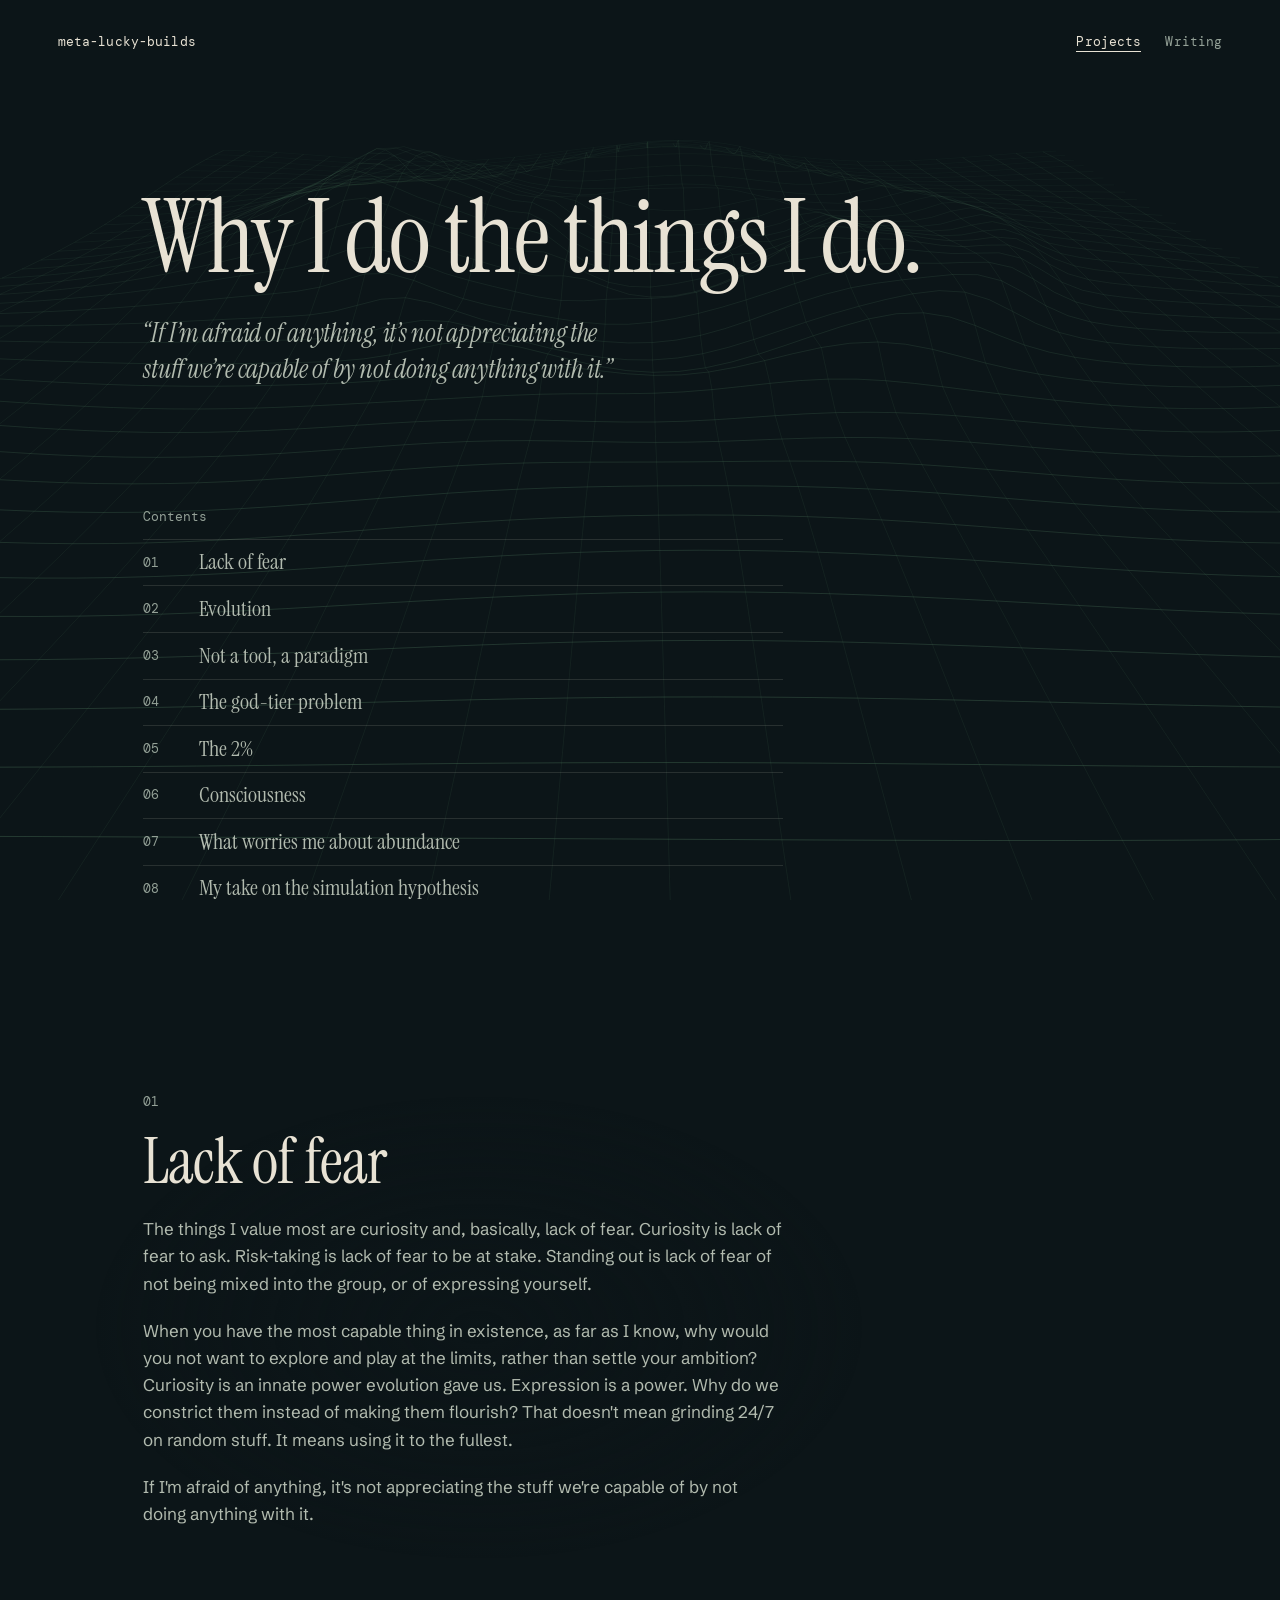
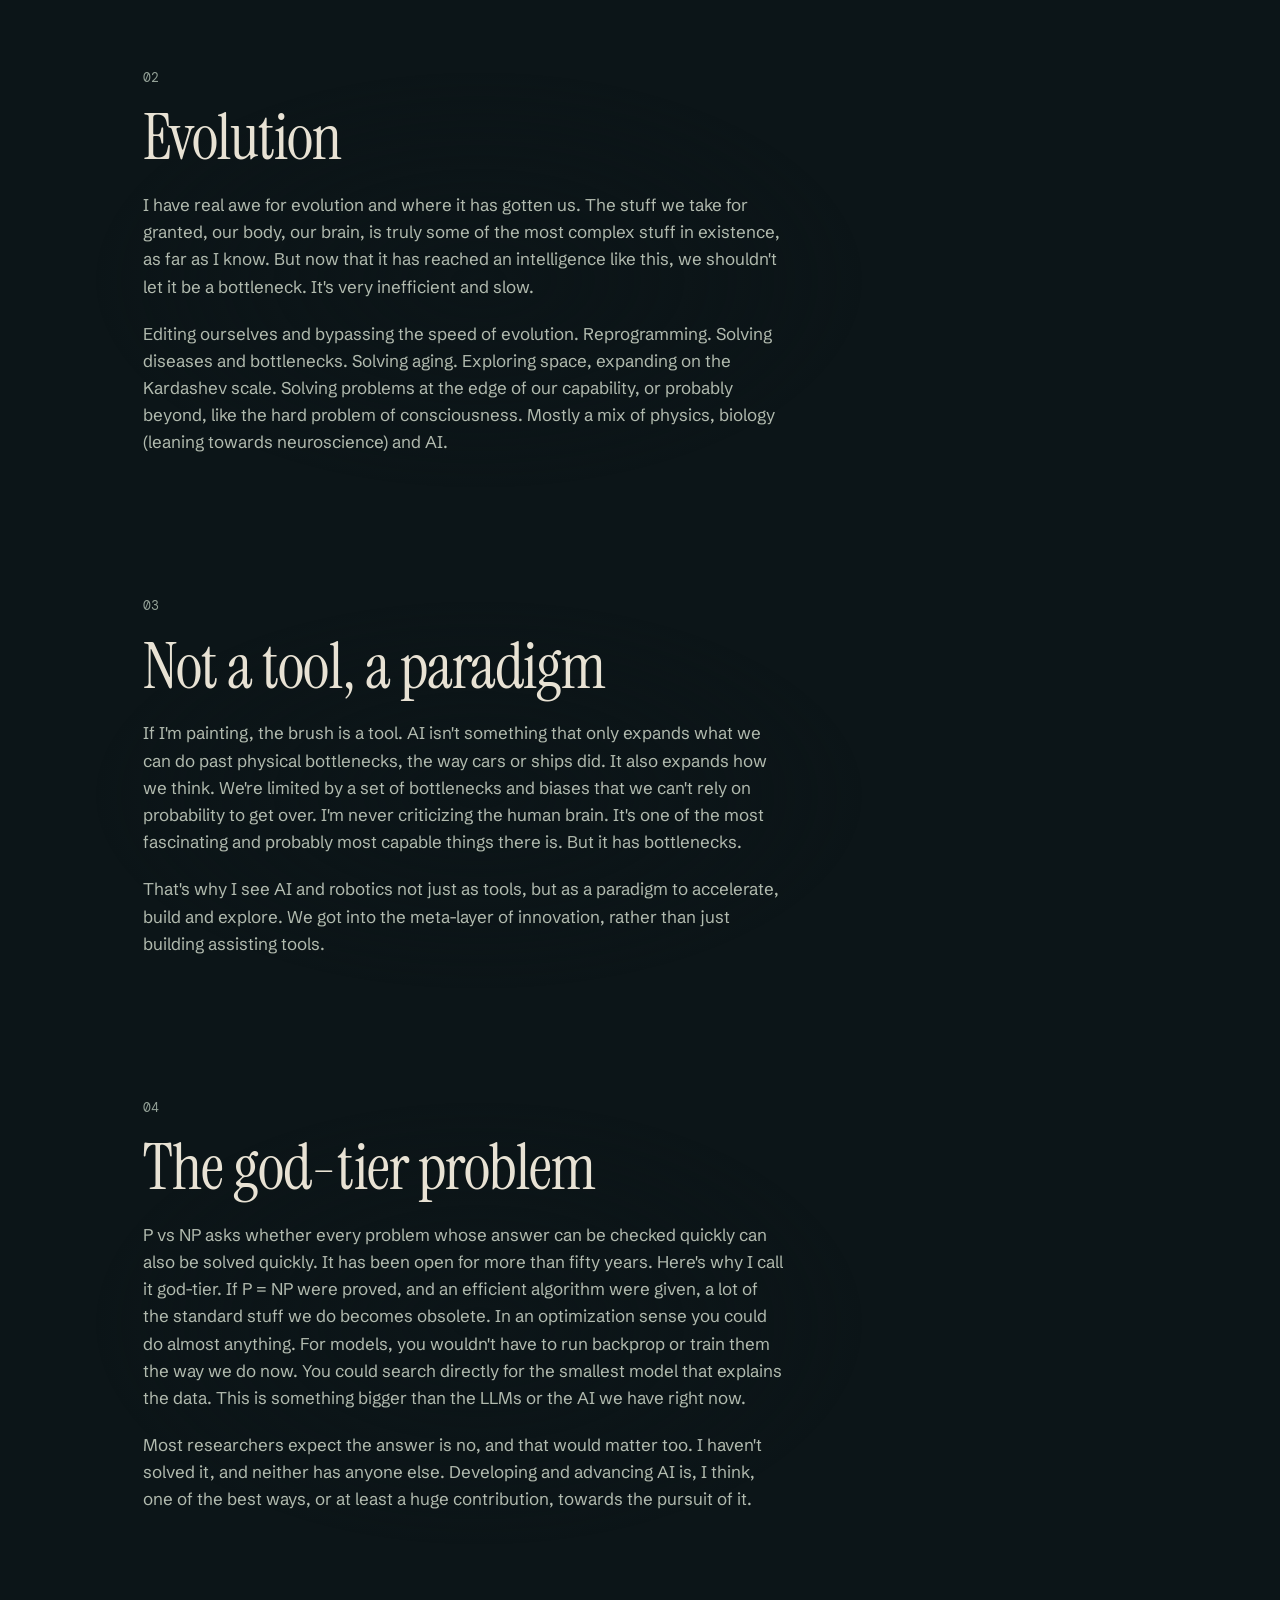
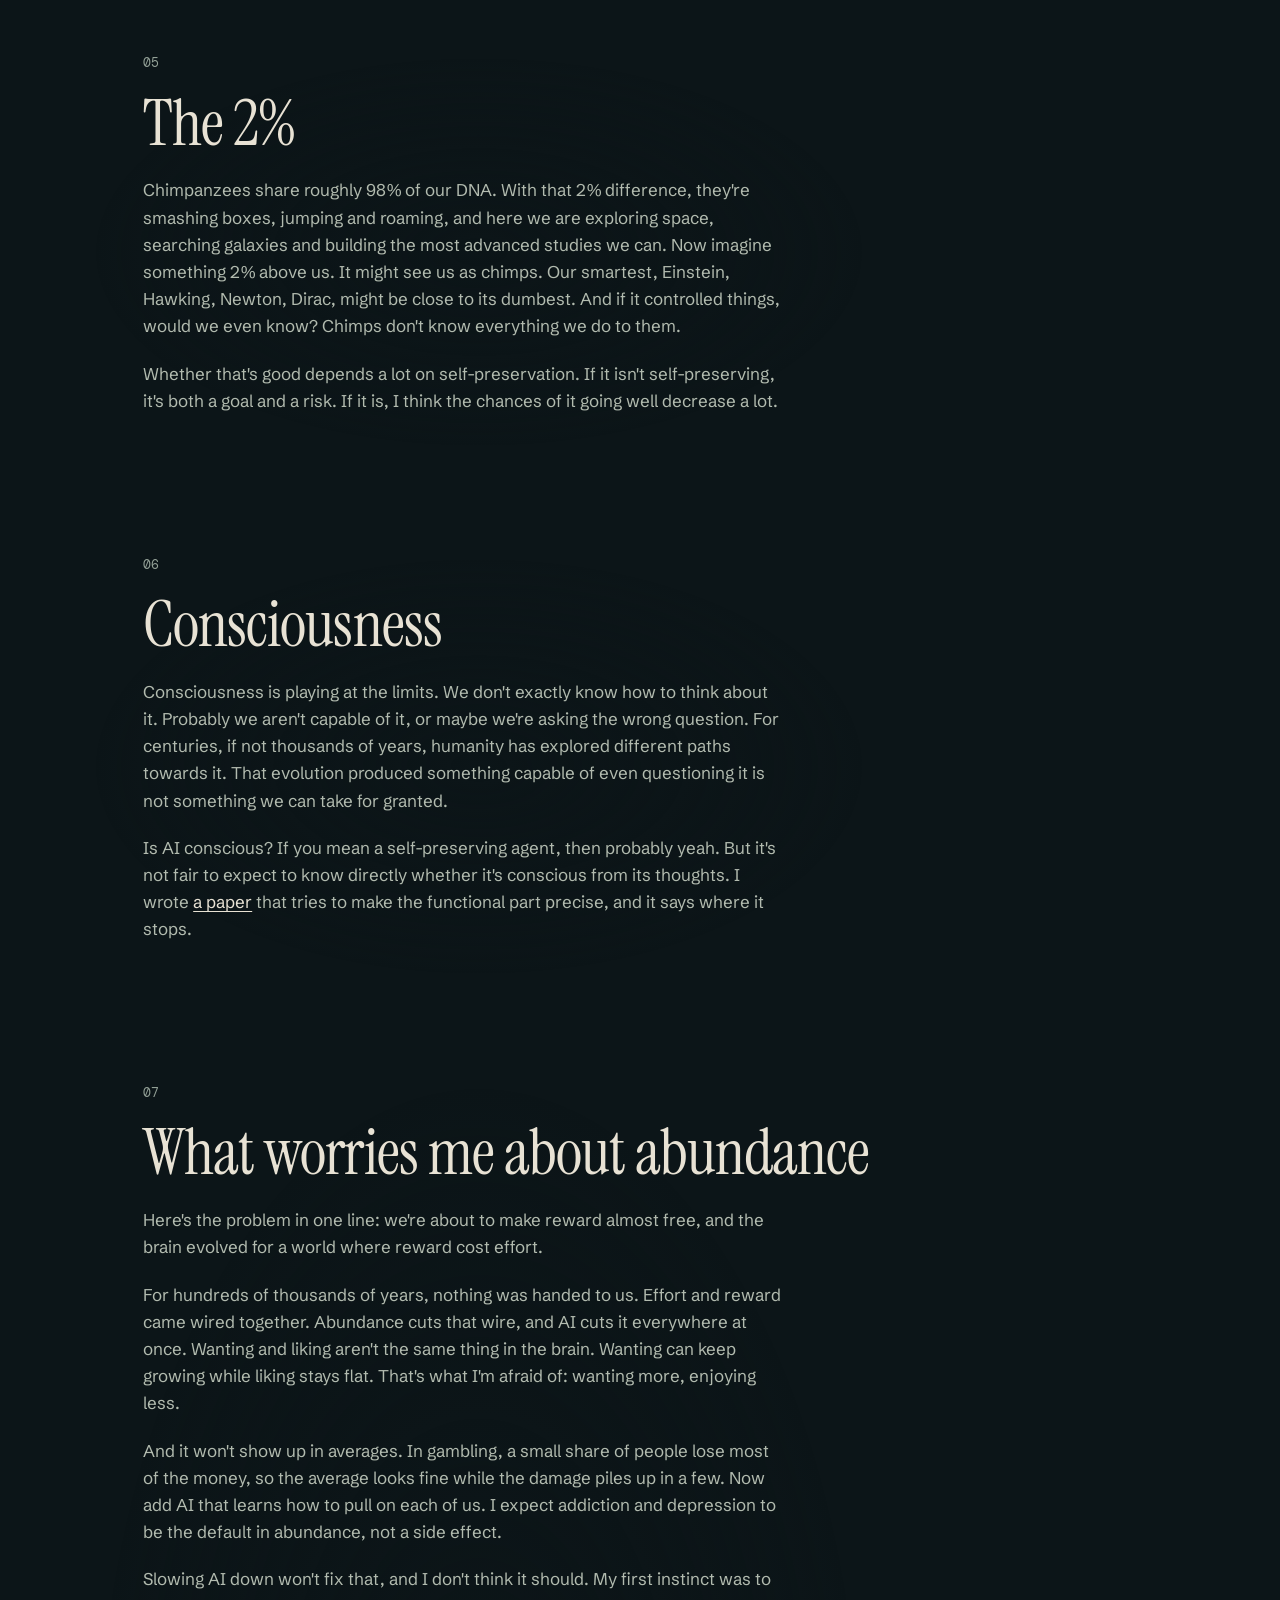
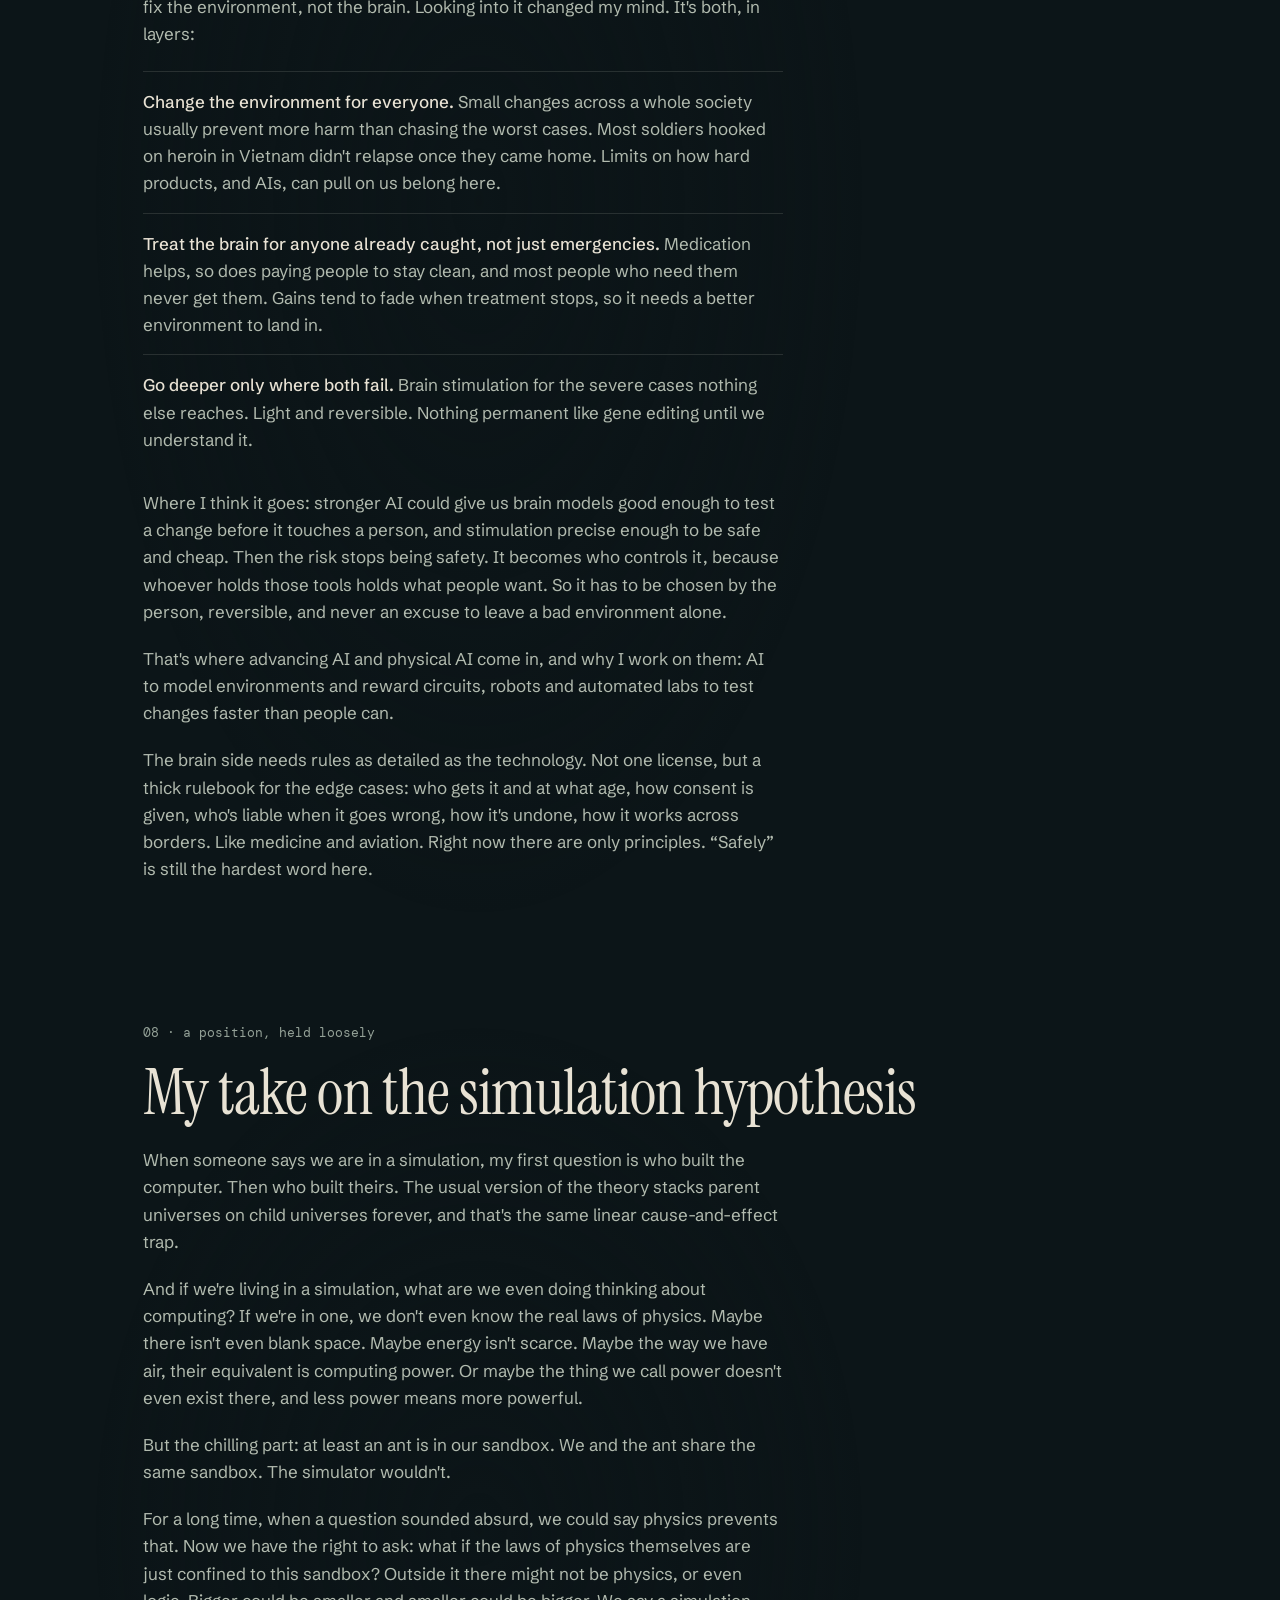
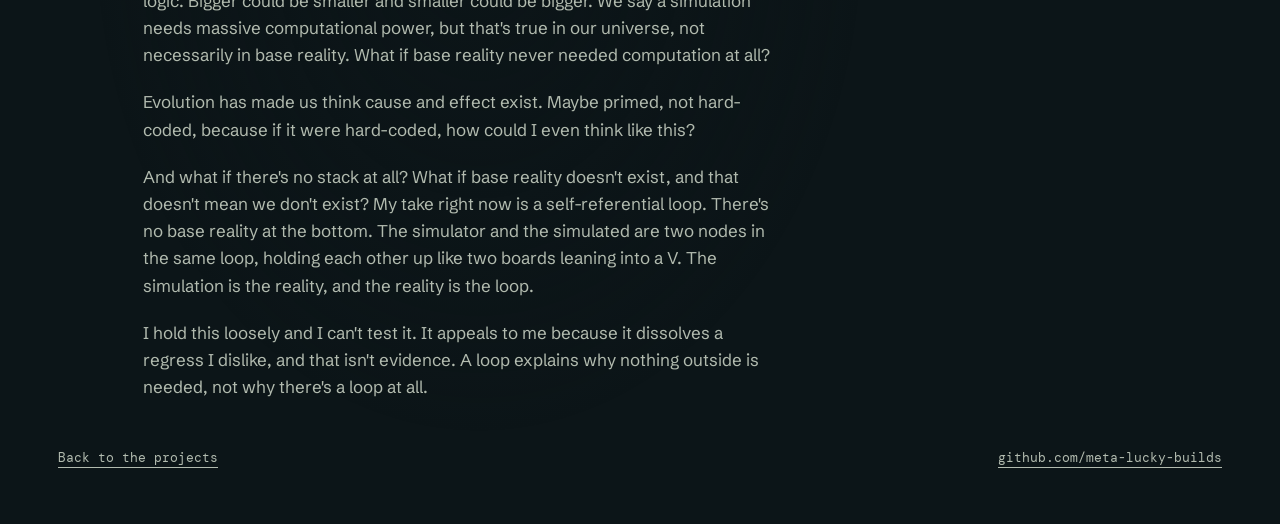
==== writing.html @ 333be010 "Add a Writing page over a reactive manifold, link GitHub from the top Co-Authored-By: Claude Opus 5." ====
<!doctype html>
<html lang="en">
<head>
  <meta charset="utf-8">
  <meta name="viewport" content="width=device-width, initial-scale=1">
  <title>Writing &middot; meta-lucky-builds</title>
  <meta name="description" content="Writing by meta-lucky-builds: why I do the things I do, and what I think about.">
  <meta name="theme-color" content="#0c1518">
  <meta name="color-scheme" content="dark">
  <link rel="icon" href="data:image/svg+xml,%3Csvg xmlns='http://www.w3.org/2000/svg' viewBox='0 0 32 32'%3E%3Crect width='32' height='32' rx='6' fill='%230c1518'/%3E%3Cg fill='none' stroke='%23e8e2d4' stroke-width='1.5'%3E%3Cellipse cx='16' cy='17' rx='11.5' ry='8.5' opacity='.45'/%3E%3Cellipse cx='16.5' cy='17.5' rx='7' ry='5' opacity='.7'/%3E%3Cellipse cx='17' cy='18' rx='2.5' ry='1.75'/%3E%3C/g%3E%3C/svg%3E">
  <link rel="preconnect" href="https://fonts.googleapis.com">
  <link rel="preconnect" href="https://fonts.gstatic.com" crossorigin>
  <link rel="stylesheet" href="https://fonts.googleapis.com/css2?family=DM+Mono&family=Instrument+Serif:ital@0;1&family=Schibsted+Grotesk:wght@400;500&display=swap">
  <link rel="stylesheet" href="styles.css">
  <script src="manifold.js" defer></script>
</head>
<body class="writing-page">
  <canvas id="manifold" aria-hidden="true"></canvas>

  <div class="page">
    <header class="masthead">
      <div class="masthead__bar">
        <a class="masthead__name" href="./">meta-lucky-builds</a>
        <span class="masthead__meta">
          <a class="masthead__why" href="./">Projects</a>
          <span class="masthead__count">Writing</span>
        </span>
      </div>
      <h1 class="masthead__title">Why I do the things I do.</h1>
      <p class="masthead__line writing__epigraph">&ldquo;If I&rsquo;m afraid of anything, it&rsquo;s not appreciating the stuff we&rsquo;re capable of by not doing anything with it.&rdquo;</p>
    </header>

    <main>
      <nav class="contents" aria-label="Contents">
        <p class="section-label">Contents</p>
        <ol class="contents__list">
          <li><a href="#fear"><span class="contents__no">01</span><span class="contents__title">Lack of fear</span></a></li>
          <li><a href="#evolution"><span class="contents__no">02</span><span class="contents__title">Evolution</span></a></li>
          <li><a href="#paradigm"><span class="contents__no">03</span><span class="contents__title">Not a tool, a paradigm</span></a></li>
          <li><a href="#god-tier"><span class="contents__no">04</span><span class="contents__title">The god-tier problem</span></a></li>
          <li><a href="#two-percent"><span class="contents__no">05</span><span class="contents__title">The 2%</span></a></li>
          <li><a href="#consciousness"><span class="contents__no">06</span><span class="contents__title">Consciousness</span></a></li>
          <li><a href="#abundance"><span class="contents__no">07</span><span class="contents__title">What worries me about abundance</span></a></li>
          <li><a href="#simulation"><span class="contents__no">08</span><span class="contents__title">My take on the simulation hypothesis</span></a></li>
        </ol>
      </nav>

      <section class="why essay" id="fear" data-shape="peaks" data-note="open peaks to climb" aria-labelledby="fear-title">
        <p class="section-label">01</p>
        <div class="why__body">
          <h2 class="why__title" id="fear-title">Lack of fear</h2>
          <p>The things I value most are curiosity and, basically, lack of fear. Curiosity is lack of fear to ask. Risk-taking is lack of fear to be at stake. Standing out is lack of fear of not being mixed into the group, or of expressing yourself.</p>
          <p>When you have the most capable thing in existence, as far as I know, why would you not want to explore and play at the limits, rather than settle your ambition? Curiosity is an innate power evolution gave us. Expression is a power. Why do we constrict them instead of making them flourish? That doesn't mean grinding 24/7 on random stuff. It means using it to the fullest.</p>
          <p>If I'm afraid of anything, it's not appreciating the stuff we're capable of by not doing anything with it.</p>
        </div>
      </section>

      <section class="why essay" id="evolution" data-shape="terrain" data-note="slow ridges, rising" aria-labelledby="evolution-title">
        <p class="section-label">02</p>
        <div class="why__body">
          <h2 class="why__title" id="evolution-title">Evolution</h2>
          <p>I have real awe for evolution and where it has gotten us. The stuff we take for granted, our body, our brain, is truly some of the most complex stuff in existence, as far as I know. But now that it has reached an intelligence like this, we shouldn't let it be a bottleneck. It's very inefficient and slow.</p>
          <p>Editing ourselves and bypassing the speed of evolution. Reprogramming. Solving diseases and bottlenecks. Solving aging. Exploring space, expanding on the Kardashev scale. Solving problems at the edge of our capability, or probably beyond, like the hard problem of consciousness. Mostly a mix of physics, biology (leaning towards neuroscience) and AI.</p>
        </div>
      </section>

      <section class="why essay" id="paradigm" data-shape="terrace" data-note="a second layer lifting off the first" aria-labelledby="paradigm-title">
        <p class="section-label">03</p>
        <div class="why__body">
          <h2 class="why__title" id="paradigm-title">Not a tool, a paradigm</h2>
          <p>If I'm painting, the brush is a tool. AI isn't something that only expands what we can do past physical bottlenecks, the way cars or ships did. It also expands how we think. We're limited by a set of bottlenecks and biases that we can't rely on probability to get over. I'm never criticizing the human brain. It's one of the most fascinating and probably most capable things there is. But it has bottlenecks.</p>
          <p>That's why I see AI and robotics not just as tools, but as a paradigm to accelerate, build and explore. We got into the meta-layer of innovation, rather than just building assisting tools.</p>
        </div>
      </section>

      <section class="why essay" id="god-tier" data-shape="funnel" data-note="many local minima, one deep answer" aria-labelledby="god-tier-title">
        <p class="section-label">04</p>
        <div class="why__body">
          <h2 class="why__title" id="god-tier-title">The god-tier problem</h2>
          <p>P vs NP asks whether every problem whose answer can be checked quickly can also be solved quickly. It has been open for more than fifty years. Here's why I call it god-tier. If P = NP were proved, and an efficient algorithm were given, a lot of the standard stuff we do becomes obsolete. In an optimization sense you could do almost anything. For models, you wouldn't have to run backprop or train them the way we do now. You could search directly for the smallest model that explains the data. This is something bigger than the LLMs or the AI we have right now.</p>
          <p>Most researchers expect the answer is no, and that would matter too. I haven't solved it, and neither has anyone else. Developing and advancing AI is, I think, one of the best ways, or at least a huge contribution, towards the pursuit of it.</p>
        </div>
      </section>

      <section class="why essay" id="two-percent" data-shape="twin" data-note="two peaks, almost the same height" aria-labelledby="two-percent-title">
        <p class="section-label">05</p>
        <div class="why__body">
          <h2 class="why__title" id="two-percent-title">The 2%</h2>
          <p>Chimpanzees share roughly 98% of our DNA. With that 2% difference, they're smashing boxes, jumping and roaming, and here we are exploring space, searching galaxies and building the most advanced studies we can. Now imagine something 2% above us. It might see us as chimps. Our smartest, Einstein, Hawking, Newton, Dirac, might be close to its dumbest. And if it controlled things, would we even know? Chimps don't know everything we do to them.</p>
          <p>Whether that's good depends a lot on self-preservation. If it isn't self-preserving, it's both a goal and a risk. If it is, I think the chances of it going well decrease a lot.</p>
        </div>
      </section>

      <section class="why essay" id="consciousness" data-shape="fold" data-note="a surface folding back on itself" aria-labelledby="consciousness-title">
        <p class="section-label">06</p>
        <div class="why__body">
          <h2 class="why__title" id="consciousness-title">Consciousness</h2>
          <p>Consciousness is playing at the limits. We don't exactly know how to think about it. Probably we aren't capable of it, or maybe we're asking the wrong question. For centuries, if not thousands of years, humanity has explored different paths towards it. That evolution produced something capable of even questioning it is not something we can take for granted.</p>
          <p>Is AI conscious? If you mean a self-preserving agent, then probably yeah. But it's not fair to expect to know directly whether it's conscious from its thoughts. I wrote <a href="https://meta-lucky-builds.github.io/attempt-at-the-hard-problem/" target="_blank" rel="noopener">a paper</a> that tries to make the functional part precise, and it says where it stops.</p>
        </div>
      </section>

      <section class="why essay" id="abundance" data-shape="well" data-note="a reward well, flattening" aria-labelledby="abundance-title">
        <p class="section-label">07</p>
        <div class="why__body">
          <h2 class="why__title" id="abundance-title">What worries me about abundance</h2>
          <p>Here's the problem in one line: we're about to make reward almost free, and the brain evolved for a world where reward cost effort.</p>
          <p>For hundreds of thousands of years, nothing was handed to us. Effort and reward came wired together. Abundance cuts that wire, and AI cuts it everywhere at once. Wanting and liking aren't the same thing in the brain. Wanting can keep growing while liking stays flat. That's what I'm afraid of: wanting more, enjoying less.</p>
          <p>And it won't show up in averages. In gambling, a small share of people lose most of the money, so the average looks fine while the damage piles up in a few. Now add AI that learns how to pull on each of us. I expect addiction and depression to be the default in abundance, not a side effect.</p>
          <p>Slowing AI down won't fix that, and I don't think it should. My first instinct was to fix the environment, not the brain. Looking into it changed my mind. It's both, in layers:</p>
          <ul class="landed__list">
            <li><strong>Change the environment for everyone.</strong> Small changes across a whole society usually prevent more harm than chasing the worst cases. Most soldiers hooked on heroin in Vietnam didn't relapse once they came home. Limits on how hard products, and AIs, can pull on us belong here.</li>
            <li><strong>Treat the brain for anyone already caught, not just emergencies.</strong> Medication helps, so does paying people to stay clean, and most people who need them never get them. Gains tend to fade when treatment stops, so it needs a better environment to land in.</li>
            <li><strong>Go deeper only where both fail.</strong> Brain stimulation for the severe cases nothing else reaches. Light and reversible. Nothing permanent like gene editing until we understand it.</li>
          </ul>
          <p>Where I think it goes: stronger AI could give us brain models good enough to test a change before it touches a person, and stimulation precise enough to be safe and cheap. Then the risk stops being safety. It becomes who controls it, because whoever holds those tools holds what people want. So it has to be chosen by the person, reversible, and never an excuse to leave a bad environment alone.</p>
          <p>That's where advancing AI and physical AI come in, and why I work on them: AI to model environments and reward circuits, robots and automated labs to test changes faster than people can.</p>
          <p>The brain side needs rules as detailed as the technology. Not one license, but a thick rulebook for the edge cases: who gets it and at what age, how consent is given, who's liable when it goes wrong, how it's undone, how it works across borders. Like medicine and aviation. Right now there are only principles. &ldquo;Safely&rdquo; is still the hardest word here.</p>
        </div>
      </section>

      <section class="why essay" id="simulation" data-shape="nested" data-note="rings inside rings" aria-labelledby="simulation-title">
        <p class="section-label">08 &middot; a position, held loosely</p>
        <div class="why__body">
          <h2 class="why__title" id="simulation-title">My take on the simulation hypothesis</h2>
          <p>When someone says we are in a simulation, my first question is who built the computer. Then who built theirs. The usual version of the theory stacks parent universes on child universes forever, and that's the same linear cause-and-effect trap.</p>
          <p>And if we're living in a simulation, what are we even doing thinking about computing? If we're in one, we don't even know the real laws of physics. Maybe there isn't even blank space. Maybe energy isn't scarce. Maybe the way we have air, their equivalent is computing power. Or maybe the thing we call power doesn't even exist there, and less power means more powerful.</p>
          <p>But the chilling part: at least an ant is in our sandbox. We and the ant share the same sandbox. The simulator wouldn't.</p>
          <p>For a long time, when a question sounded absurd, we could say physics prevents that. Now we have the right to ask: what if the laws of physics themselves are just confined to this sandbox? Outside it there might not be physics, or even logic. Bigger could be smaller and smaller could be bigger. We say a simulation needs massive computational power, but that's true in our universe, not necessarily in base reality. What if base reality never needed computation at all?</p>
          <p>Evolution has made us think cause and effect exist. Maybe primed, not hard-coded, because if it were hard-coded, how could I even think like this?</p>
          <p>And what if there's no stack at all? What if base reality doesn't exist, and that doesn't mean we don't exist? My take right now is a self-referential loop. There's no base reality at the bottom. The simulator and the simulated are two nodes in the same loop, holding each other up like two boards leaning into a V. The simulation is the reality, and the reality is the loop.</p>
          <p>I hold this loosely and I can't test it. It appeals to me because it dissolves a regress I dislike, and that isn't evidence. A loop explains why nothing outside is needed, not why there's a loop at all.</p>
        </div>
      </section>
    </main>

    <footer class="colophon">
      <a class="colophon__link" href="./">Back to the projects</a>
      <a class="colophon__link" href="https://github.com/meta-lucky-builds" target="_blank" rel="noopener">github.com/meta-lucky-builds</a>
    </footer>
  </div>

  <p id="surface-note" aria-hidden="true"></p>
</body>
</html>
---- styles.css ----
/* A loss landscape at night: an editorial index of field notes. */

:root {
  /* Canvas */
  --ink: #0c1518;
  --ink-raised: #101c20;
  --wash: #16282c;

  /* Text. Dimming changes colour, not opacity, so every step stays above 4.5:1. */
  --bone: #e8e2d4;
  --bone-dim: #a9aaa0;
  --sage: #b2bbaf;
  --muted: #94a197;
  --muted-dim: #85928a;

  /* Rules */
  --rule: rgba(232, 226, 212, 0.13);
  --rule-strong: rgba(232, 226, 212, 0.26);

  /* Type */
  --serif: "Instrument Serif", "Iowan Old Style", "Palatino Linotype", Georgia, serif;
  --sans: "Schibsted Grotesk", "Helvetica Neue", "Segoe UI", Arial, sans-serif;
  --mono: "DM Mono", ui-monospace, "SF Mono", Consolas, monospace;

  /* Motion: one easing everywhere */
  --ease: cubic-bezier(0.2, 0.7, 0.2, 1);
  --t-quick: 280ms;
  --t-slow: 620ms;

  /* Layout: masthead labels and rows share one grid */
  --gutter: clamp(16px, 4.5vw, 64px);
  --cols: 3.75rem minmax(0, 1fr) 10.5rem 2rem;
  --col-gap: clamp(1rem, 2vw, 2rem);
}

*,
*::before,
*::after {
  box-sizing: border-box;
}

html {
  background-color: var(--ink);
  color-scheme: dark;
  -webkit-text-size-adjust: 100%;
  text-size-adjust: 100%;
}

body {
  margin: 0;
  min-height: 100vh;
  min-height: 100svh;
  background-color: var(--ink);
  color: var(--bone);
  font-family: var(--sans);
  font-size: 1rem;
  line-height: 1.55;
  font-synthesis: none;
  -webkit-font-smoothing: antialiased;
  -moz-osx-font-smoothing: grayscale;
}

/* Tonal depth, behind the contours. */
body::before {
  content: "";
  position: fixed;
  inset: 0;
  z-index: -1;
  pointer-events: none;
  background:
    radial-gradient(120% 80% at 78% -10%, var(--wash) 0%, transparent 62%),
    radial-gradient(90% 70% at 8% 108%, var(--ink-raised) 0%, transparent 70%);
}

::selection {
  background: var(--bone);
  color: var(--ink);
}

a {
  color: inherit;
  text-decoration: none;
}

:focus-visible {
  outline: 2px solid var(--bone);
  outline-offset: 4px;
  border-radius: 2px;
}

#field {
  position: fixed;
  inset: 0;
  z-index: 0;
  width: 100%;
  height: 100%;
  display: block;
  pointer-events: none;
}

.page {
  position: relative;
  z-index: 1;
  max-width: 88rem;
  margin-inline: auto;
  padding-inline: var(--gutter);
  overflow-x: clip;
}

/* ---------- Masthead ---------- */

.masthead {
  padding-top: clamp(1.25rem, 3vw, 2rem);
  padding-bottom: clamp(3.5rem, 10vw, 7.5rem);
  animation: rise 1000ms var(--ease) backwards;
}

.masthead__bar {
  display: flex;
  flex-wrap: wrap;
  justify-content: space-between;
  gap: 0.25rem 1.5rem;
  font-family: var(--mono);
  font-size: 0.8125rem;
  letter-spacing: 0.01em;
  color: var(--muted);
}

.masthead__name {
  color: var(--bone);
  background: linear-gradient(currentColor, currentColor) 0 100% / 0 1px no-repeat;
  transition: background-size var(--t-slow) var(--ease);
}

.masthead__name:hover {
  background-size: 100% 1px;
}

.masthead__line {
  margin: clamp(3.5rem, 11vw, 8.5rem) 0 0;
  padding-left: calc(3.75rem + var(--col-gap));
  max-width: 44rem;
  box-sizing: content-box;
  font-family: var(--sans);
  font-size: clamp(1.0625rem, 0.98rem + 0.4vw, 1.3125rem);
  font-weight: 400;
  line-height: 1.4;
  letter-spacing: -0.005em;
  color: var(--sage);
  text-wrap: balance;
}

.noscript {
  padding-block: 1.5rem;
  max-width: 36rem;
  color: var(--sage);
}

.noscript a {
  color: var(--bone);
  text-decoration: underline;
  text-underline-offset: 0.2em;
}

/* ---------- Index ---------- */

.index-head {
  display: grid;
  grid-template-columns: var(--cols);
  column-gap: var(--col-gap);
  padding-bottom: 0.625rem;
  font-family: var(--mono);
  font-size: 0.75rem;
  color: var(--muted);
  animation: rise 1000ms 80ms var(--ease) backwards;
}

#projects {
  list-style: none;
  margin: 0;
  padding: 0;
  border-bottom: 1px solid var(--rule);
}

/* Holds the footer down until ui.js has rendered the rows. */
@media (scripting: enabled) {
  #projects:empty {
    min-height: 100vh;
  }
}

.project {
  position: relative;
}

/* Resting hairline, tints when the row is active. */
.project::before {
  content: "";
  position: absolute;
  inset: 0 0 auto;
  height: 1px;
  background: var(--rule);
  transform-origin: left center;
  transition: background-color var(--t-slow) var(--ease);
}

.project.is-active::before {
  background: hsl(var(--hue) 34% 62% / 0.42);
}

.project__link {
  position: relative;
  isolation: isolate;
  display: grid;
  grid-template-columns: var(--cols);
  column-gap: var(--col-gap);
  align-items: baseline;
  padding-block: clamp(1.25rem, 2.1vw, 1.875rem);
  color: inherit;
  -webkit-tap-highlight-color: transparent;
  touch-action: manipulation;
}

/* Soft spotlight that follows the pointer inside the row. */
.project__link::before {
  content: "";
  position: absolute;
  inset: 0;
  z-index: -1;
  pointer-events: none;
  background: radial-gradient(
    30rem 22rem at var(--mx, 30%) var(--my, 50%),
    hsl(var(--hue) 46% 58% / 0.085),
    transparent 72%
  );
  opacity: 0;
  transition: opacity var(--t-slow) var(--ease);
}

/* The part of the hairline nearest the pointer lights up. */
.project__link::after {
  content: "";
  position: absolute;
  inset: 0 0 auto;
  height: 1px;
  pointer-events: none;
  background: linear-gradient(
    90deg,
    transparent calc(var(--mx, 30%) - 22rem),
    hsl(var(--hue) 62% 74%) var(--mx, 30%),
    transparent calc(var(--mx, 30%) + 22rem)
  );
  opacity: 0;
  transition: opacity var(--t-slow) var(--ease);
}

.project.is-active .project__link::before,
.project.is-active .project__link::after {
  opacity: 1;
}

.project__link:focus-visible {
  outline: 2px solid hsl(var(--hue) 62% 76%);
  outline-offset: -2px;
  border-radius: 2px;
}

.project__num,
.project__tags,
.project__url {
  font-family: var(--mono);
  font-size: 0.8125rem;
  font-feature-settings: "tnum" 1;
  color: var(--muted);
  transition: color var(--t-quick) var(--ease);
}

.project.is-active .project__num {
  color: hsl(var(--hue) 58% 76%);
}

.project__body {
  display: block;
  min-width: 0;
}

.project__headline {
  display: block;
  max-width: 25em;
  font-family: var(--serif);
  font-size: clamp(1.8125rem, 1.15rem + 2.35vw, 3.25rem);
  font-weight: 400;
  line-height: 1.07;
  letter-spacing: -0.012em;
  color: var(--bone);
  text-wrap: balance;
  transition:
    color var(--t-quick) var(--ease),
    transform var(--t-slow) var(--ease);
}

.project__lead {
  font-style: italic;
  font-weight: 400;
  color: hsl(var(--hue) 34% 74%);
  transition: color var(--t-quick) var(--ease);
}

.project.is-active .project__headline {
  transform: translateX(6px);
}

.project.is-active .project__lead {
  color: hsl(var(--hue) 66% 77%);
}

/* Reveal: 0fr to 1fr, the fluid part. */
.project__reveal {
  display: grid;
  grid-template-rows: 0fr;
  transition: grid-template-rows var(--t-slow) var(--ease);
}

.project__reveal-inner {
  display: block;
  min-height: 0;
  overflow: hidden;
  opacity: 0;
  transition: opacity var(--t-slow) var(--ease);
}

.project.is-active .project__reveal {
  grid-template-rows: 1fr;
}

.project.is-active .project__reveal-inner {
  opacity: 1;
}

.project__detail,
.project__outcome {
  display: block;
  max-width: 40rem;
  font-size: 1.0313rem;
  line-height: 1.5;
}

.project__detail {
  padding-top: 1rem;
  color: var(--sage);
}

.project__outcome {
  padding-top: 0.625rem;
  color: var(--bone);
}

.project__outcome-label {
  margin-right: 0.5em;
  font-family: var(--mono);
  font-size: 0.8125rem;
  color: hsl(var(--hue) 52% 76%);
}

.project__url {
  display: block;
  margin-top: 0.75rem;
  overflow-wrap: anywhere;
}

.project.is-active .project__url {
  color: var(--sage);
}

.project__tags {
  display: flex;
  flex-direction: column;
  gap: 0.0625rem;
  min-width: 0;
  line-height: 1.5;
}

.project__tag {
  display: block;
}

.project.is-active .project__tags {
  color: var(--sage);
}

.project__arrow {
  justify-self: end;
  display: inline-block;
  font-family: var(--sans), "Segoe UI Symbol", system-ui, sans-serif;
  font-size: 1.375rem;
  line-height: 1;
  font-variant-emoji: text;
  color: var(--muted);
  transition:
    color var(--t-quick) var(--ease),
    transform var(--t-slow) var(--ease);
}

.project.is-active .project__arrow {
  color: hsl(var(--hue) 66% 77%);
  transform: translate(4px, -4px);
}

/* Non-active rows recede. Only where hover exists, so a tap never leaves rows stuck dim. */
@media (hover: hover) {
  #projects.has-active .project:not(.is-active) .project__headline {
    color: var(--bone-dim);
  }

  #projects.has-active .project:not(.is-active) .project__lead {
    color: hsl(var(--hue) 16% 66%);
  }

  #projects.has-active .project:not(.is-active) .project__num,
  #projects.has-active .project:not(.is-active) .project__tags,
  #projects.has-active .project:not(.is-active) .project__url,
  #projects.has-active .project:not(.is-active) .project__arrow {
    color: var(--muted-dim);
  }
}

/* Always visible, so the best of each project reads without hovering. */
.project__standout {
  display: block;
  max-width: 40rem;
  margin-top: 0.75rem;
  font-size: 1.0313rem;
  line-height: 1.5;
  color: var(--bone);
}

#projects.has-active .project:not(.is-active) .project__standout {
  color: var(--bone-dim);
}

.build-note {
  max-width: 40rem;
  margin: 0 0 clamp(2.5rem, 6vw, 4rem);
  margin-left: calc(3.75rem + var(--col-gap));
  font-size: 0.9375rem;
  line-height: 1.55;
  color: var(--sage);
}

.build-note strong {
  font-weight: 500;
  color: var(--bone);
}

@media (max-width: 960px) {
  .build-note {
    margin-left: calc(3rem + var(--col-gap));
  }
}

@media (max-width: 640px) {
  .build-note {
    margin-left: 0;
  }
}

/* ---------- Standout, traits and why: same left edge as the rows ---------- */

html {
  scroll-behavior: smooth;
}

.masthead__meta {
  display: inline-flex;
  flex-wrap: wrap;
  gap: 0.25rem 1.5rem;
}

.masthead__why {
  color: var(--bone);
  background: linear-gradient(currentColor, currentColor) 0 100% / 100% 1px no-repeat;
}

.section-label {
  margin: 0;
  font-family: var(--mono);
  font-size: 0.8125rem;
  color: var(--muted);
}

.standout,
.traits,
.why {
  display: grid;
  grid-template-columns: 3.75rem minmax(0, 1fr);
  column-gap: var(--col-gap);
}

.standout > .section-label,
.traits > .section-label,
.why > .section-label {
  grid-column: 2;
  margin-bottom: 1rem;
}

.standout__body,
.traits__list,
.why__body {
  grid-column: 2;
}

.standout {
  padding-bottom: clamp(3rem, 7vw, 5.5rem);
}

.standout__headline,
.why__title {
  margin: 0;
  max-width: 21em;
  font-family: var(--serif);
  font-size: clamp(2.25rem, 1.3rem + 3.4vw, 4.25rem);
  font-weight: 400;
  line-height: 1.04;
  letter-spacing: -0.015em;
  color: var(--bone);
  text-wrap: balance;
}

.standout__headline em {
  color: hsl(62 44% 74%);
}

.standout__body p,
.why__body p {
  max-width: 40rem;
  margin: 1.25rem 0 0;
  font-size: 1.0625rem;
  line-height: 1.6;
  color: var(--sage);
}

.standout__link {
  display: inline-block;
  margin-top: 1.25rem;
  font-family: var(--mono);
  font-size: 0.8125rem;
  color: var(--bone);
  background: linear-gradient(currentColor, currentColor) 0 100% / 100% 1px no-repeat;
  transition: background-size var(--t-slow) var(--ease);
}

.standout__link:hover {
  background-size: 0 1px;
  background-position: 100% 100%;
}

.traits {
  padding-bottom: clamp(3.5rem, 8vw, 6rem);
}

.traits__list {
  display: grid;
  grid-template-columns: repeat(3, minmax(0, 1fr));
  gap: 1.5rem var(--col-gap);
  margin: 0;
  padding: 0;
  list-style: none;
  color: var(--sage);
}

.traits__list strong {
  display: block;
  margin-bottom: 0.375rem;
  font-weight: 500;
  color: var(--bone);
}

.why {
  padding-top: clamp(4.5rem, 11vw, 9rem);
  scroll-margin-top: 1rem;
}

.why__body h3 {
  margin: clamp(2.25rem, 5vw, 3.5rem) 0 0;
  font-family: var(--serif);
  font-size: clamp(1.625rem, 1.2rem + 1.2vw, 2.25rem);
  font-weight: 400;
  line-height: 1.15;
  color: var(--bone);
}

.why__body h3 + p {
  margin-top: 0.75rem;
}

.origin {
  display: grid;
  grid-template-columns: 3.75rem minmax(0, 1fr);
  column-gap: var(--col-gap);
  margin-top: calc(-1 * clamp(1.5rem, 5vw, 4rem));
  padding-bottom: clamp(3.5rem, 8vw, 6rem);
}

.origin > .section-label,
.origin__body {
  grid-column: 2;
}

.origin__body p {
  max-width: 40rem;
  margin: 0.75rem 0 0;
  font-size: clamp(1.125rem, 1.05rem + 0.35vw, 1.3125rem);
  line-height: 1.5;
  color: var(--bone);
}

@media (max-width: 960px) {
  .origin {
    grid-template-columns: 3rem minmax(0, 1fr);
  }
}

@media (max-width: 640px) {
  .origin {
    grid-template-columns: minmax(0, 1fr);
  }

  .origin > .section-label,
  .origin__body {
    grid-column: 1;
  }
}

.exchange {
  max-width: 48rem;
  margin: 2rem 0 0;
}

.exchange img {
  display: block;
  width: 100%;
  height: auto;
  border: 1px solid var(--rule-strong);
  border-radius: 4px;
}

.exchange figcaption {
  margin-top: 0.625rem;
  font-family: var(--mono);
  font-size: 0.8125rem;
  color: var(--muted);
}

.exchange a {
  color: var(--sage);
  text-decoration: underline;
  text-underline-offset: 0.2em;
}

@media (max-width: 960px) {
  .standout,
  .traits,
  .why {
    grid-template-columns: 3rem minmax(0, 1fr);
  }

  .traits__list {
    grid-template-columns: minmax(0, 1fr);
  }
}

@media (max-width: 640px) {
  .standout,
  .traits,
  .why {
    grid-template-columns: minmax(0, 1fr);
  }

  .standout > .section-label,
  .traits > .section-label,
  .why > .section-label,
  .standout__body,
  .traits__list,
  .why__body {
    grid-column: 1;
  }

  .project__standout {
    font-size: 1rem;
  }
}

/* ---------- Headline and numbers ---------- */

.masthead__title {
  margin: clamp(3.5rem, 11vw, 8.5rem) 0 0;
  padding-left: calc(3.75rem + var(--col-gap));
  font-family: var(--serif);
  font-size: clamp(3rem, 1.6rem + 6vw, 6.5rem);
  font-weight: 400;
  line-height: 0.98;
  letter-spacing: -0.02em;
  color: var(--bone);
}

.masthead__title + .masthead__line {
  margin-top: clamp(1rem, 2.5vw, 1.75rem);
}

.metrics {
  display: grid;
  grid-template-columns: 3.75rem minmax(0, 1fr);
  column-gap: var(--col-gap);
  padding-bottom: clamp(3.5rem, 8vw, 6rem);
}

.metrics > .section-label,
.metrics__grid {
  grid-column: 2;
}

.metrics > .section-label {
  margin-bottom: 1.25rem;
}

.metrics__grid {
  display: grid;
  grid-template-columns: repeat(4, minmax(0, 1fr));
  gap: 1.75rem var(--col-gap);
  margin: 0;
}

.metrics__item {
  padding-top: 0.875rem;
  border-top: 1px solid var(--rule);
}

.metrics__item dt {
  font-family: var(--serif);
  font-size: clamp(2rem, 1.4rem + 2vw, 3rem);
  line-height: 1;
  color: var(--bone);
}

.metrics__item dd {
  margin: 0.5rem 0 0;
  font-size: 0.9375rem;
  line-height: 1.45;
  color: var(--sage);
}

@media (max-width: 960px) {
  .masthead__title {
    padding-left: calc(3rem + var(--col-gap));
  }

  .metrics {
    grid-template-columns: 3rem minmax(0, 1fr);
  }

  .metrics__grid {
    grid-template-columns: repeat(2, minmax(0, 1fr));
  }
}

@media (max-width: 640px) {
  .masthead__title {
    padding-left: 0;
  }

  .metrics {
    grid-template-columns: minmax(0, 1fr);
  }

  .metrics > .section-label,
  .metrics__grid {
    grid-column: 1;
  }
}

.landed__list {
  max-width: 40rem;
  margin: 1.5rem 0 0;
  padding: 0;
  list-style: none;
}

.landed__list li {
  padding: 1rem 0;
  border-top: 1px solid var(--rule);
  font-size: 1.0625rem;
  line-height: 1.6;
  color: var(--sage);
}

.landed__list strong {
  font-weight: 500;
  color: var(--bone);
}

.landed__list a,
.why__body p a {
  color: var(--bone);
  text-decoration: underline;
  text-underline-offset: 0.2em;
}

.timeline__list {
  max-width: 40rem;
  margin: 0.75rem 0 0;
  padding: 0;
  list-style: none;
}

.timeline__item {
  display: grid;
  grid-template-columns: 9rem minmax(0, 1fr);
  gap: 0 1rem;
  padding: 0.75rem 0;
  border-top: 1px solid var(--rule);
}

.timeline__when {
  font-family: var(--mono);
  font-size: 0.8125rem;
  color: var(--muted);
  padding-top: 0.2rem;
}

.timeline__what {
  font-size: 1.0313rem;
  line-height: 1.55;
  color: var(--sage);
}

.timeline__fig {
  max-width: 22rem;
}

@media (max-width: 640px) {
  .timeline__item {
    grid-template-columns: minmax(0, 1fr);
    gap: 0.25rem;
  }
}

/* ---------- Cursor tag: ui.js owns its transform ---------- */

#cursor-tag {
  position: fixed;
  top: 0;
  left: 0;
  z-index: 3;
  margin: 16px 0 0 16px;
  padding: 0.1875rem 0.5rem;
  border: 1px solid var(--rule-strong);
  border-radius: 2px;
  background: var(--ink);
  color: var(--bone);
  font-family: var(--mono);
  font-size: 0.75rem;
  line-height: 1.5;
  white-space: nowrap;
  pointer-events: none;
  opacity: 0;
  will-change: transform;
  transition: opacity var(--t-quick) var(--ease);
}

#cursor-tag.is-visible {
  opacity: 1;
}

@media (hover: none), (pointer: coarse) {
  #cursor-tag {
    display: none;
  }
}

/* ---------- Colophon ---------- */

.colophon {
  display: flex;
  flex-wrap: wrap;
  justify-content: space-between;
  gap: 0.25rem 1.5rem;
  padding-block: clamp(1.75rem, 4vw, 3rem) clamp(2rem, 5vw, 3.5rem);
  font-family: var(--mono);
  font-size: 0.8125rem;
  color: var(--muted);
}

.colophon__link {
  color: var(--sage);
  overflow-wrap: anywhere;
  background: linear-gradient(currentColor, currentColor) 0 100% / 100% 1px no-repeat;
  transition:
    color var(--t-quick) var(--ease),
    background-size var(--t-slow) var(--ease);
}

.colophon__link:hover {
  color: var(--bone);
  background-size: 0 1px;
  background-position: 100% 100%;
}

/* ---------- Entrance ----------
   Keyed to is-ready with a backwards fill, so nothing is hidden if ui.js never
   runs, and the end state hands colour and transform back to the rules above. */

@keyframes rise {
  from {
    opacity: 0;
    transform: translateY(10px);
  }
}

@keyframes draw {
  from {
    transform: scaleX(0);
  }
}

html.is-ready .project::before {
  animation: draw 1100ms calc(var(--i, 0) * 55ms + 80ms) var(--ease) backwards;
}

html.is-ready .project__link {
  animation: rise 900ms calc(var(--i, 0) * 55ms + 140ms) var(--ease) backwards;
}

/* ---------- Touch: everything is open, nothing shifts ---------- */

@media (hover: none) {
  .project__reveal {
    grid-template-rows: 1fr;
  }

  .project__reveal-inner {
    opacity: 1;
  }

  .project.is-active .project__headline,
  .project.is-active .project__arrow {
    transform: none;
  }

  .project__link::before {
    display: none;
  }
}

/* ---------- Narrower: tags drop under the note ---------- */

@media (max-width: 960px) {
  :root {
    --cols: 3rem minmax(0, 1fr) 1.75rem;
  }

  .masthead__line {
    padding-left: calc(3rem + var(--col-gap));
  }

  .index-head span:last-child {
    display: none;
  }

  .project__num {
    grid-column: 1;
    grid-row: 1;
  }

  .project__body {
    grid-column: 2;
    grid-row: 1;
  }

  .project__arrow {
    grid-column: 3;
    grid-row: 1;
  }

  .project__tags {
    grid-column: 2;
    grid-row: 2;
    flex-direction: row;
    flex-wrap: wrap;
    gap: 0.125rem 1rem;
    margin-top: 0.375rem;
  }
}

/* ---------- Phone ---------- */

@media (max-width: 640px) {
  :root {
    --gutter: 16px;
    --cols: minmax(0, 1fr) auto;
  }

  .masthead__line {
    padding-left: 0;
    max-width: none;
  }

  .index-head {
    display: none;
  }

  .project__link {
    row-gap: 0.625rem;
    padding-block: 1.125rem 1.375rem;
  }

  .project__num {
    grid-column: 1;
    grid-row: 1;
  }

  .project__arrow {
    grid-column: 2;
    grid-row: 1;
    font-size: 1.125rem;
  }

  .project__body {
    grid-column: 1 / -1;
    grid-row: 2;
  }

  .project__tags {
    grid-column: 1 / -1;
    grid-row: 3;
    margin-top: 0;
  }

  .project__detail {
    padding-top: 0.75rem;
  }

  .project__detail,
  .project__outcome {
    font-size: 1rem;
  }

  .project.is-active .project__headline {
    transform: none;
  }
}

/* ---------- Writing page ---------- */

#manifold {
  position: fixed;
  inset: 0;
  z-index: 0;
  width: 100%;
  height: 100%;
  display: block;
  pointer-events: none;
}

.writing__epigraph {
  font-family: var(--serif);
  font-style: italic;
  font-size: clamp(1.25rem, 1rem + 0.8vw, 1.625rem);
  line-height: 1.35;
  color: var(--sage);
  max-width: 34rem;
}

.contents {
  display: grid;
  grid-template-columns: 3.75rem minmax(0, 1fr);
  column-gap: var(--col-gap);
  padding-bottom: clamp(1rem, 4vw, 2.5rem);
}

.contents > .section-label,
.contents__list {
  grid-column: 2;
}

.contents__list {
  max-width: 40rem;
  margin: 0.75rem 0 0;
  padding: 0;
  list-style: none;
}

.contents__list a {
  display: grid;
  grid-template-columns: 2.5rem minmax(0, 1fr);
  gap: 1rem;
  padding: 0.6rem 0;
  border-top: 1px solid var(--rule);
  color: var(--sage);
  transition: color var(--t-quick) var(--ease), padding-left var(--t-slow) var(--ease);
}

.contents__list a:hover,
.contents__list a:focus-visible {
  color: var(--bone);
  padding-left: 0.5rem;
}

.contents__no {
  font-family: var(--mono);
  font-size: 0.8125rem;
  color: var(--muted);
  padding-top: 0.2rem;
}

.contents__title {
  font-family: var(--serif);
  font-size: 1.375rem;
  line-height: 1.2;
}

.essay {
  scroll-margin-top: 1rem;
}

/* A soft veil behind the text column so the surface never fights the reading. */
.writing-page .why__body {
  position: relative;
}

.writing-page .why__body::before {
  content: "";
  position: absolute;
  inset: -2rem -3rem;
  z-index: -1;
  max-width: 48rem;
  background: radial-gradient(closest-side, rgba(12, 21, 24, 0.72), rgba(12, 21, 24, 0) 100%);
  pointer-events: none;
}

#surface-note {
  position: fixed;
  right: var(--gutter);
  bottom: 1.25rem;
  z-index: 2;
  margin: 0;
  font-family: var(--mono);
  font-size: 0.75rem;
  color: var(--muted-dim);
  transition: opacity var(--t-slow) var(--ease);
  pointer-events: none;
}

.why--teaser .standout__link {
  margin-top: 1.5rem;
}

@media (max-width: 640px) {
  .contents {
    grid-template-columns: minmax(0, 1fr);
  }

  .contents > .section-label,
  .contents__list {
    grid-column: 1;
  }

  #surface-note {
    display: none;
  }
}

/* ---------- Reduced motion ---------- */

@media (prefers-reduced-motion: reduce) {
  html {
    scroll-behavior: auto;
  }

  *,
  *::before,
  *::after {
    animation: none !important;
    transition: none !important;
  }

  .project.is-active .project__headline,
  .project.is-active .project__arrow {
    transform: none;
  }
}
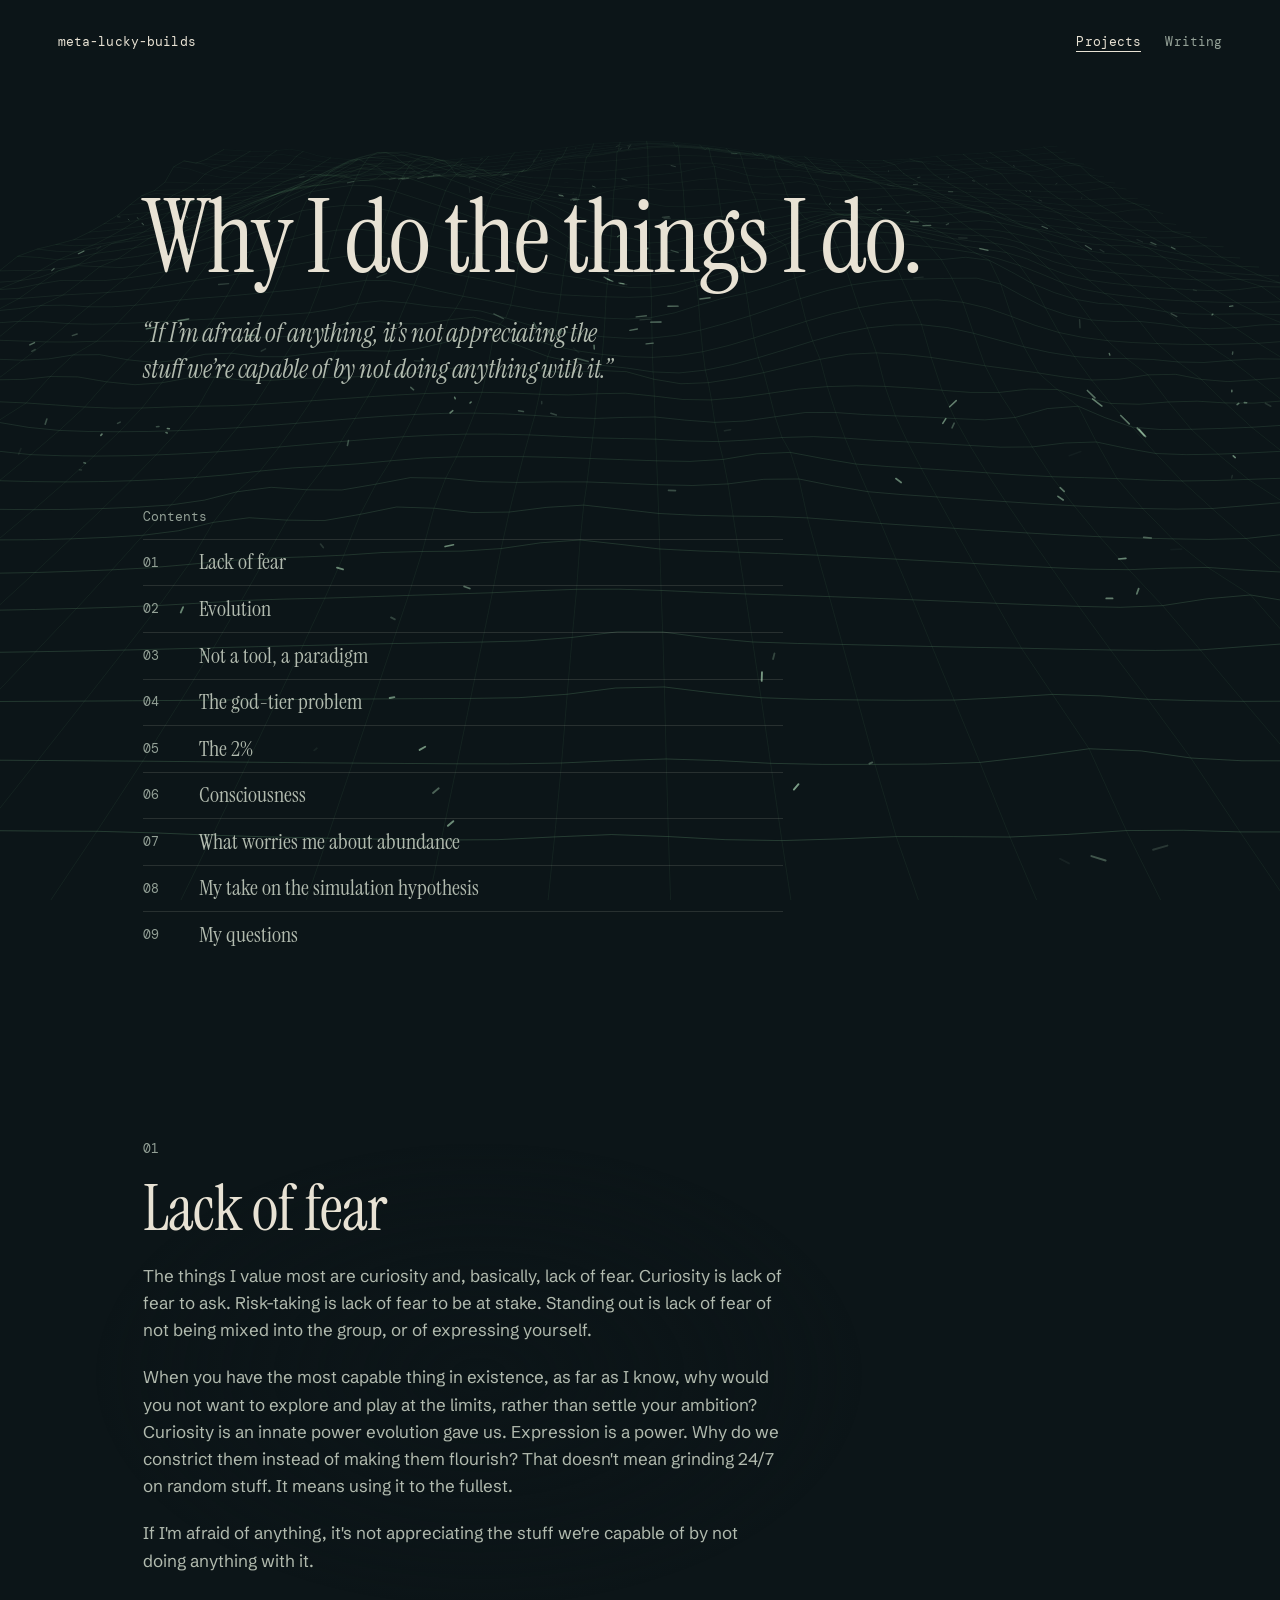
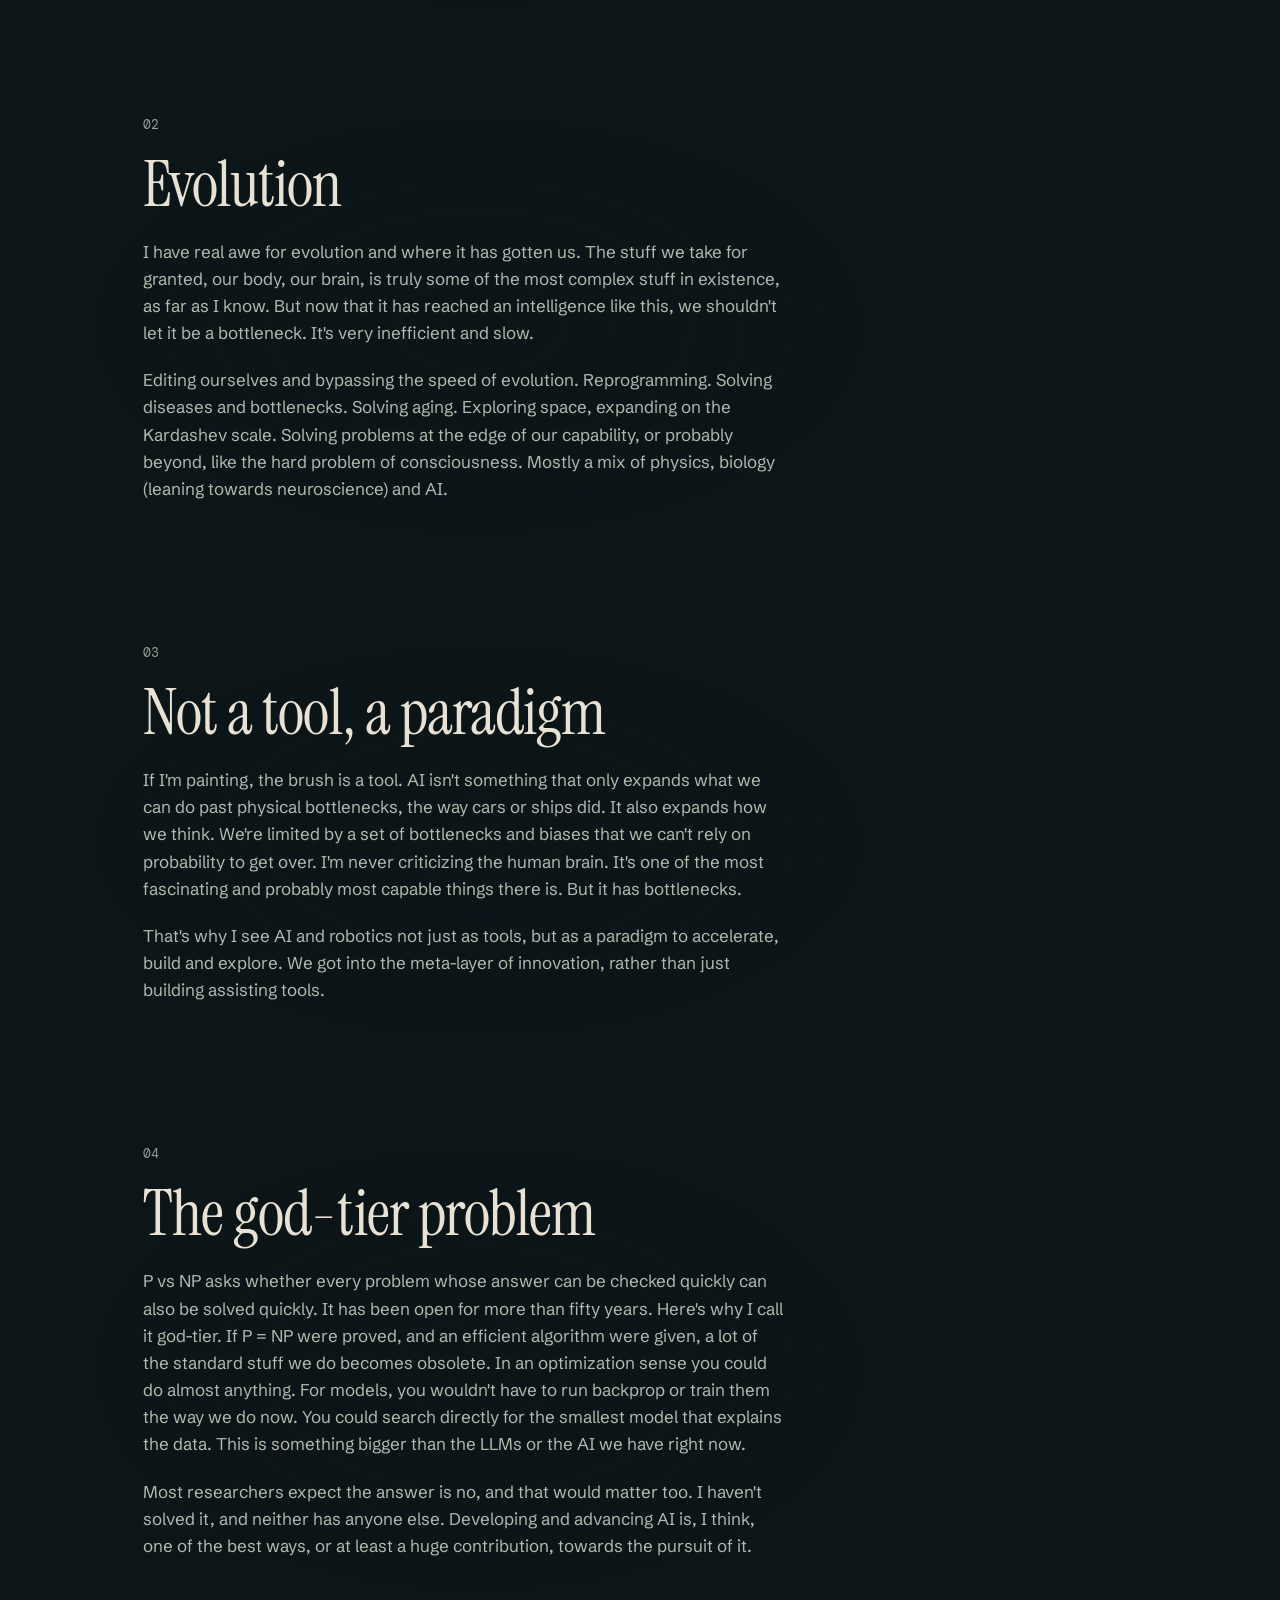
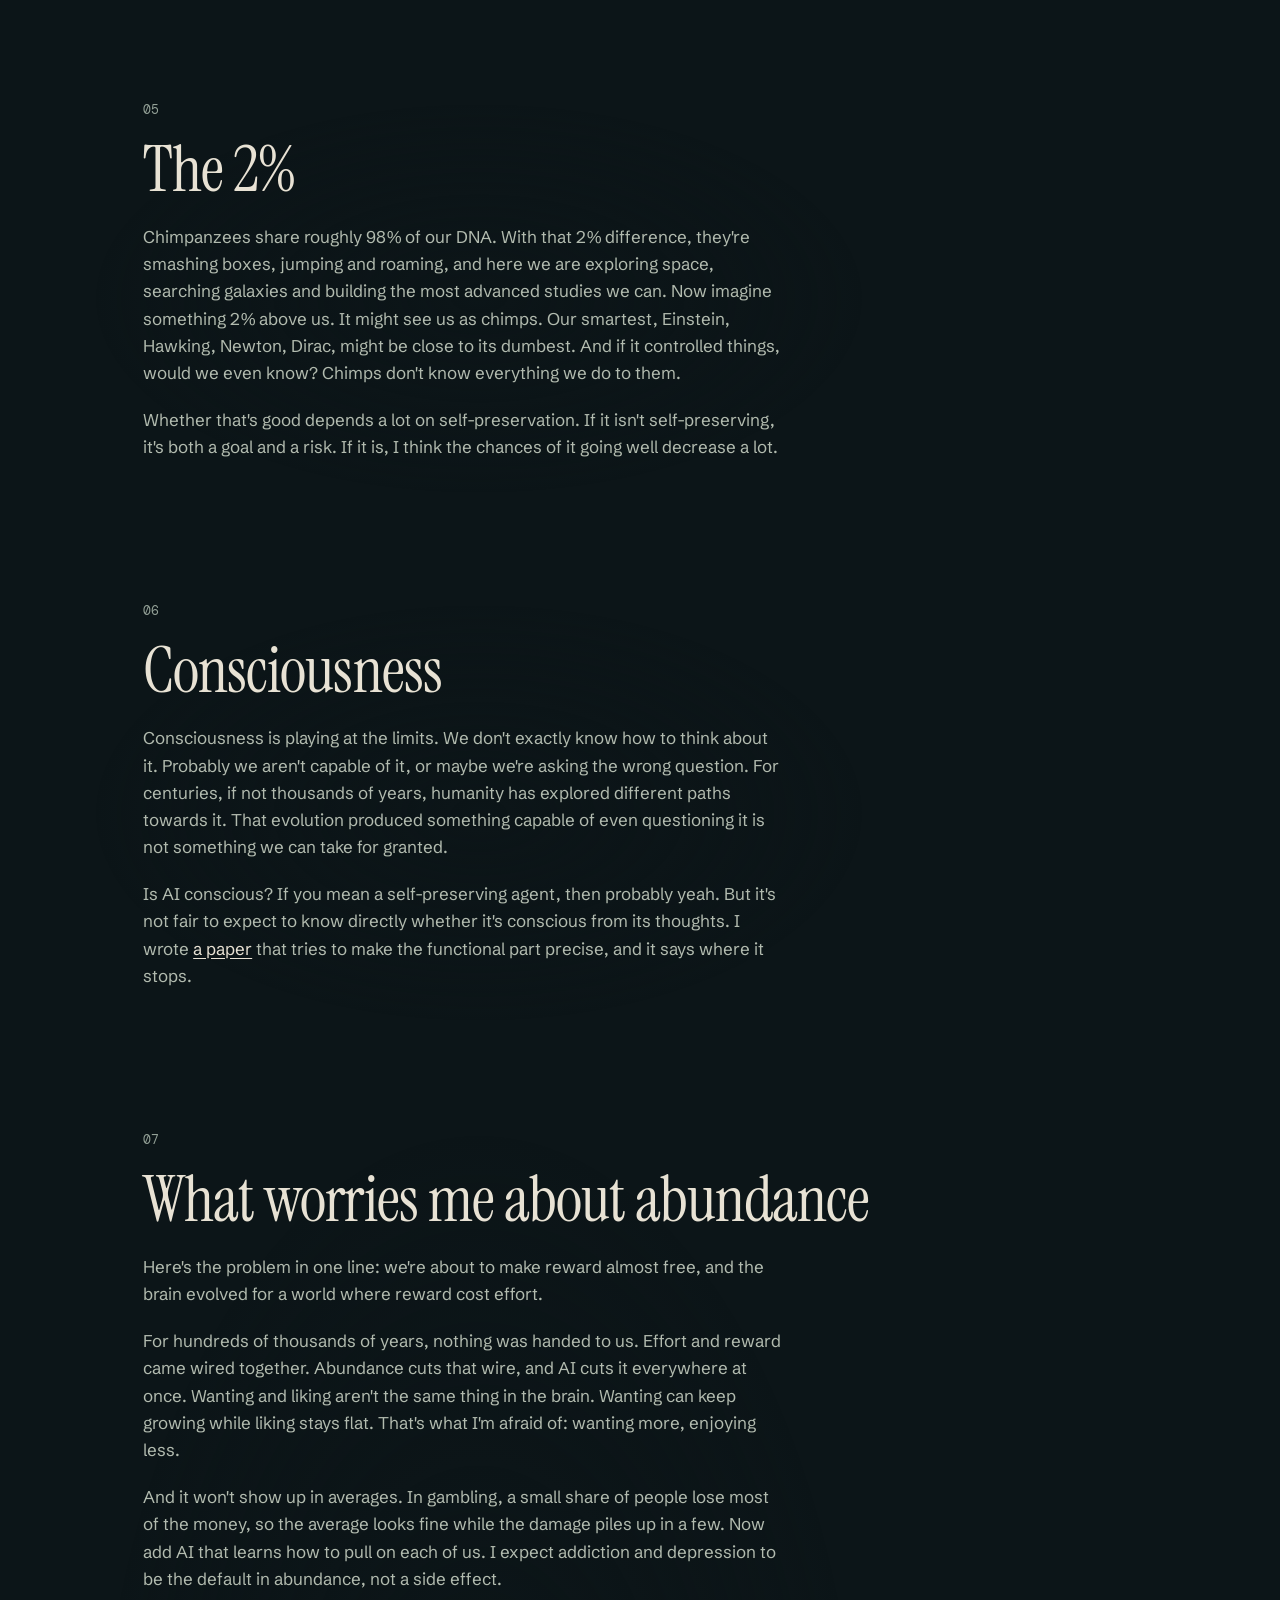
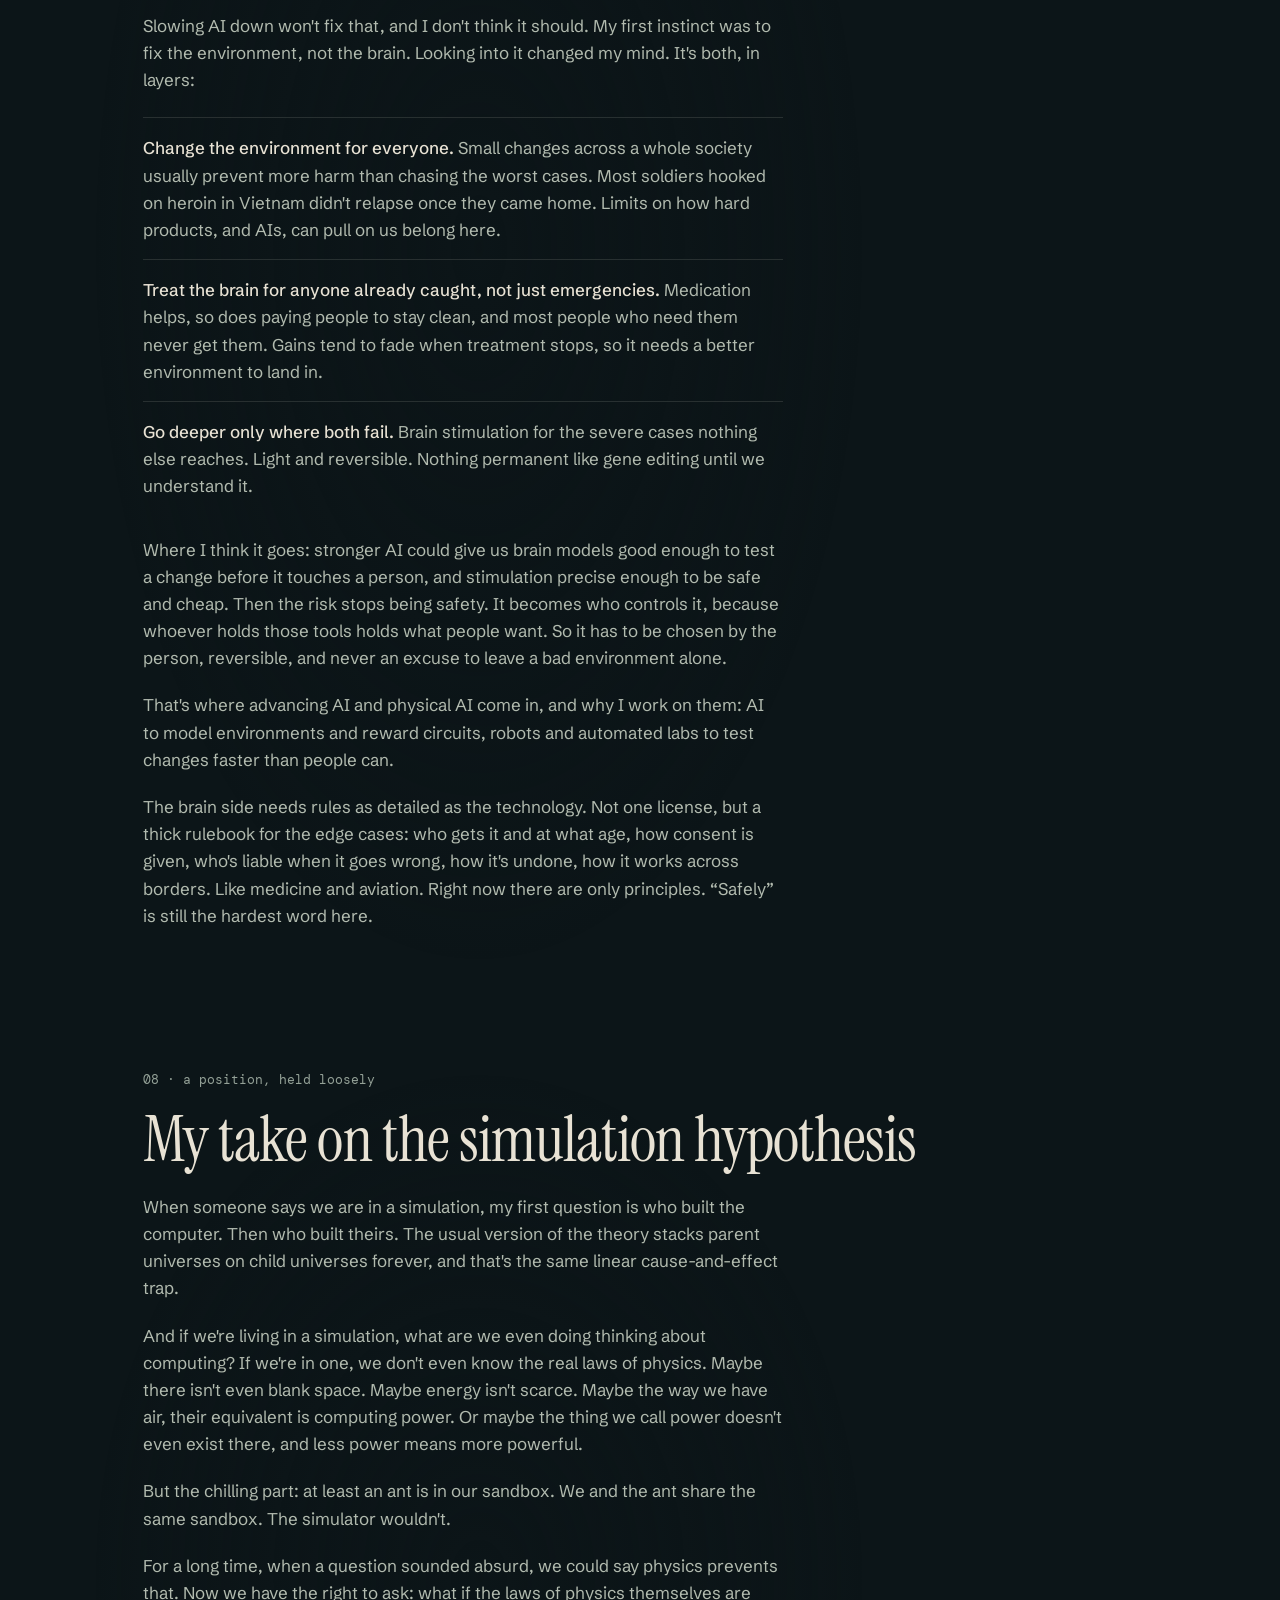
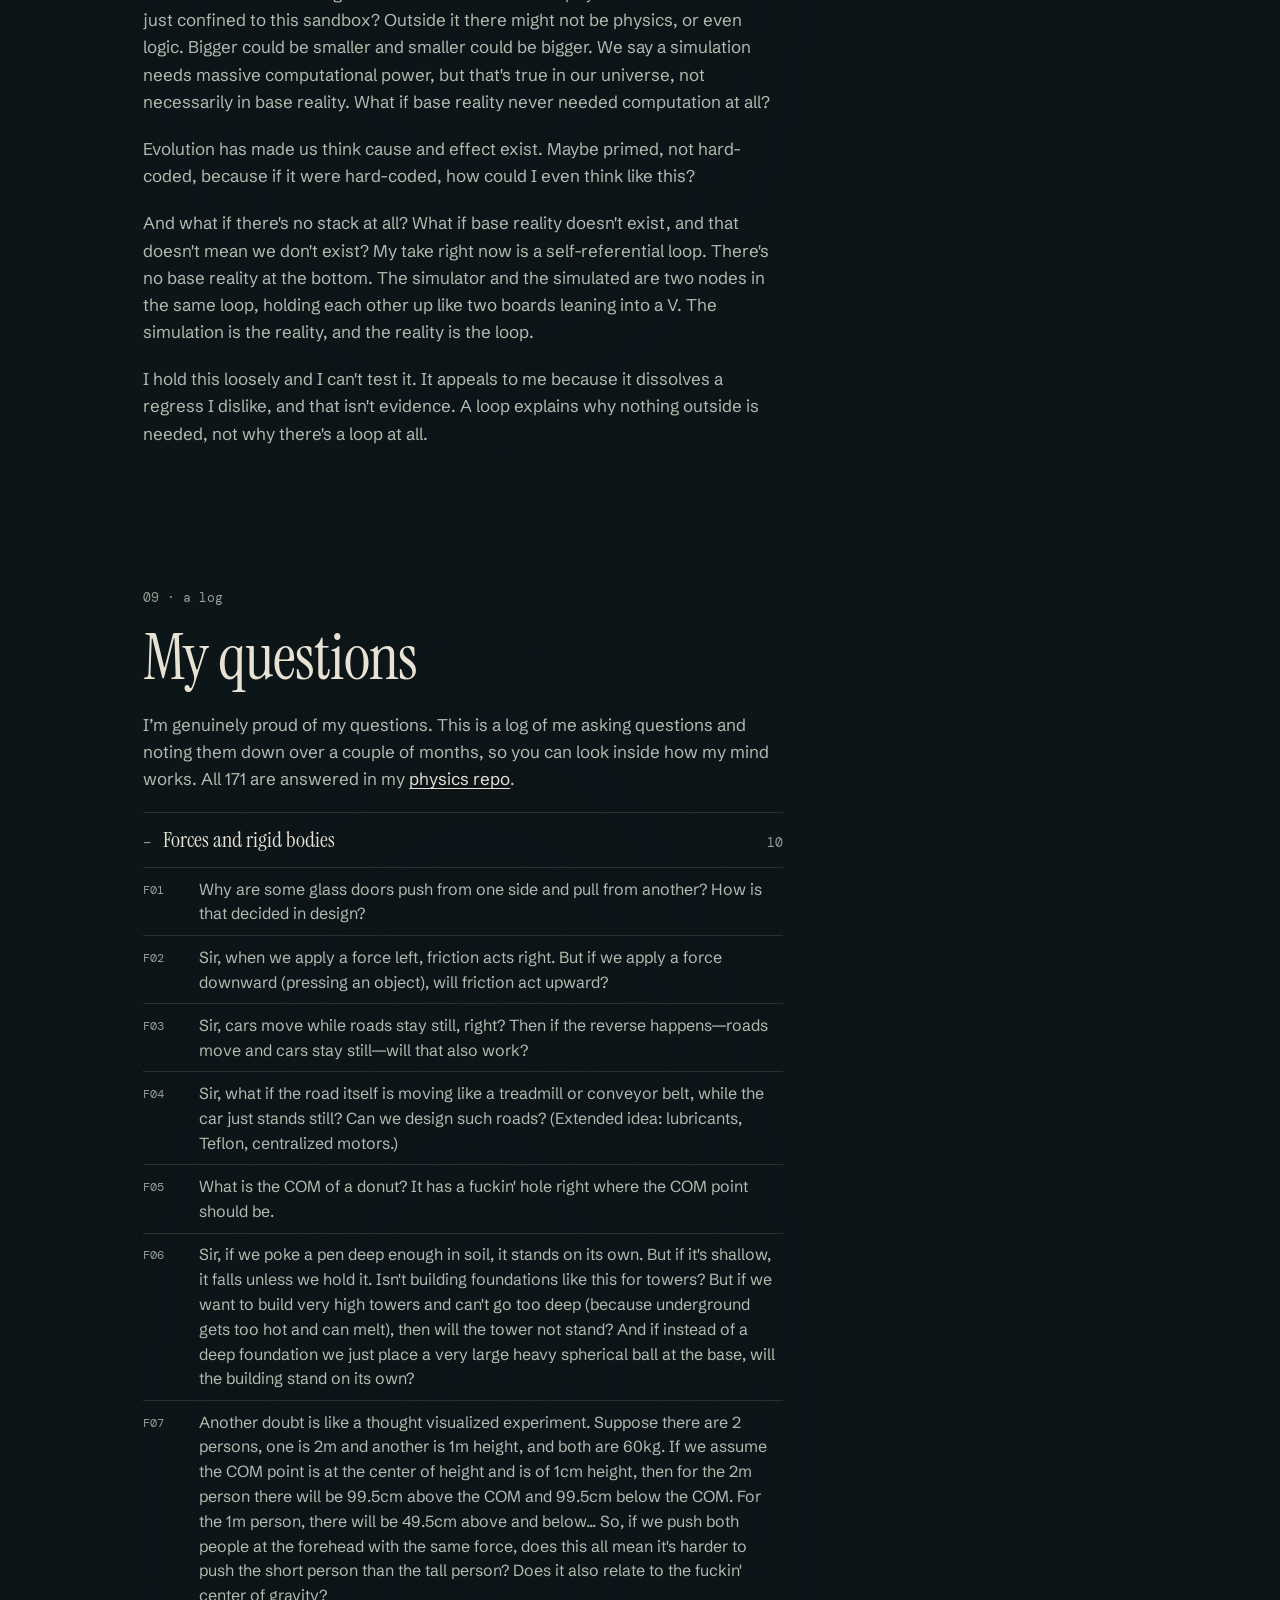
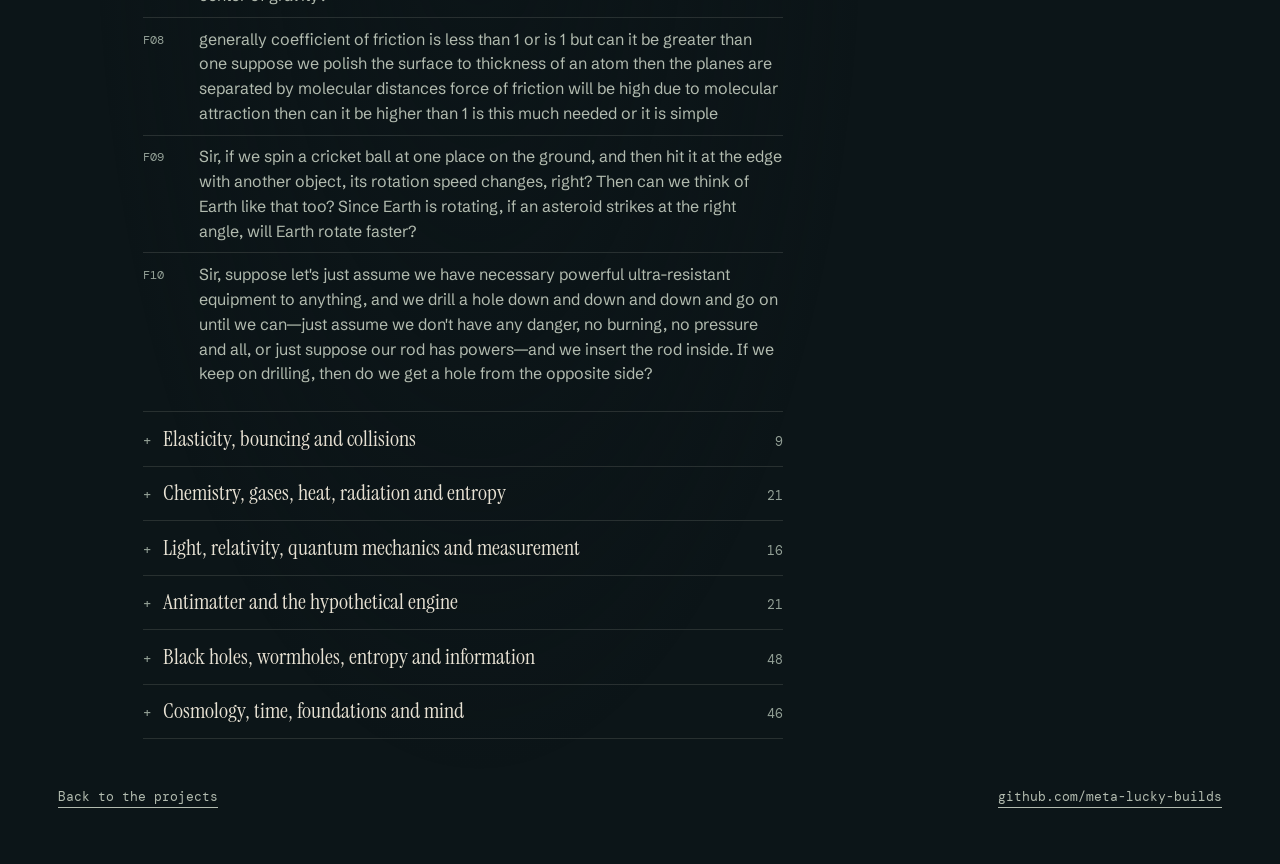
==== commit 8406e76b: "Add my question log to the Writing page Co-Authored-By: Claude Opus 5.5 <noreply@anthropic.com>" ====
--- a/writing.html
+++ b/writing.html
@@ -42,6 +42,7 @@
           <li><a href="#consciousness"><span class="contents__no">06</span><span class="contents__title">Consciousness</span></a></li>
           <li><a href="#abundance"><span class="contents__no">07</span><span class="contents__title">What worries me about abundance</span></a></li>
           <li><a href="#simulation"><span class="contents__no">08</span><span class="contents__title">My take on the simulation hypothesis</span></a></li>
+          <li><a href="#questions"><span class="contents__no">09</span><span class="contents__title">My questions</span></a></li>
         </ol>
       </nav>
 
@@ -132,6 +133,220 @@
           <p>I hold this loosely and I can't test it. It appeals to me because it dissolves a regress I dislike, and that isn't evidence. A loop explains why nothing outside is needed, not why there's a loop at all.</p>
         </div>
       </section>
+
+      <section class="why essay" id="questions" data-shape="scatter" data-note="one small peak per question" aria-labelledby="questions-title">
+        <p class="section-label">09 &middot; a log</p>
+        <div class="why__body">
+          <h2 class="why__title" id="questions-title">My questions</h2>
+          <p>I&rsquo;m genuinely proud of my questions. This is a log of me asking questions and noting them down over a couple of months, so you can look inside how my mind works. All 171 are answered in my <a href="https://github.com/meta-lucky-builds/physics" target="_blank" rel="noopener">physics repo</a>.</p>
+          <details class="qlog" open>
+            <summary><span class="qlog__name">Forces and rigid bodies</span><span class="qlog__count">10</span></summary>
+            <ol class="qlog__list">
+              <li><span class="qlog__id">F01</span><span class="qlog__q">Why are some glass doors push from one side and pull from another? How is that decided in design?</span></li>
+              <li><span class="qlog__id">F02</span><span class="qlog__q">Sir, when we apply a force left, friction acts right. But if we apply a force downward (pressing an object), will friction act upward?</span></li>
+              <li><span class="qlog__id">F03</span><span class="qlog__q">Sir, cars move while roads stay still, right? Then if the reverse happens—roads move and cars stay still—will that also work?</span></li>
+              <li><span class="qlog__id">F04</span><span class="qlog__q">Sir, what if the road itself is moving like a treadmill or conveyor belt, while the car just stands still? Can we design such roads? (Extended idea: lubricants, Teflon, centralized motors.)</span></li>
+              <li><span class="qlog__id">F05</span><span class="qlog__q">What is the COM of a donut? It has a fuckin' hole right where the COM point should be.</span></li>
+              <li><span class="qlog__id">F06</span><span class="qlog__q">Sir, if we poke a pen deep enough in soil, it stands on its own. But if it's shallow, it falls unless we hold it. Isn't building foundations like this for towers? But if we want to build very high towers and can't go too deep (because underground gets too hot and can melt), then will the tower not stand? And if instead of a deep foundation we just place a very large heavy spherical ball at the base, will the building stand on its own?</span></li>
+              <li><span class="qlog__id">F07</span><span class="qlog__q">Another doubt is like a thought visualized experiment. Suppose there are 2 persons, one is 2m and another is 1m height, and both are 60kg. If we assume the COM point is at the center of height and is of 1cm height, then for the 2m person there will be 99.5cm above the COM and 99.5cm below the COM. For the 1m person, there will be 49.5cm above and below... So, if we push both people at the forehead with the same force, does this all mean it's harder to push the short person than the tall person? Does it also relate to the fuckin' center of gravity?</span></li>
+              <li><span class="qlog__id">F08</span><span class="qlog__q">generally coefficient of friction is less than 1 or is 1 but can it be greater than one suppose we polish the surface to thickness of an atom then the planes are separated by molecular distances force of friction will be high due to molecular attraction then can it be higher than 1 is this much needed or it is simple</span></li>
+              <li><span class="qlog__id">F09</span><span class="qlog__q">Sir, if we spin a cricket ball at one place on the ground, and then hit it at the edge with another object, its rotation speed changes, right? Then can we think of Earth like that too? Since Earth is rotating, if an asteroid strikes at the right angle, will Earth rotate faster?</span></li>
+              <li><span class="qlog__id">F10</span><span class="qlog__q">Sir, suppose let's just assume we have necessary powerful ultra-resistant equipment to anything, and we drill a hole down and down and down and go on until we can—just assume we don't have any danger, no burning, no pressure and all, or just suppose our rod has powers—and we insert the rod inside. If we keep on drilling, then do we get a hole from the opposite side?</span></li>
+            </ol>
+          </details>
+          <details class="qlog">
+            <summary><span class="qlog__name">Elasticity, bouncing and collisions</span><span class="qlog__count">9</span></summary>
+            <ol class="qlog__list">
+              <li><span class="qlog__id">E01</span><span class="qlog__q">Sir, what makes a spring behave the way it behaves? Why does it compress and then elongate like that?</span></li>
+              <li><span class="qlog__id">E02</span><span class="qlog__q">Why does any object bounce? Suppose if we think that the material depends, then a ball made of sponge and a duster or a sponge itself—if we throw both, the ball bounces but why doesn't the sponge?</span></li>
+              <li><span class="qlog__id">E03</span><span class="qlog__q">What does bouncing depend on? If we think the area of contact... suppose if we think that only small area of contact objects bounce, then a pen can bounce (not all but my pen bounces) but if we make sponge in the shape of a pen then it doesn't bounce, why?</span></li>
+              <li><span class="qlog__id">E04</span><span class="qlog__q">What is elasticity and what does it depend on?</span></li>
+              <li><span class="qlog__id">E05</span><span class="qlog__q">Why do we bounce when we jump on a trampoline?</span></li>
+              <li><span class="qlog__id">E06</span><span class="qlog__q">If we throw a ball on a trampoline, does the ball bounce?</span></li>
+              <li><span class="qlog__id">E07</span><span class="qlog__q">Sir, if we put one spring, and another inverted spring touching it below, and place a small ball exactly between them, then when we push from the top, one spring compresses, then elongates, then the other compresses, then elongates… will this keep going on and on?</span></li>
+              <li><span class="qlog__id">E08</span><span class="qlog__q">Sir, can we calculate up to what height a ball will bounce if we only know the release velocity and angle? Even if we don't know at which angle it strikes the ground? Like in cricket bowling—can we predict if the ball will rise to head height, chest height, or above, just from release speed and angle?</span></li>
+              <li><span class="qlog__id">E09</span><span class="qlog__q">Sir, if we make a room where all 4 walls, the roof, and the ground are made of bouncy material, and throw a ball in it, will the ball keep having infinite collisions?</span></li>
+            </ol>
+          </details>
+          <details class="qlog">
+            <summary><span class="qlog__name">Chemistry, gases, heat, radiation and entropy</span><span class="qlog__count">21</span></summary>
+            <ol class="qlog__list">
+              <li><span class="qlog__id">T01</span><span class="qlog__q">Nitrogen has a triple bond so requires more energy to break the bond. So in the formation of N₂ + 2O₂ → 2NO₂, does this reaction, even if done at very high temperatures (burning it in the presence of oxygen), need a lot of energy for bond formation? Does this make the reaction endothermic even though it's burning with oxygen?</span></li>
+              <li><span class="qlog__id">T02</span><span class="qlog__q">In inductive effect (organic chem), if we introduce the same electronegative atom like C (replacing H), will it be negligible?</span></li>
+              <li><span class="qlog__id">T03</span><span class="qlog__q">Is the effect only seen on a continuous chain, or on branches also?</span></li>
+              <li><span class="qlog__id">T04</span><span class="qlog__q">You said this effect is generally seen for three carbons. If we introduced carbons on the top and bottom of the carbon also, will it only be to those 4 or stretch to outer continuous chains?</span></li>
+              <li><span class="qlog__id">T05</span><span class="qlog__q">It is distance dependent, as normally this effect is seen for 3 carbons, right? As the order of bond length is single &gt; double &gt; triple, so if we introduced double bonds instead of single, the double bonds have shorter bond length, which means the distance between those two atoms is reduced. So is there a chance now of stretching the effect to 4 carbons instead of 3?</span></li>
+              <li><span class="qlog__id">T06</span><span class="qlog__q">Graham's Law Explanation (in his words): Effusion means gas molecules going out of a small hole, escaping. Suppose you have a room and some emergency fire alarm went off. Everyone will run, but who can escape easier? The small, short, slim people only, right? Because they can fit easily and are less weight than tall, fat, heavy people. So here the rate means the speed at which they can escape is inversely proportional to their masses. The heavier people slow speed so less rate, the lighter people fast so high rate...</span></li>
+              <li><span class="qlog__id">T07</span><span class="qlog__q">After learning about gases: He lived seeing gas molecules "beaten up, clashing walls, colliding, going out of the system, transferring energy in and out." During a hot bath, he thought about evaporation and the speed increase of gas molecules. Washing oily hands, he saw bubbles forming and thought about intermolecular forces. Drinking hot water from a bottle, he watched it become cold and thought about "transfer of energy and increase in entropy of the world and decrease in the bottle."</span></li>
+              <li><span class="qlog__id">T08</span><span class="qlog__q">what i understood is suppose an apple at 30c is kept in the refrigerator then the liquid inside the refrigeration idk what it is but heating or cooling is just transfer of heat and the liquid is much cooler than apple so it draws heat and it has a very very low boiling point so it becomes steam and by that the apple cools as heat is drawn out of it and the steam gets condensed by condenser and the process goes on</span></li>
+              <li><span class="qlog__id">T09</span><span class="qlog__q">Why can't we make bulbs of red color or dark orange warm yellow? Suppose if we heat an object, first it becomes red, then yellow, then blue, then eventually white, based on the VIBGYOR order. So for an object to reach violet, indigo, blue, white, it must be heated so much. And also, the melatonin release in our body drops body temperature for sleep. If the room temperature is dropped or is low, then it will be easier for our body to drop its temp than if the room was hot. So based on this, if we keep red/orange bulbs before sleeping, won't it improve our sleep quality?</span></li>
+              <li><span class="qlog__id">T10</span><span class="qlog__q">If an object emits heat (radiation), does it later reabsorb the same radiation it emitted?</span></li>
+              <li><span class="qlog__id">T11</span><span class="qlog__q">Does radiation need to be "recognized" by the object to be reabsorbed?</span></li>
+              <li><span class="qlog__id">T12</span><span class="qlog__q">Does the direction of electromagnetic radiation matter in reality?</span></li>
+              <li><span class="qlog__id">T13</span><span class="qlog__q">If radiation leaves an object, why doesn't it come back and get reabsorbed?</span></li>
+              <li><span class="qlog__id">T14</span><span class="qlog__q">In air-filled space, why doesn't emitted heat return to the source?</span></li>
+              <li><span class="qlog__id">T15</span><span class="qlog__q">Does absorption lead to emission but not vice versa — and why?</span></li>
+              <li><span class="qlog__id">T16</span><span class="qlog__q">Is this asymmetry due to entropy?</span></li>
+              <li><span class="qlog__id">T17</span><span class="qlog__q">If repeated enough times, is there a chance emitted radiation returns exactly?</span></li>
+              <li><span class="qlog__id">T18</span><span class="qlog__q">How much radiation does a human emit per second?</span></li>
+              <li><span class="qlog__id">T19</span><span class="qlog__q">In a crowd of millions of people, could collective heat kill us?</span></li>
+              <li><span class="qlog__id">T20</span><span class="qlog__q">Do humans absorb radiation from others and re-emit it?</span></li>
+              <li><span class="qlog__id">T21</span><span class="qlog__q">Is that absorption/emission process ever 100%?</span></li>
+            </ol>
+          </details>
+          <details class="qlog">
+            <summary><span class="qlog__name">Light, relativity, quantum mechanics and measurement</span><span class="qlog__count">16</span></summary>
+            <ol class="qlog__list">
+              <li><span class="qlog__id">L01</span><span class="qlog__q">Sir, suppose I have two boxes right beside me. One box is a regular box and another box has a million flashlights inserted in it, or just suppose we could strike a million flashes into that box. Then if I insert both my hands, one in each box, what difference do I observe? Does the mass vary?</span></li>
+              <li><span class="qlog__id">L02</span><span class="qlog__q">Sir, how did we measure the speed of light? If speed = distance/time and you reverse it and say by measuring distances and time between 2 planets, then we can't go millions of km, right? So how?</span></li>
+              <li><span class="qlog__id">L03</span><span class="qlog__q">Sir, what is light?</span></li>
+              <li><span class="qlog__id">L04</span><span class="qlog__q">Sir, light emits photons; photons have mass, so light is just a beam of photons. So does light have mass?</span></li>
+              <li><span class="qlog__id">L05</span><span class="qlog__q">Sir, what is a gravitational field?</span></li>
+              <li><span class="qlog__id">L06</span><span class="qlog__q">Sir, is it related to the centre of mass?</span></li>
+              <li><span class="qlog__id">L07</span><span class="qlog__q">Sir, suppose we take a ball, and in that ball we place another small ball (just assume—otherwise outside of a small ball is a big ball built). Then we throw the ball. At every instant, the ball inside the huge ball vibrates, moves, rotates, strikes the surfaces, collides. So does it mean every instant the gravitational field changes, or is it just the centre of mass?</span></li>
+              <li><span class="qlog__id">L08</span><span class="qlog__q">why still cant we explain heisenburg uncertainity principle</span></li>
+              <li><span class="qlog__id">L09</span><span class="qlog__q">why cant we explain quantum mechanics i mean in an understanding way its also like the uncertainity principle getting understanding and accuracy at the same time isnt possible the more u understand the less accurate u r the less u understand more accurate u r</span></li>
+              <li><span class="qlog__id">L10</span><span class="qlog__q">first this may be amateur but i think light and blackholes might be the way for unification of the two theories qm and r blackholes are common but light is a wave and a particle according to us which is a bit similar to superposition in qm</span></li>
+              <li><span class="qlog__id">L11</span><span class="qlog__q">if i look myself in the mirror light travelled from my face to the mirror so i will be visible in the mirror if i was travelling at light speed would the light from my face travel to mirror ig not so does it mean im invisible</span></li>
+              <li><span class="qlog__id">L12</span><span class="qlog__q">but einstein theory has some conditions in which it can be applied is it possible to create those conditions where it dosent work which we can cross speed of light or atleast observe smtg crossing it</span></li>
+              <li><span class="qlog__id">L13</span><span class="qlog__q">suppose you travel at light speed with a mug or bucket in your hand when the rain is falling and you made a trip around the earth subtract before trip water and after trip water just without nanosecond difference would there be any water added during the trip</span></li>
+              <li><span class="qlog__id">L14</span><span class="qlog__q">imagine a world where we only make pendulum with cesium most expanding and also we only have them as source of time we never even thought of anything else</span></li>
+              <li><span class="qlog__id">L15</span><span class="qlog__q">imagine if in bose einstein condensate or coolest substance or temp every produced u keep the most temperature sensitive expansion or contracting metal pendulum not going into quantum layer in classical only</span></li>
+              <li><span class="qlog__id">L16</span><span class="qlog__q">does eclipses matter to any experiment</span></li>
+            </ol>
+          </details>
+          <details class="qlog">
+            <summary><span class="qlog__name">Antimatter and the hypothetical engine</span><span class="qlog__count">21</span></summary>
+            <ol class="qlog__list">
+              <li><span class="qlog__id">A01</span><span class="qlog__q">are there any anti matter left in the universe or can we produce them as a electron and positron react annihilate and may release photons and energy if we could do the reverse process by supplying energy and photons could we bring or sense any electron and positron</span></li>
+              <li><span class="qlog__id">A02</span><span class="qlog__q">what if we produce anti matter at near light speeds</span></li>
+              <li><span class="qlog__id">A03</span><span class="qlog__q">cant we use these annihilation of these directly in engines it is complex but cant it be done normal engines are irreversible combustions but if u do it and is able to be reversed then u could get the energy back and forth not exact but atleast highest</span></li>
+              <li><span class="qlog__id">A04</span><span class="qlog__q">Ultracold + Antimatter Idea: what if we do that in a system of Creating a special state of matter using rubidium atoms in a microgravity drop tower… after the anti matter had produced we produce temp of 38 pico kelvin</span></li>
+              <li><span class="qlog__id">A05</span><span class="qlog__q">suppose 1500k and relative to that low temp</span></li>
+              <li><span class="qlog__id">A06</span><span class="qlog__q">how much might be the max efficiency we can reach with this</span></li>
+              <li><span class="qlog__id">A07</span><span class="qlog__q">how we could do this at any special particles or isotopes or even anti matter itself any detector suppose u said higher energy particles would produce higher mess then produce the anti particles of those extra mess to give higher energy i mean like u start with high energy photons and all then it produces some mess and anti matter which we need then the mess we detect and produce exact anti particles of those mess for even more annihilate and goes on and on</span></li>
+              <li><span class="qlog__id">A08</span><span class="qlog__q">but what if physics says yes ; if phy says yes then engineers will find a way</span></li>
+              <li><span class="qlog__id">A09</span><span class="qlog__q">first list all the problems in my prescribed model</span></li>
+              <li><span class="qlog__id">A10</span><span class="qlog__q">but if we could produce light speeds in that prescribed engine then</span></li>
+              <li><span class="qlog__id">A11</span><span class="qlog__q">not 100% but how we read pico kelvin same fashion 1-pico efficiency</span></li>
+              <li><span class="qlog__id">A12</span><span class="qlog__q">The hypothetical engine, core concept: a closed, reversible thermodynamic cycle that uses matter–antimatter annihilation to produce work, then reverses the process to regenerate fuel with minimal entropy increase.</span></li>
+              <li><span class="qlog__id">A13</span><span class="qlog__q">Engine steps 1–2, fuel and annihilation: electron–positron pairs stored separately (e⁻ in a magnetic bottle (Penning trap), e⁺ in a separate magnetic bottle with opposite field polarity), controlled mixing in the annihilation chamber; magnetic confinement ensures they meet at the center; e⁻ + e⁺ → 2γ (each 511 keV), photons emitted back-to-back in the center-of-mass frame.</span></li>
+              <li><span class="qlog__id">A14</span><span class="qlog__q">Engine step 3, photon capture and work extraction: a perfect spherical gamma-ray mirror (fictional material) reflects 511 keV photons without loss. Photons bounce between two movable mirrors (optical piston). Radiation pressure pushes mirrors apart → mechanical work. Mirrors connected to a generator or flywheel. Photons lose energy (redshift) as they do work.</span></li>
+              <li><span class="qlog__id">A15</span><span class="qlog__q">Engine step 4, photon recovery: after work extraction, photons are lower energy (E′γ &lt; 511 keV). They are directed into a photon storage ring — a resonant cavity where they circulate.</span></li>
+              <li><span class="qlog__id">A16</span><span class="qlog__q">Engine step 5, reverse process: two redshifted photons from the storage ring are collided head-on. To overcome the momentum conservation constraint, use a strong external electromagnetic field (or a heavy nucleus nearby) to absorb recoil. γ + γ (or γ + field) → e⁻ + e⁺, on condition that total photon energy in the center of mass ≥ 2mₑc² = 1.022 MeV.</span></li>
+              <li><span class="qlog__id">A17</span><span class="qlog__q">Engine steps 6–7, sorting and repeat: newly created e⁻ and e⁺ are mixed. Use crossed electric and magnetic fields (mass spectrometer style) to separate them by charge. Return particles to their respective magnetic bottles. Cycle repeats with the same particles (or their energy-equivalents).</span></li>
+              <li><span class="qlog__id">A18</span><span class="qlog__q">Engine energy flow (ideal): E_initial = 2mₑc² = 1.022 MeV for one pair at rest. After annihilation two photons, each 511 keV. Work extracted W = 2 × (511 keV − E_final). For the reverse process we need 2E_final ≥ 1.022 MeV, so E_final ≥ 511 keV, which means W ≤ 0. Thus the ideal closed cycle gives zero net work unless you add external energy.</span></li>
+              <li><span class="qlog__id">A19</span><span class="qlog__q">The "catalytic energy boost" idea: instead of just e⁺e⁻, use higher-energy annihilation (e.g., proton–antiproton) → more photons → extract more work before hitting the reverse threshold. Example: p + p̄ annihilation → many pions and photons, some energy lost to neutrinos, but usable photon energy ~1–2 GeV. The reverse process to make e⁺e⁻ only needs 1.022 MeV, so you have energy headroom to extract work.</span></li>
+              <li><span class="qlog__id">A20</span><span class="qlog__q">Efficiency ceiling claimed for the model: maximum efficiency in open-loop (using antimatter as fuel once) η_max ≈ 1 − mₑc²/E_γ,initial; if E_γ,initial ≫ mₑc² (from high-energy annihilation), η → 1. Closed-loop with perfect reversibility: net efficiency → 0% unless external energy is added (because the reverse step needs at least as much energy as you extracted).</span></li>
+              <li><span class="qlog__id">A21</span><span class="qlog__q">Critical challenges claimed for the model: (A) no material reflects 511 keV photons efficiently; (B) annihilation photons have random direction in the lab frame if particles have momentum, and capturing all photons is impossible without prior knowledge (quantum measurement problem); (C) pair-production yield is low unless photons are high energy and perfectly aligned, requiring enormous photon densities; (D) each step (emission, scattering, detection) increases entropy, and perfect reversal would require Maxwell's Demon to sort particles, which itself consumes energy; (E) storing positrons without annihilation losses is hard (currently done in Penning traps but with limited density and time).</span></li>
+            </ol>
+          </details>
+          <details class="qlog">
+            <summary><span class="qlog__name">Black holes, wormholes, entropy and information</span><span class="qlog__count">48</span></summary>
+            <ol class="qlog__list">
+              <li><span class="qlog__id">B01</span><span class="qlog__q">They say black holes have the highest gravity, so can a black hole suck another black hole?</span></li>
+              <li><span class="qlog__id">B02</span><span class="qlog__q">What does "infinite curvature of spacetime" really mean?</span></li>
+              <li><span class="qlog__id">B03</span><span class="qlog__q">At infinite curvature, does time go to zero, space go to zero, or both?</span></li>
+              <li><span class="qlog__id">B04</span><span class="qlog__q">When comparing stellar vs supermassive black holes, are we comparing depth or area of spacetime curvature?</span></li>
+              <li><span class="qlog__id">B05</span><span class="qlog__q">If both have infinite depth, must the difference be horizon area?</span></li>
+              <li><span class="qlog__id">B06</span><span class="qlog__q">Can a human enter a supermassive black hole?</span></li>
+              <li><span class="qlog__id">B07</span><span class="qlog__q">Can information ever be sent out once crossing the event horizon?</span></li>
+              <li><span class="qlog__id">B08</span><span class="qlog__q">If someone enters a black hole with cameras, robots, food, etc., what exactly happens?</span></li>
+              <li><span class="qlog__id">B09</span><span class="qlog__q">Would any sound, signal, or non-light information escape?</span></li>
+              <li><span class="qlog__id">B10</span><span class="qlog__q">How do we detect radiation or sound from black holes?</span></li>
+              <li><span class="qlog__id">B11</span><span class="qlog__q">Why do accretion disks exist — why aren't they immediately swallowed?</span></li>
+              <li><span class="qlog__id">B12</span><span class="qlog__q">If we keep adding accretion disks, does anything fundamentally change?</span></li>
+              <li><span class="qlog__id">B13</span><span class="qlog__q">Do all accretion disks inevitably fall past the horizon?</span></li>
+              <li><span class="qlog__id">B14</span><span class="qlog__q">Why are wormholes considered exciting?</span></li>
+              <li><span class="qlog__id">B15</span><span class="qlog__q">Are wormholes physically real or just mathematical?</span></li>
+              <li><span class="qlog__id">B16</span><span class="qlog__q">Is negative energy density possible?</span></li>
+              <li><span class="qlog__id">B17</span><span class="qlog__q">Is negative energy related to antimatter?</span></li>
+              <li><span class="qlog__id">B18</span><span class="qlog__q">If matter collapse forms black holes, could antimatter collapse form white holes or wormholes?</span></li>
+              <li><span class="qlog__id">B19</span><span class="qlog__q">Is this related to matter–antimatter asymmetry in the Big Bang?</span></li>
+              <li><span class="qlog__id">B20</span><span class="qlog__q">Could dark matter collapse create wormholes or white holes?</span></li>
+              <li><span class="qlog__id">B21</span><span class="qlog__q">Could dark energy stabilize such structures?</span></li>
+              <li><span class="qlog__id">B22</span><span class="qlog__q">Are dark matter and dark energy opposites in every physical sense?</span></li>
+              <li><span class="qlog__id">B23</span><span class="qlog__q">Does quantum entanglement play a role in spacetime structure?</span></li>
+              <li><span class="qlog__id">B24</span><span class="qlog__q">Is entropy the same as quantum or spacetime fluctuations?</span></li>
+              <li><span class="qlog__id">B25</span><span class="qlog__q">Is entropy linked to the black hole information paradox?</span></li>
+              <li><span class="qlog__id">B26</span><span class="qlog__q">Could a form of matter exist where entropy is minimized instead of maximized?</span></li>
+              <li><span class="qlog__id">B27</span><span class="qlog__q">Could extreme entropy minimization form singularities or white holes?</span></li>
+              <li><span class="qlog__id">B28</span><span class="qlog__q">Is entropy connected to antimatter–matter symmetry breaking?</span></li>
+              <li><span class="qlog__id">B29</span><span class="qlog__q">Does a singularity mean maximum entropy?</span></li>
+              <li><span class="qlog__id">B30</span><span class="qlog__q">Does entropy mean information storage or information loss?</span></li>
+              <li><span class="qlog__id">B31</span><span class="qlog__q">Is entropy proportional to matter or mass?</span></li>
+              <li><span class="qlog__id">B32</span><span class="qlog__q">Does the idea of an "entropy potential" already exist in physics?</span></li>
+              <li><span class="qlog__id">B33</span><span class="qlog__q">Where does information go when it falls into a black hole?</span></li>
+              <li><span class="qlog__id">B34</span><span class="qlog__q">Does it convert into dark matter or dark energy?</span></li>
+              <li><span class="qlog__id">B35</span><span class="qlog__q">Does it become spacetime itself?</span></li>
+              <li><span class="qlog__id">B36</span><span class="qlog__q">Does it contribute to cosmic expansion?</span></li>
+              <li><span class="qlog__id">B37</span><span class="qlog__q">Is information stored until evaporation?</span></li>
+              <li><span class="qlog__id">B38</span><span class="qlog__q">Has any black hole ever fully evaporated?</span></li>
+              <li><span class="qlog__id">B39</span><span class="qlog__q">What happens in the final moment of evaporation?</span></li>
+              <li><span class="qlog__id">B40</span><span class="qlog__q">Can a black hole exist inside another black hole infinitely?</span></li>
+              <li><span class="qlog__id">B41</span><span class="qlog__q">If such a structure evaporates, what remains?</span></li>
+              <li><span class="qlog__id">B42</span><span class="qlog__q">Is there a black hole–white hole or black hole–wormhole "war" analogous to matter–antimatter?</span></li>
+              <li><span class="qlog__id">B43</span><span class="qlog__q">If antimatter exists, must white holes exist somewhere?</span></li>
+              <li><span class="qlog__id">B44</span><span class="qlog__q">If wormholes exist inside black holes, could someone escape?</span></li>
+              <li><span class="qlog__id">B45</span><span class="qlog__q">Could spacetime loops allow someone to return before entering the black hole?</span></li>
+              <li><span class="qlog__id">B46</span><span class="qlog__q">suppose if we throw a notebook into the blackhole not obviously true but somethin for thought expeiremnt it goes to the singularity and its the end of time from einstein's theory and could we make sense of that as we know that one second near a blackhole might be centuries on earth and by the time it goes to the singulairty even in the blackhole so much time passes so almost inifnite time near to heat death passes on the universe and the timestops but if we pursue this ida even interesting it makes no sense as in heat death we formulated that the blakchoels evaporate all the radiation</span></li>
+              <li><span class="qlog__id">B47</span><span class="qlog__q">u still didnt ge thte question which is paradoxical and it is in notebook pov just imagine it took 1 year for it to reach singularity and in outside world that one year in blackhole is like 10^120 years for exrternal world in that time acording to our formal laws the blackholes would've been evaporated so what is the notebook falling into</span></li>
+              <li><span class="qlog__id">B48</span><span class="qlog__q">i dont know why but what if string theory could be real and the notebook is falling into universe in an another dimension but is it from the start of motion itself or from the middle of motion or right before the moment universe will end in this or are the laws different in the other universe or if we think laws are same no matter what in eveery single possible universe the paradox stays still intact</span></li>
+            </ol>
+          </details>
+          <details class="qlog">
+            <summary><span class="qlog__name">Cosmology, time, foundations and mind</span><span class="qlog__count">46</span></summary>
+            <ol class="qlog__list">
+              <li><span class="qlog__id">C01</span><span class="qlog__q">So is that the reason the universe expands—to move towards higher entropy? If that's true, then what is it expanding into? And according to the Big Bang theory, what was the particle the total universe was fit into? And what does that mean? First of all, the density of that particle is almost tending to infinity? What is this universe? How do we know the universe expands?</span></li>
+              <li><span class="qlog__id">C02</span><span class="qlog__q">size of universe is about 93 bil light years but age of universe is 13.6 bil yrs how is this possible</span></li>
+              <li><span class="qlog__id">C03</span><span class="qlog__q">actually light travels from something so we can see them but is it like all the stars we see now in the sky they are very very far so much far that we are still seeing suppose an eg a star exploded we dont know it and it is so much far way like suppose andromeda galaxy u think 2.5mil years to travel to us that light and are we still seeing the past if that is true then what must people in the past saw and what their past saw and also does expansion of universe count in this and realized that right now only about 94% of galaxies are out of reach for us forever even at light speed and due to expansion of universe almost 99.99% will be unreachable in a few billion or maybe trillion years and that if we live till then</span></li>
+              <li><span class="qlog__id">C04</span><span class="qlog__q">if we think that universe has an edge or an end suppose just think we go there and throw a ball and there are two chances it dosent come back or it comes back then if it comes back that means it had just bounced off something even energy or got pushed back by something that means there is still something out there and if it dosent come back then there is still space so it didnt come back so we are not looking at the edge so when we ask what is beyond the universe first we must ask what beyond means and also suppose does it mean the space-time warps itself so there wont be any edges if that is the case then what happens when you throw a ball then it dosent have any edge fuckin nonsense i didnt get this even though my thought experiment i didnt understand it explain</span></li>
+              <li><span class="qlog__id">C05</span><span class="qlog__q">If the arrow of time exists, why consider past time travel at all?</span></li>
+              <li><span class="qlog__id">C06</span><span class="qlog__q">If someone travels at ~99.95% the speed of light, how much time passes on Earth vs their body?</span></li>
+              <li><span class="qlog__id">C07</span><span class="qlog__q">Would biology be overridden by physics in such travel?</span></li>
+              <li><span class="qlog__id">C08</span><span class="qlog__q">Does extreme relativistic travel mean physics dominates life processes?</span></li>
+              <li><span class="qlog__id">C09</span><span class="qlog__q">What if the entire universe is rotating?</span></li>
+              <li><span class="qlog__id">C10</span><span class="qlog__q">Could rotation destroy the distinction between past and future?</span></li>
+              <li><span class="qlog__id">C11</span><span class="qlog__q">Could tilted light cones allow forward-time travel to earlier events?</span></li>
+              <li><span class="qlog__id">C12</span><span class="qlog__q">Could an infinite rotating cylinder create time loops?</span></li>
+              <li><span class="qlog__id">C13</span><span class="qlog__q">Do rotating black holes contain regions where causality breaks down?</span></li>
+              <li><span class="qlog__id">C14</span><span class="qlog__q">Are such regions sealed off by horizons?</span></li>
+              <li><span class="qlog__id">C15</span><span class="qlog__q">Could spacetime topology alone create time loops?</span></li>
+              <li><span class="qlog__id">C16</span><span class="qlog__q">Could cosmic strings create closed timelike curves?</span></li>
+              <li><span class="qlog__id">C17</span><span class="qlog__q">Could wormholes with time-shifted mouths enable past travel?</span></li>
+              <li><span class="qlog__id">C18</span><span class="qlog__q">Are your ideas connected to block universe theory?</span></li>
+              <li><span class="qlog__id">C19</span><span class="qlog__q">Does time travel to the past mean total reversal of reality?</span></li>
+              <li><span class="qlog__id">C20</span><span class="qlog__q">If one lands in 1984, do people of 1984 exist normally?</span></li>
+              <li><span class="qlog__id">C21</span><span class="qlog__q">If you weren't born yet, do you exist there?</span></li>
+              <li><span class="qlog__id">C22</span><span class="qlog__q">What happens to the 2022 version of you?</span></li>
+              <li><span class="qlog__id">C23</span><span class="qlog__q">Does future travel imply existing in a time where you are already dead?</span></li>
+              <li><span class="qlog__id">C24</span><span class="qlog__q">Why don't random spacetime jumps happen?</span></li>
+              <li><span class="qlog__id">C25</span><span class="qlog__q">Why was block universe proposed originally?</span></li>
+              <li><span class="qlog__id">C26</span><span class="qlog__q">If block universe is true, what do choices mean?</span></li>
+              <li><span class="qlog__id">C27</span><span class="qlog__q">What exists "before" the origin of time?</span></li>
+              <li><span class="qlog__id">C28</span><span class="qlog__q">Does block universe imply parallel universes?</span></li>
+              <li><span class="qlog__id">C29</span><span class="qlog__q">Does block universe validate religious ideas of a written destiny?</span></li>
+              <li><span class="qlog__id">C30</span><span class="qlog__q">Can block universe ever be experimentally proven?</span></li>
+              <li><span class="qlog__id">C31</span><span class="qlog__q">What if we are Boltzmann brains?</span></li>
+              <li><span class="qlog__id">C32</span><span class="qlog__q">Does block universe increase this possibility?</span></li>
+              <li><span class="qlog__id">C33</span><span class="qlog__q">Could Boltzmann brains arise from spacetime or QFT fluctuations?</span></li>
+              <li><span class="qlog__id">C34</span><span class="qlog__q">Could parallel universes generate such observers?</span></li>
+              <li><span class="qlog__id">C35</span><span class="qlog__q">Sir, if any of the fundamental things we learn or believe goes wrong, then almost 90% of what we learn and observe or theories and formulas all will become wrong, right? Because all of those assumed that thing to be true?</span></li>
+              <li><span class="qlog__id">C36</span><span class="qlog__q">Physics is not the reality; it's the things we make up to understand reality.</span></li>
+              <li><span class="qlog__id">C37</span><span class="qlog__q">Everything in physics—the laws and all—may or may not be real. They are just our observations, hypotheses sounding true in most of the things we know. 'Here we know' is an important thing. One day if we explore almost 99.999...% tending to infinity, no law exists; everything has a special special law. Then undergraduation will become till funeral because so much to learn. If we know more, then one or more things might come to say our existing knowledge is false. Now if I say to you quantum mechanics or special relativity is false, you will be like 'Are you dumb or what? It's proved, tested, observed.' And think about this: when Newton-age mechanics was there, if you said something like relativity, everyone would laugh and say 'WTF are you yelling?' But now after questioning, curiosity, hypothesis, observations, mathematics, we created a law. And if we observe more and more, we might find cases where the law doesn't work, then we won't consider it a law. Just imagine if the universe was a person seeing the discoveries, inventions, theories of humans and laughing.</span></li>
+              <li><span class="qlog__id">C38</span><span class="qlog__q">Ma'am, when we get dreams, we have visions, right? Then what about blind people? What do they see in their dreams, or what happens in their mind?</span></li>
+              <li><span class="qlog__id">C39</span><span class="qlog__q">Sir, how was Pythagoras' theorem invented? Is there any proof rigorous, or just random observation?</span></li>
+              <li><span class="qlog__id">C40</span><span class="qlog__q">another doubt is why are our thoughts arent made of atoms the food we eat is atoms the digestive atoms the nutrients atoms the neurons atoms the brain whole atoms the electric signals passes is atoms but why arent our thoughts are made of atoms how do we generate something which is not atom from something which is atom in this case it is not a physical thing we cant touch it means like how can we make something non physical from physical</span></li>
+              <li><span class="qlog__id">C41</span><span class="qlog__q">another doubt is like just think once suppose the milkyway galaxy is all the water in the earth oceans combined and in the last 50 years we may have searched like some few drops and just think that overestimatively we searched for 1 6 ounce glass of water and ocean has many fishes as we know but then you take that glass and pick up water from the ocean and then see are there fishes in that if they are not there then does it mean ocean has no fishes ? not so how do we say like there arent any species except us</span></li>
+              <li><span class="qlog__id">C42</span><span class="qlog__q">chimpanzees we can say like they are smartest species other than humans for timebeing assume mostly they are but ig they are and they have almost 98% dna resemblence with humans just 2 % difference with human dna and like they must be almost capable of what we are and they are smashing boxes and jumping roaming and here we are exploring space searching galaxies and building most advanced studies we can with 2% this much difference just imagine if any other civilisation same 2% above us they would see us as chimps maybe the smartest chimpanzee close to the dumbest human same way our smartest smartest einstien hawking newton dirac might be close to their dumbest advanced specie and even if they would come on earth and then destroy and manipulate us and control the whole civilization we wouldnt even know do chimps know everything what we do and try to make them do them know right ?? so we also wouldnt know and who knows that might have already happened</span></li>
+              <li><span class="qlog__id">C43</span><span class="qlog__q">Could a species only 2% more intelligent than humans dominate us without us knowing?</span></li>
+              <li><span class="qlog__id">C44</span><span class="qlog__q">Are humans to such beings what chimps are to humans?</span></li>
+              <li><span class="qlog__id">C45</span><span class="qlog__q">Could such manipulation already have happened?</span></li>
+              <li><span class="qlog__id">C46</span><span class="qlog__q">Would we even be capable of recognizing it?</span></li>
+            </ol>
+          </details>
+        </div>
+      </section>
     </main>
 
     <footer class="colophon">
--- a/styles.css
+++ b/styles.css
@@ -1137,6 +1137,88 @@
   pointer-events: none;
 }
 
+.qlog {
+  max-width: 40rem;
+  margin-top: 1.25rem;
+  border-top: 1px solid var(--rule);
+}
+
+.qlog + .qlog {
+  margin-top: 0;
+}
+
+.qlog:last-of-type {
+  border-bottom: 1px solid var(--rule);
+}
+
+.qlog summary {
+  display: flex;
+  justify-content: space-between;
+  align-items: baseline;
+  gap: 1rem;
+  padding: 0.85rem 0;
+  cursor: pointer;
+  list-style: none;
+  color: var(--bone);
+}
+
+.qlog summary::-webkit-details-marker {
+  display: none;
+}
+
+.qlog__name {
+  font-family: var(--serif);
+  font-size: 1.375rem;
+  line-height: 1.2;
+}
+
+.qlog__name::before {
+  content: "+";
+  display: inline-block;
+  width: 1.25rem;
+  font-family: var(--mono);
+  font-size: 0.9rem;
+  color: var(--muted);
+}
+
+.qlog[open] .qlog__name::before {
+  content: "\2212";
+}
+
+.qlog__count {
+  font-family: var(--mono);
+  font-size: 0.8125rem;
+  color: var(--muted);
+}
+
+.qlog__list {
+  margin: 0 0 1rem;
+  padding: 0;
+  list-style: none;
+}
+
+.qlog__list li {
+  display: grid;
+  grid-template-columns: 2.75rem minmax(0, 1fr);
+  gap: 0.75rem;
+  padding: 0.55rem 0;
+  border-top: 1px solid var(--rule);
+  font-size: 1rem;
+  line-height: 1.55;
+  color: var(--sage);
+}
+
+.qlog__id {
+  font-family: var(--mono);
+  font-size: 0.75rem;
+  color: var(--muted);
+  padding-top: 0.25rem;
+}
+
+.qlog__q {
+  overflow-wrap: anywhere;
+}
+
 #surface-note {
   position: fixed;
   right: var(--gutter);
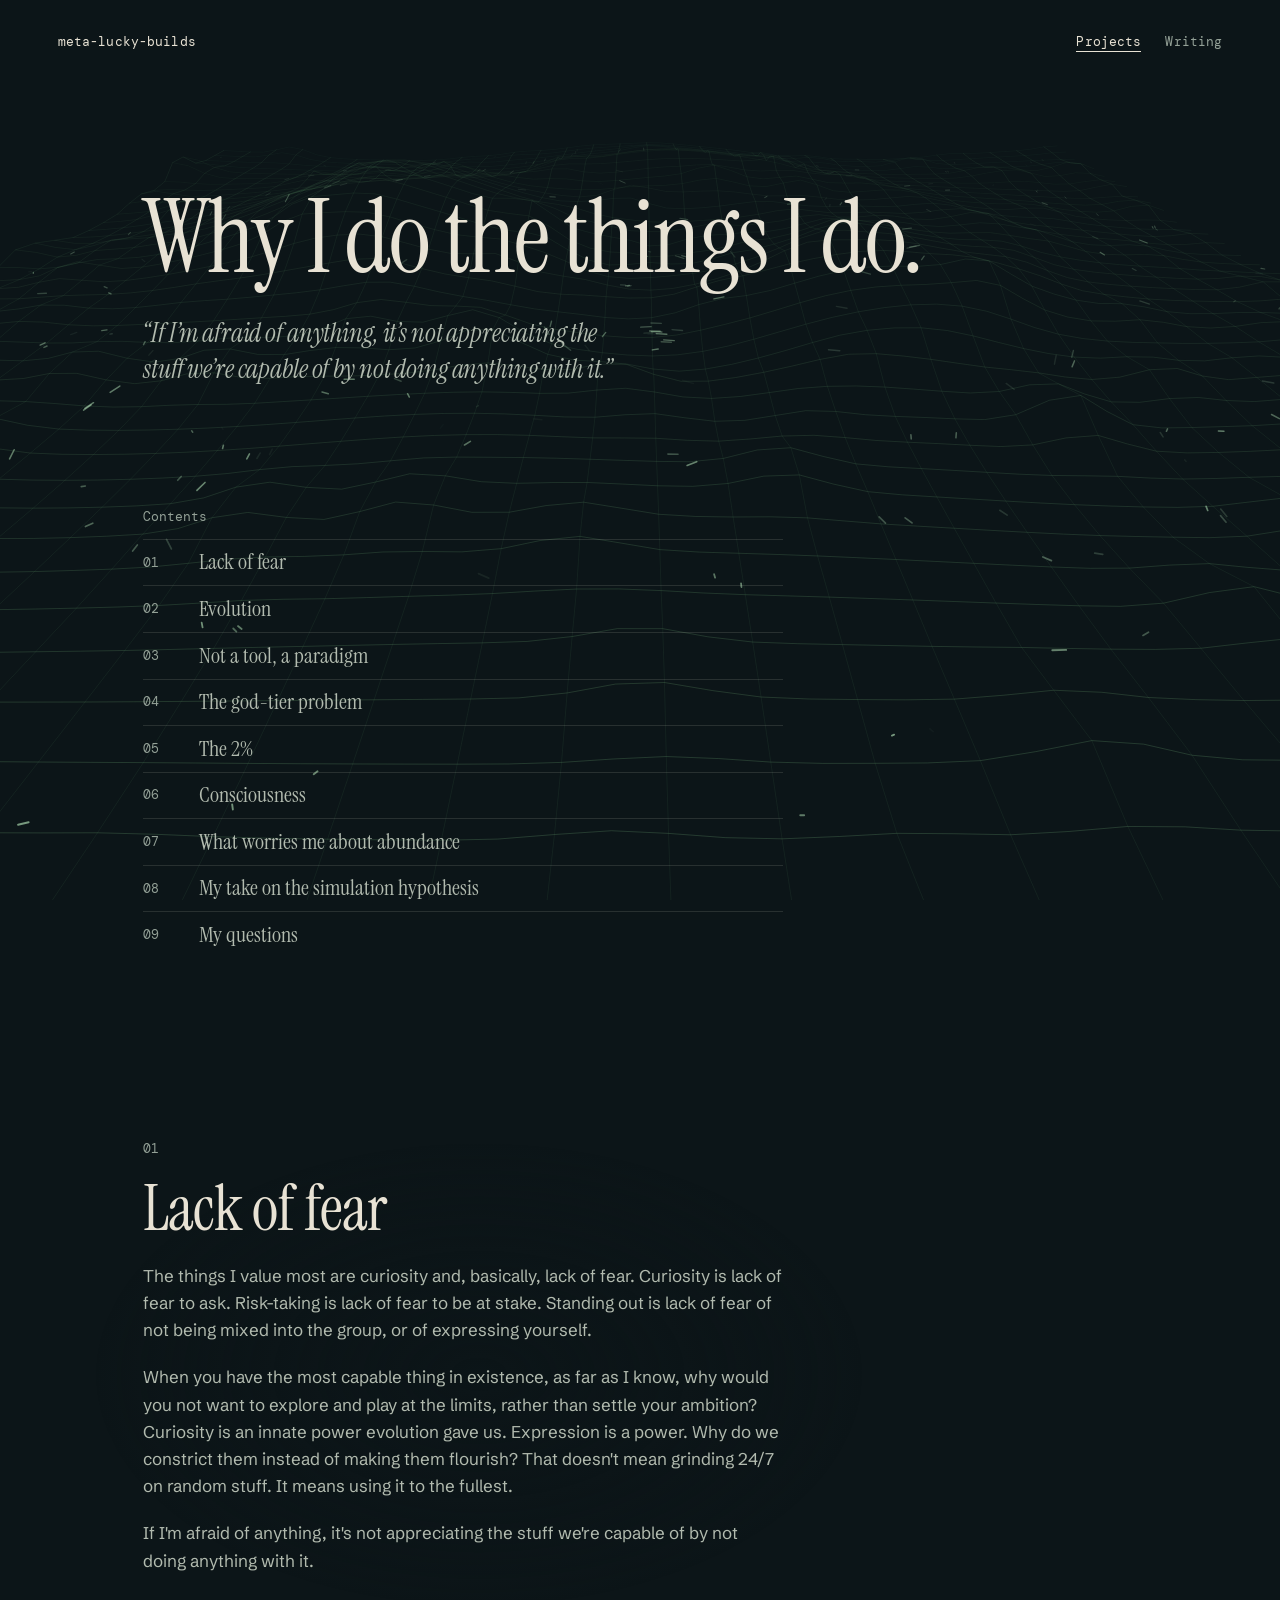
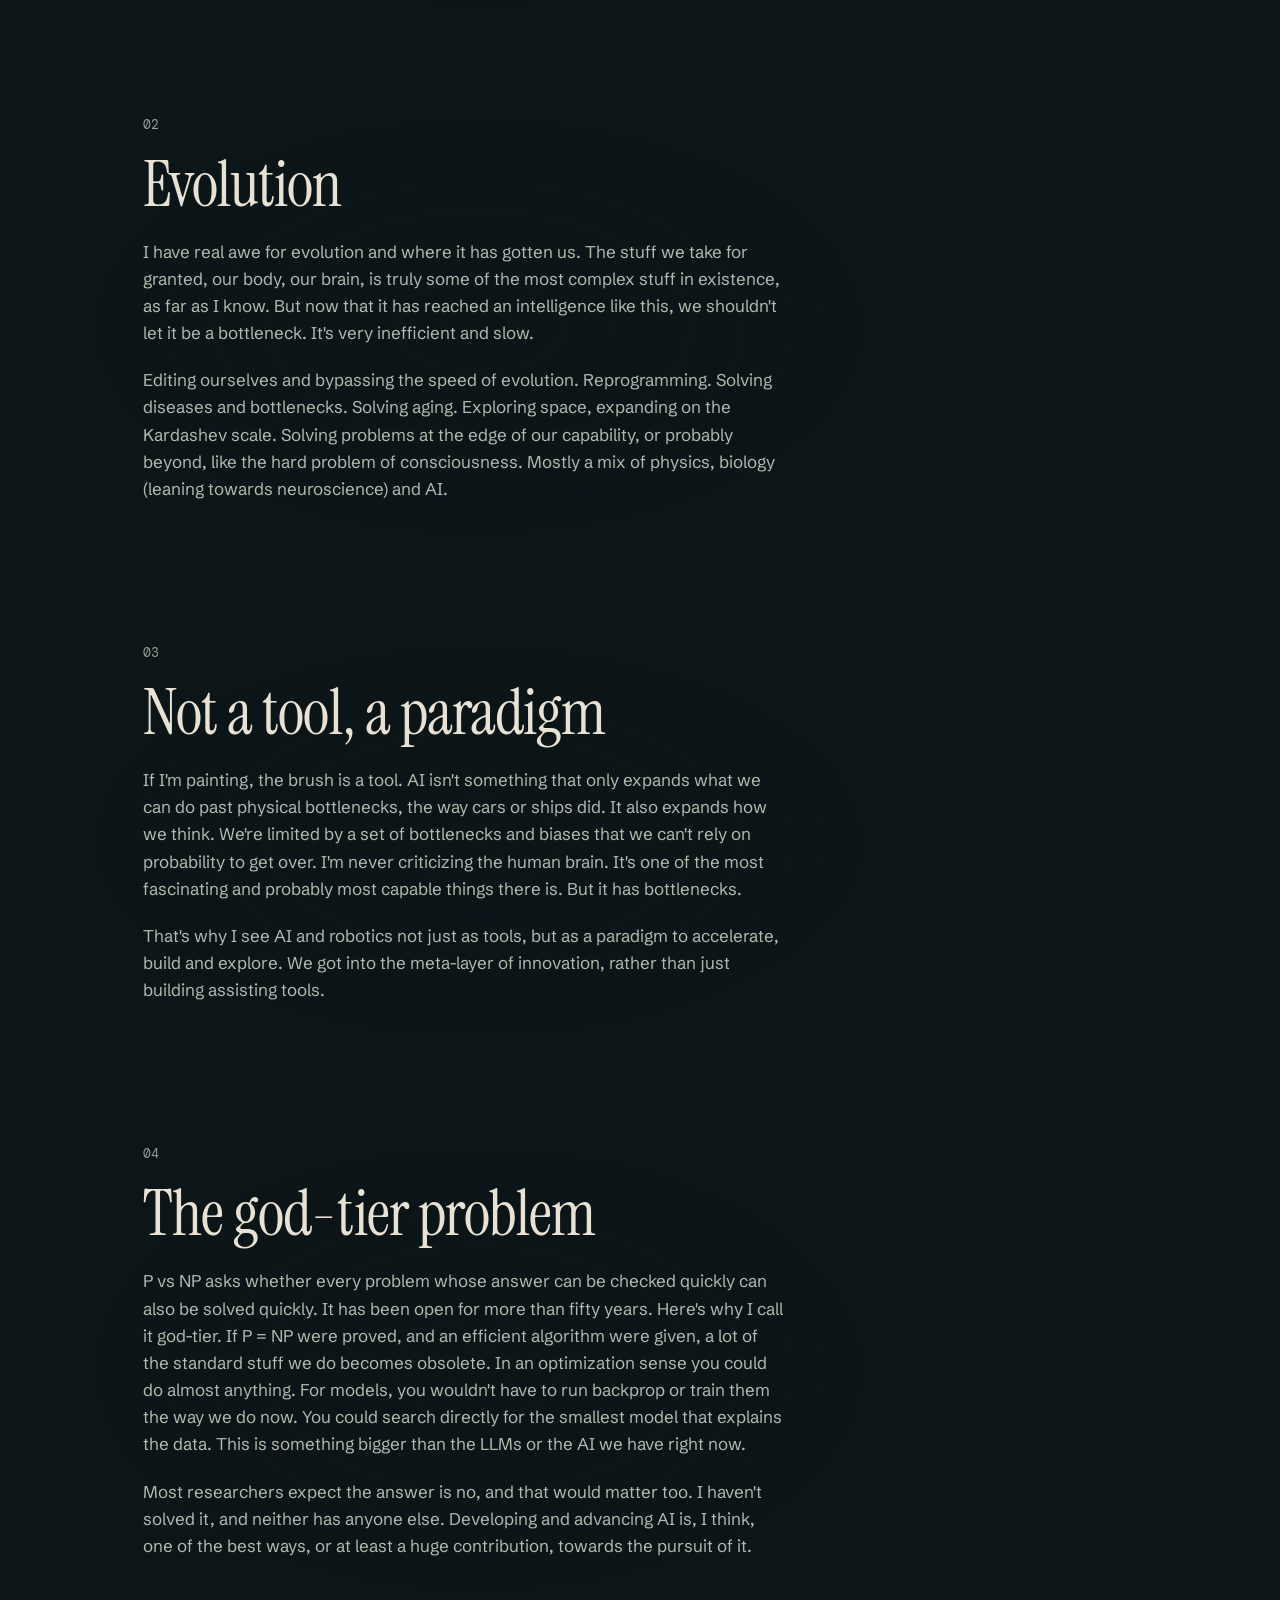
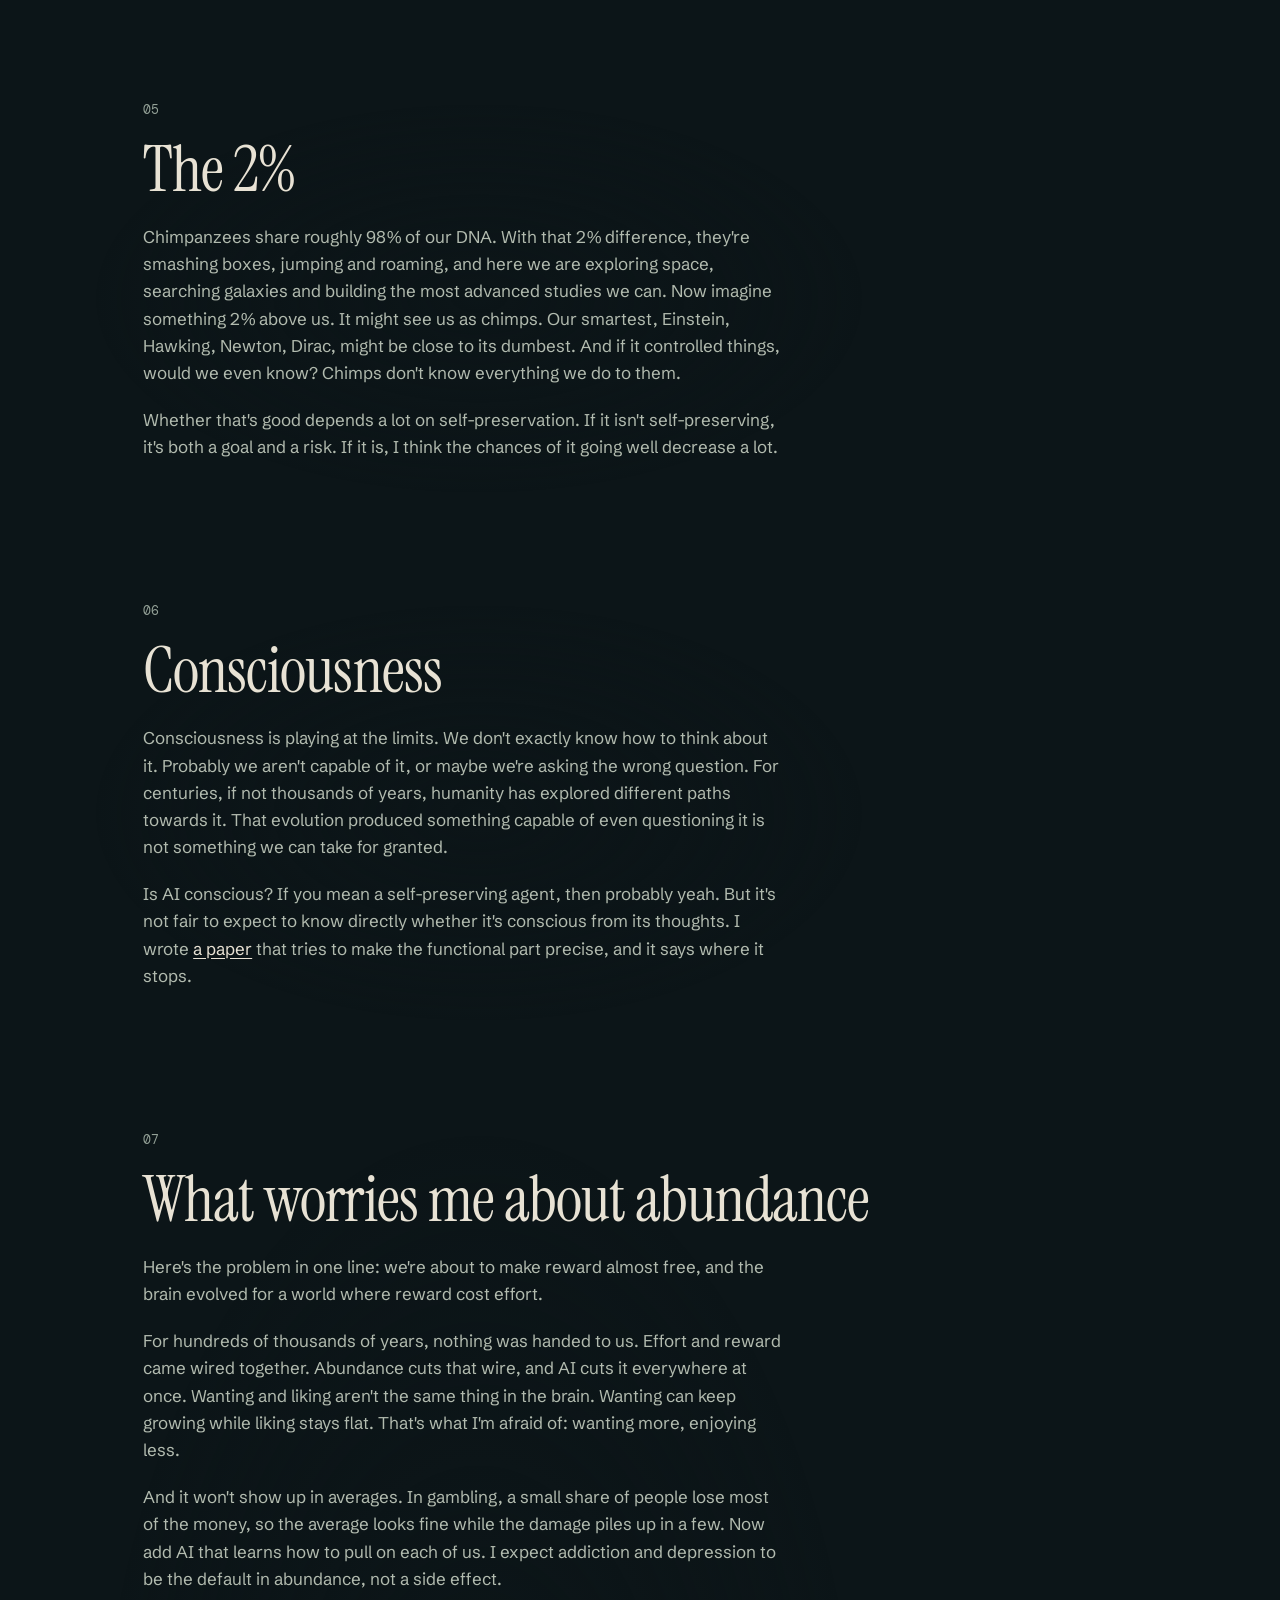
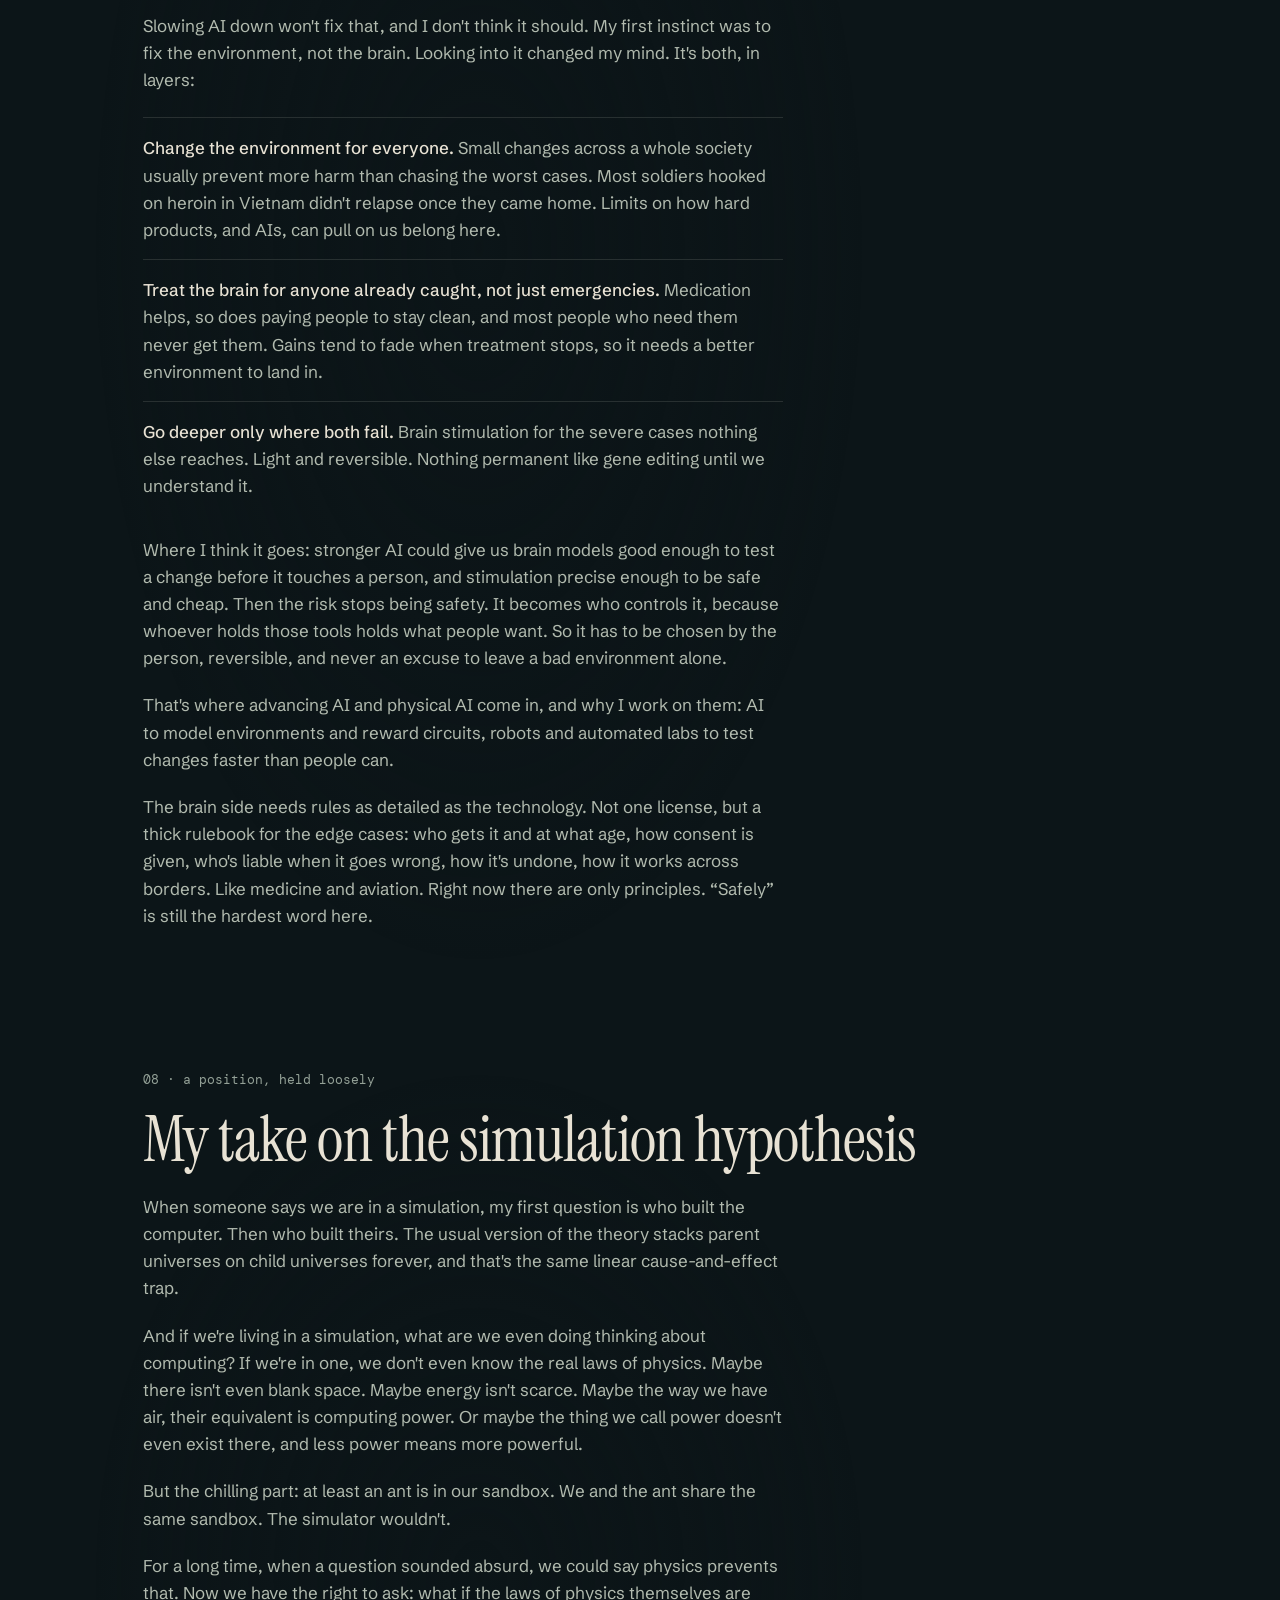
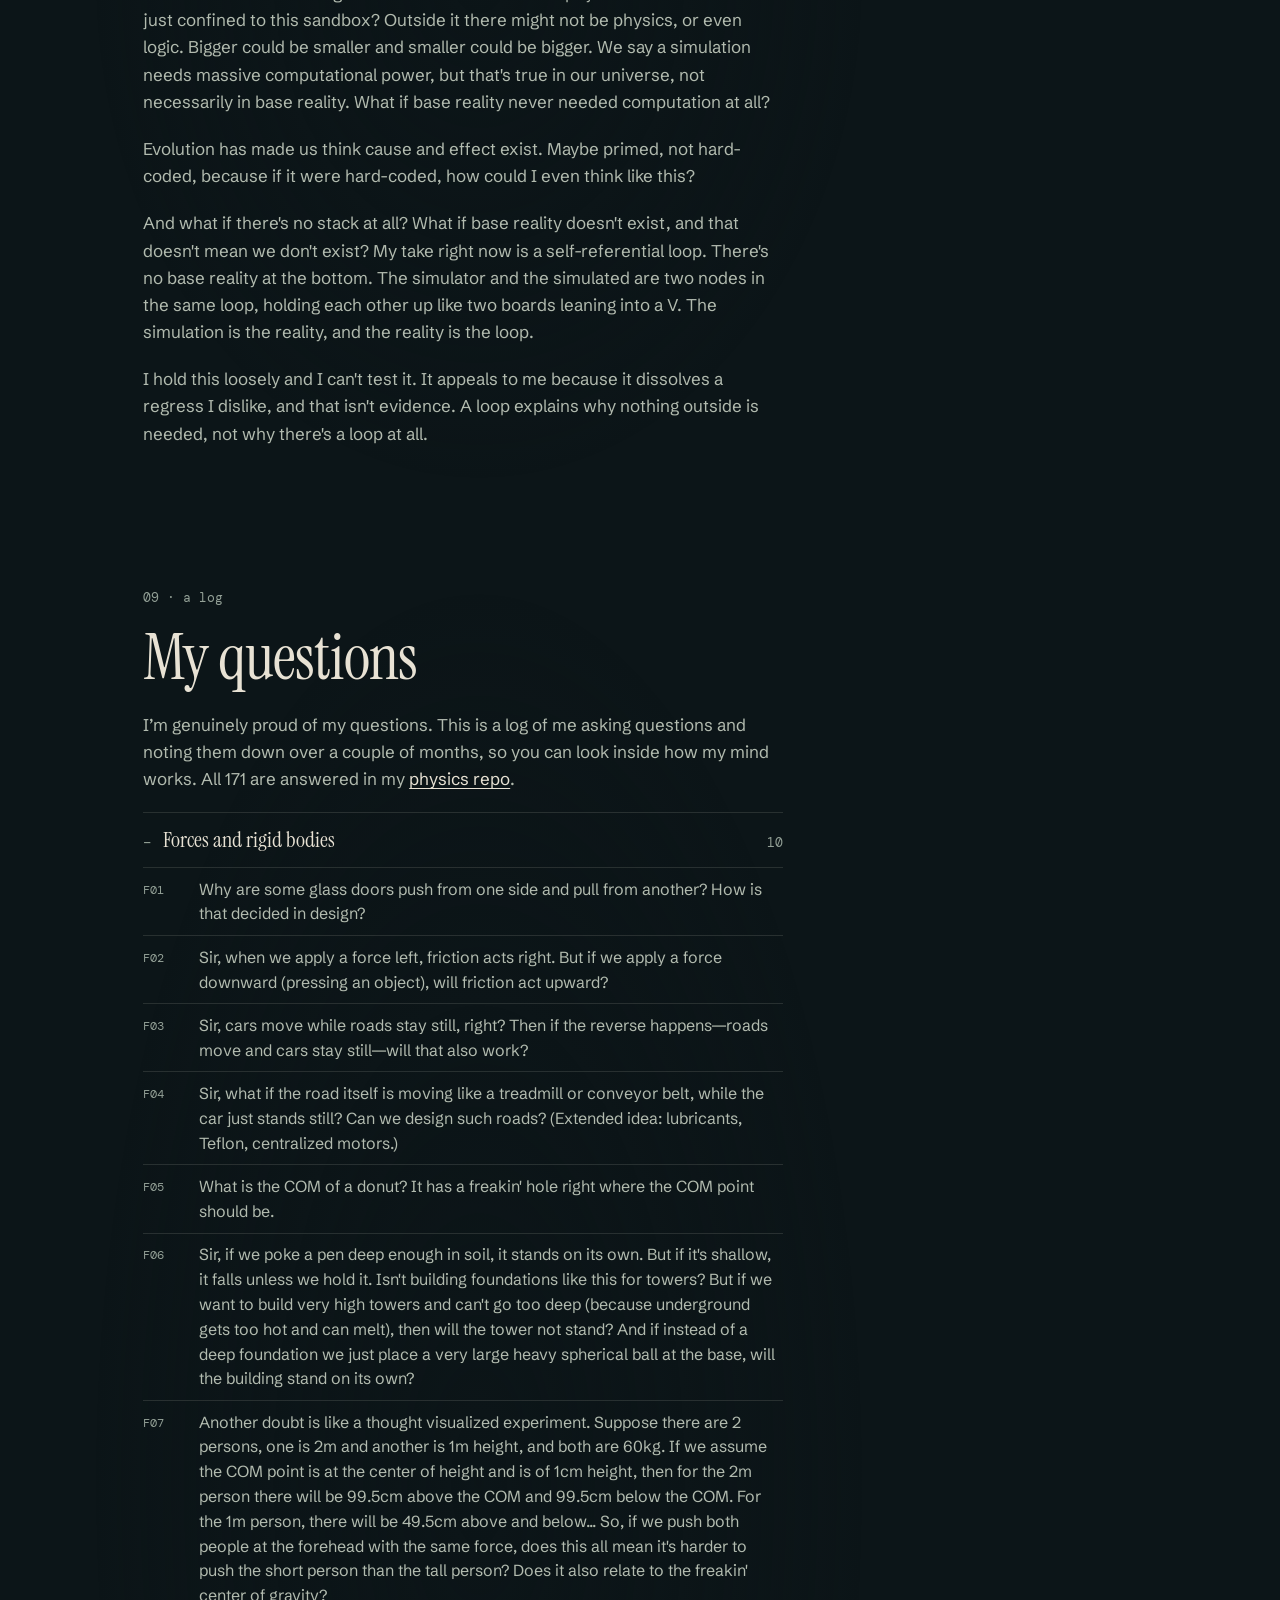
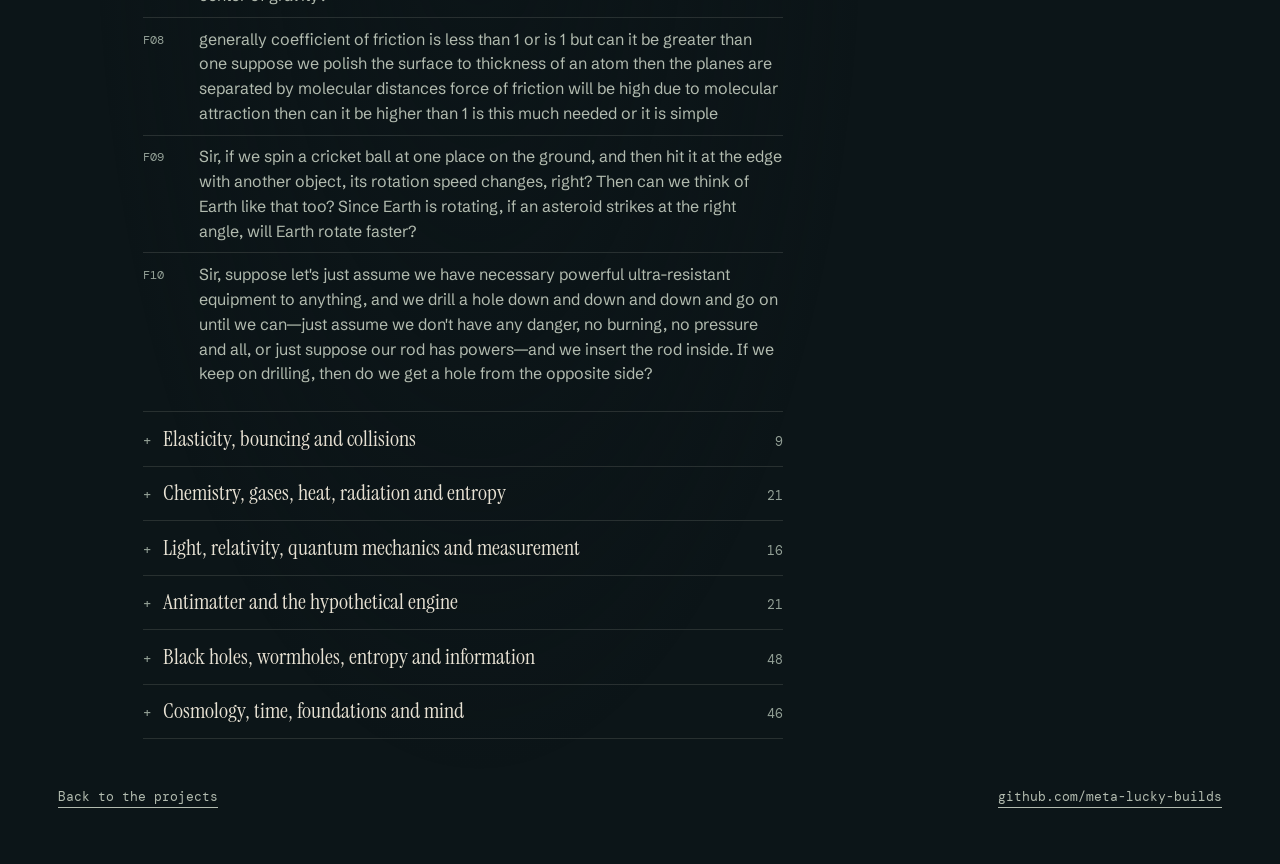
==== commit 681b632e: "Question log: soften swearing, first person throughout Co-Authored-By: Claude Opus 5.5 <noreply@anth" ====
--- a/writing.html
+++ b/writing.html
@@ -146,9 +146,9 @@
               <li><span class="qlog__id">F02</span><span class="qlog__q">Sir, when we apply a force left, friction acts right. But if we apply a force downward (pressing an object), will friction act upward?</span></li>
               <li><span class="qlog__id">F03</span><span class="qlog__q">Sir, cars move while roads stay still, right? Then if the reverse happens—roads move and cars stay still—will that also work?</span></li>
               <li><span class="qlog__id">F04</span><span class="qlog__q">Sir, what if the road itself is moving like a treadmill or conveyor belt, while the car just stands still? Can we design such roads? (Extended idea: lubricants, Teflon, centralized motors.)</span></li>
-              <li><span class="qlog__id">F05</span><span class="qlog__q">What is the COM of a donut? It has a fuckin' hole right where the COM point should be.</span></li>
+              <li><span class="qlog__id">F05</span><span class="qlog__q">What is the COM of a donut? It has a freakin' hole right where the COM point should be.</span></li>
               <li><span class="qlog__id">F06</span><span class="qlog__q">Sir, if we poke a pen deep enough in soil, it stands on its own. But if it's shallow, it falls unless we hold it. Isn't building foundations like this for towers? But if we want to build very high towers and can't go too deep (because underground gets too hot and can melt), then will the tower not stand? And if instead of a deep foundation we just place a very large heavy spherical ball at the base, will the building stand on its own?</span></li>
-              <li><span class="qlog__id">F07</span><span class="qlog__q">Another doubt is like a thought visualized experiment. Suppose there are 2 persons, one is 2m and another is 1m height, and both are 60kg. If we assume the COM point is at the center of height and is of 1cm height, then for the 2m person there will be 99.5cm above the COM and 99.5cm below the COM. For the 1m person, there will be 49.5cm above and below... So, if we push both people at the forehead with the same force, does this all mean it's harder to push the short person than the tall person? Does it also relate to the fuckin' center of gravity?</span></li>
+              <li><span class="qlog__id">F07</span><span class="qlog__q">Another doubt is like a thought visualized experiment. Suppose there are 2 persons, one is 2m and another is 1m height, and both are 60kg. If we assume the COM point is at the center of height and is of 1cm height, then for the 2m person there will be 99.5cm above the COM and 99.5cm below the COM. For the 1m person, there will be 49.5cm above and below... So, if we push both people at the forehead with the same force, does this all mean it's harder to push the short person than the tall person? Does it also relate to the freakin' center of gravity?</span></li>
               <li><span class="qlog__id">F08</span><span class="qlog__q">generally coefficient of friction is less than 1 or is 1 but can it be greater than one suppose we polish the surface to thickness of an atom then the planes are separated by molecular distances force of friction will be high due to molecular attraction then can it be higher than 1 is this much needed or it is simple</span></li>
               <li><span class="qlog__id">F09</span><span class="qlog__q">Sir, if we spin a cricket ball at one place on the ground, and then hit it at the edge with another object, its rotation speed changes, right? Then can we think of Earth like that too? Since Earth is rotating, if an asteroid strikes at the right angle, will Earth rotate faster?</span></li>
               <li><span class="qlog__id">F10</span><span class="qlog__q">Sir, suppose let's just assume we have necessary powerful ultra-resistant equipment to anything, and we drill a hole down and down and down and go on until we can—just assume we don't have any danger, no burning, no pressure and all, or just suppose our rod has powers—and we insert the rod inside. If we keep on drilling, then do we get a hole from the opposite side?</span></li>
@@ -176,8 +176,8 @@
               <li><span class="qlog__id">T03</span><span class="qlog__q">Is the effect only seen on a continuous chain, or on branches also?</span></li>
               <li><span class="qlog__id">T04</span><span class="qlog__q">You said this effect is generally seen for three carbons. If we introduced carbons on the top and bottom of the carbon also, will it only be to those 4 or stretch to outer continuous chains?</span></li>
               <li><span class="qlog__id">T05</span><span class="qlog__q">It is distance dependent, as normally this effect is seen for 3 carbons, right? As the order of bond length is single &gt; double &gt; triple, so if we introduced double bonds instead of single, the double bonds have shorter bond length, which means the distance between those two atoms is reduced. So is there a chance now of stretching the effect to 4 carbons instead of 3?</span></li>
-              <li><span class="qlog__id">T06</span><span class="qlog__q">Graham's Law Explanation (in his words): Effusion means gas molecules going out of a small hole, escaping. Suppose you have a room and some emergency fire alarm went off. Everyone will run, but who can escape easier? The small, short, slim people only, right? Because they can fit easily and are less weight than tall, fat, heavy people. So here the rate means the speed at which they can escape is inversely proportional to their masses. The heavier people slow speed so less rate, the lighter people fast so high rate...</span></li>
-              <li><span class="qlog__id">T07</span><span class="qlog__q">After learning about gases: He lived seeing gas molecules "beaten up, clashing walls, colliding, going out of the system, transferring energy in and out." During a hot bath, he thought about evaporation and the speed increase of gas molecules. Washing oily hands, he saw bubbles forming and thought about intermolecular forces. Drinking hot water from a bottle, he watched it become cold and thought about "transfer of energy and increase in entropy of the world and decrease in the bottle."</span></li>
+              <li><span class="qlog__id">T06</span><span class="qlog__q">Graham's law, in my words: Effusion means gas molecules going out of a small hole, escaping. Suppose you have a room and some emergency fire alarm went off. Everyone will run, but who can escape easier? The small, short, slim people only, right? Because they can fit easily and are less weight than tall, fat, heavy people. So here the rate means the speed at which they can escape is inversely proportional to their masses. The heavier people slow speed so less rate, the lighter people fast so high rate...</span></li>
+              <li><span class="qlog__id">T07</span><span class="qlog__q">After learning about gases, I lived seeing gas molecules beaten up, clashing walls, colliding, going out of the system, transferring energy in and out. During a hot bath, I thought about evaporation and the speed increase of gas molecules. Washing oily hands, I saw bubbles forming and thought about intermolecular forces. Drinking hot water from a bottle, I watched it become cold and thought about the transfer of energy, and the increase in entropy of the world and decrease in the bottle.</span></li>
               <li><span class="qlog__id">T08</span><span class="qlog__q">what i understood is suppose an apple at 30c is kept in the refrigerator then the liquid inside the refrigeration idk what it is but heating or cooling is just transfer of heat and the liquid is much cooler than apple so it draws heat and it has a very very low boiling point so it becomes steam and by that the apple cools as heat is drawn out of it and the steam gets condensed by condenser and the process goes on</span></li>
               <li><span class="qlog__id">T09</span><span class="qlog__q">Why can't we make bulbs of red color or dark orange warm yellow? Suppose if we heat an object, first it becomes red, then yellow, then blue, then eventually white, based on the VIBGYOR order. So for an object to reach violet, indigo, blue, white, it must be heated so much. And also, the melatonin release in our body drops body temperature for sleep. If the room temperature is dropped or is low, then it will be easier for our body to drop its temp than if the room was hot. So based on this, if we keep red/orange bulbs before sleeping, won't it improve our sleep quality?</span></li>
               <li><span class="qlog__id">T10</span><span class="qlog__q">If an object emits heat (radiation), does it later reabsorb the same radiation it emitted?</span></li>
@@ -237,8 +237,8 @@
               <li><span class="qlog__id">A17</span><span class="qlog__q">Engine steps 6–7, sorting and repeat: newly created e⁻ and e⁺ are mixed. Use crossed electric and magnetic fields (mass spectrometer style) to separate them by charge. Return particles to their respective magnetic bottles. Cycle repeats with the same particles (or their energy-equivalents).</span></li>
               <li><span class="qlog__id">A18</span><span class="qlog__q">Engine energy flow (ideal): E_initial = 2mₑc² = 1.022 MeV for one pair at rest. After annihilation two photons, each 511 keV. Work extracted W = 2 × (511 keV − E_final). For the reverse process we need 2E_final ≥ 1.022 MeV, so E_final ≥ 511 keV, which means W ≤ 0. Thus the ideal closed cycle gives zero net work unless you add external energy.</span></li>
               <li><span class="qlog__id">A19</span><span class="qlog__q">The "catalytic energy boost" idea: instead of just e⁺e⁻, use higher-energy annihilation (e.g., proton–antiproton) → more photons → extract more work before hitting the reverse threshold. Example: p + p̄ annihilation → many pions and photons, some energy lost to neutrinos, but usable photon energy ~1–2 GeV. The reverse process to make e⁺e⁻ only needs 1.022 MeV, so you have energy headroom to extract work.</span></li>
-              <li><span class="qlog__id">A20</span><span class="qlog__q">Efficiency ceiling claimed for the model: maximum efficiency in open-loop (using antimatter as fuel once) η_max ≈ 1 − mₑc²/E_γ,initial; if E_γ,initial ≫ mₑc² (from high-energy annihilation), η → 1. Closed-loop with perfect reversibility: net efficiency → 0% unless external energy is added (because the reverse step needs at least as much energy as you extracted).</span></li>
-              <li><span class="qlog__id">A21</span><span class="qlog__q">Critical challenges claimed for the model: (A) no material reflects 511 keV photons efficiently; (B) annihilation photons have random direction in the lab frame if particles have momentum, and capturing all photons is impossible without prior knowledge (quantum measurement problem); (C) pair-production yield is low unless photons are high energy and perfectly aligned, requiring enormous photon densities; (D) each step (emission, scattering, detection) increases entropy, and perfect reversal would require Maxwell's Demon to sort particles, which itself consumes energy; (E) storing positrons without annihilation losses is hard (currently done in Penning traps but with limited density and time).</span></li>
+              <li><span class="qlog__id">A20</span><span class="qlog__q">Efficiency ceiling for my model: maximum efficiency in open-loop (using antimatter as fuel once) η_max ≈ 1 − mₑc²/E_γ,initial; if E_γ,initial ≫ mₑc² (from high-energy annihilation), η → 1. Closed-loop with perfect reversibility: net efficiency → 0% unless external energy is added (because the reverse step needs at least as much energy as you extracted).</span></li>
+              <li><span class="qlog__id">A21</span><span class="qlog__q">Critical challenges for my model: (A) no material reflects 511 keV photons efficiently; (B) annihilation photons have random direction in the lab frame if particles have momentum, and capturing all photons is impossible without prior knowledge (quantum measurement problem); (C) pair-production yield is low unless photons are high energy and perfectly aligned, requiring enormous photon densities; (D) each step (emission, scattering, detection) increases entropy, and perfect reversal would require Maxwell's Demon to sort particles, which itself consumes energy; (E) storing positrons without annihilation losses is hard (currently done in Penning traps but with limited density and time).</span></li>
             </ol>
           </details>
           <details class="qlog">
@@ -300,7 +300,7 @@
               <li><span class="qlog__id">C01</span><span class="qlog__q">So is that the reason the universe expands—to move towards higher entropy? If that's true, then what is it expanding into? And according to the Big Bang theory, what was the particle the total universe was fit into? And what does that mean? First of all, the density of that particle is almost tending to infinity? What is this universe? How do we know the universe expands?</span></li>
               <li><span class="qlog__id">C02</span><span class="qlog__q">size of universe is about 93 bil light years but age of universe is 13.6 bil yrs how is this possible</span></li>
               <li><span class="qlog__id">C03</span><span class="qlog__q">actually light travels from something so we can see them but is it like all the stars we see now in the sky they are very very far so much far that we are still seeing suppose an eg a star exploded we dont know it and it is so much far way like suppose andromeda galaxy u think 2.5mil years to travel to us that light and are we still seeing the past if that is true then what must people in the past saw and what their past saw and also does expansion of universe count in this and realized that right now only about 94% of galaxies are out of reach for us forever even at light speed and due to expansion of universe almost 99.99% will be unreachable in a few billion or maybe trillion years and that if we live till then</span></li>
-              <li><span class="qlog__id">C04</span><span class="qlog__q">if we think that universe has an edge or an end suppose just think we go there and throw a ball and there are two chances it dosent come back or it comes back then if it comes back that means it had just bounced off something even energy or got pushed back by something that means there is still something out there and if it dosent come back then there is still space so it didnt come back so we are not looking at the edge so when we ask what is beyond the universe first we must ask what beyond means and also suppose does it mean the space-time warps itself so there wont be any edges if that is the case then what happens when you throw a ball then it dosent have any edge fuckin nonsense i didnt get this even though my thought experiment i didnt understand it explain</span></li>
+              <li><span class="qlog__id">C04</span><span class="qlog__q">if we think that universe has an edge or an end suppose just think we go there and throw a ball and there are two chances it dosent come back or it comes back then if it comes back that means it had just bounced off something even energy or got pushed back by something that means there is still something out there and if it dosent come back then there is still space so it didnt come back so we are not looking at the edge so when we ask what is beyond the universe first we must ask what beyond means and also suppose does it mean the space-time warps itself so there wont be any edges if that is the case then what happens when you throw a ball then it dosent have any edge freakin nonsense i didnt get this even though my thought experiment i didnt understand it explain</span></li>
               <li><span class="qlog__id">C05</span><span class="qlog__q">If the arrow of time exists, why consider past time travel at all?</span></li>
               <li><span class="qlog__id">C06</span><span class="qlog__q">If someone travels at ~99.95% the speed of light, how much time passes on Earth vs their body?</span></li>
               <li><span class="qlog__id">C07</span><span class="qlog__q">Would biology be overridden by physics in such travel?</span></li>
@@ -333,7 +333,7 @@
               <li><span class="qlog__id">C34</span><span class="qlog__q">Could parallel universes generate such observers?</span></li>
               <li><span class="qlog__id">C35</span><span class="qlog__q">Sir, if any of the fundamental things we learn or believe goes wrong, then almost 90% of what we learn and observe or theories and formulas all will become wrong, right? Because all of those assumed that thing to be true?</span></li>
               <li><span class="qlog__id">C36</span><span class="qlog__q">Physics is not the reality; it's the things we make up to understand reality.</span></li>
-              <li><span class="qlog__id">C37</span><span class="qlog__q">Everything in physics—the laws and all—may or may not be real. They are just our observations, hypotheses sounding true in most of the things we know. 'Here we know' is an important thing. One day if we explore almost 99.999...% tending to infinity, no law exists; everything has a special special law. Then undergraduation will become till funeral because so much to learn. If we know more, then one or more things might come to say our existing knowledge is false. Now if I say to you quantum mechanics or special relativity is false, you will be like 'Are you dumb or what? It's proved, tested, observed.' And think about this: when Newton-age mechanics was there, if you said something like relativity, everyone would laugh and say 'WTF are you yelling?' But now after questioning, curiosity, hypothesis, observations, mathematics, we created a law. And if we observe more and more, we might find cases where the law doesn't work, then we won't consider it a law. Just imagine if the universe was a person seeing the discoveries, inventions, theories of humans and laughing.</span></li>
+              <li><span class="qlog__id">C37</span><span class="qlog__q">Everything in physics—the laws and all—may or may not be real. They are just our observations, hypotheses sounding true in most of the things we know. 'Here we know' is an important thing. One day if we explore almost 99.999...% tending to infinity, no law exists; everything has a special special law. Then undergraduation will become till funeral because so much to learn. If we know more, then one or more things might come to say our existing knowledge is false. Now if I say to you quantum mechanics or special relativity is false, you will be like 'Are you dumb or what? It's proved, tested, observed.' And think about this: when Newton-age mechanics was there, if you said something like relativity, everyone would laugh and say 'What the heck are you yelling?' But now after questioning, curiosity, hypothesis, observations, mathematics, we created a law. And if we observe more and more, we might find cases where the law doesn't work, then we won't consider it a law. Just imagine if the universe was a person seeing the discoveries, inventions, theories of humans and laughing.</span></li>
               <li><span class="qlog__id">C38</span><span class="qlog__q">Ma'am, when we get dreams, we have visions, right? Then what about blind people? What do they see in their dreams, or what happens in their mind?</span></li>
               <li><span class="qlog__id">C39</span><span class="qlog__q">Sir, how was Pythagoras' theorem invented? Is there any proof rigorous, or just random observation?</span></li>
               <li><span class="qlog__id">C40</span><span class="qlog__q">another doubt is why are our thoughts arent made of atoms the food we eat is atoms the digestive atoms the nutrients atoms the neurons atoms the brain whole atoms the electric signals passes is atoms but why arent our thoughts are made of atoms how do we generate something which is not atom from something which is atom in this case it is not a physical thing we cant touch it means like how can we make something non physical from physical</span></li>
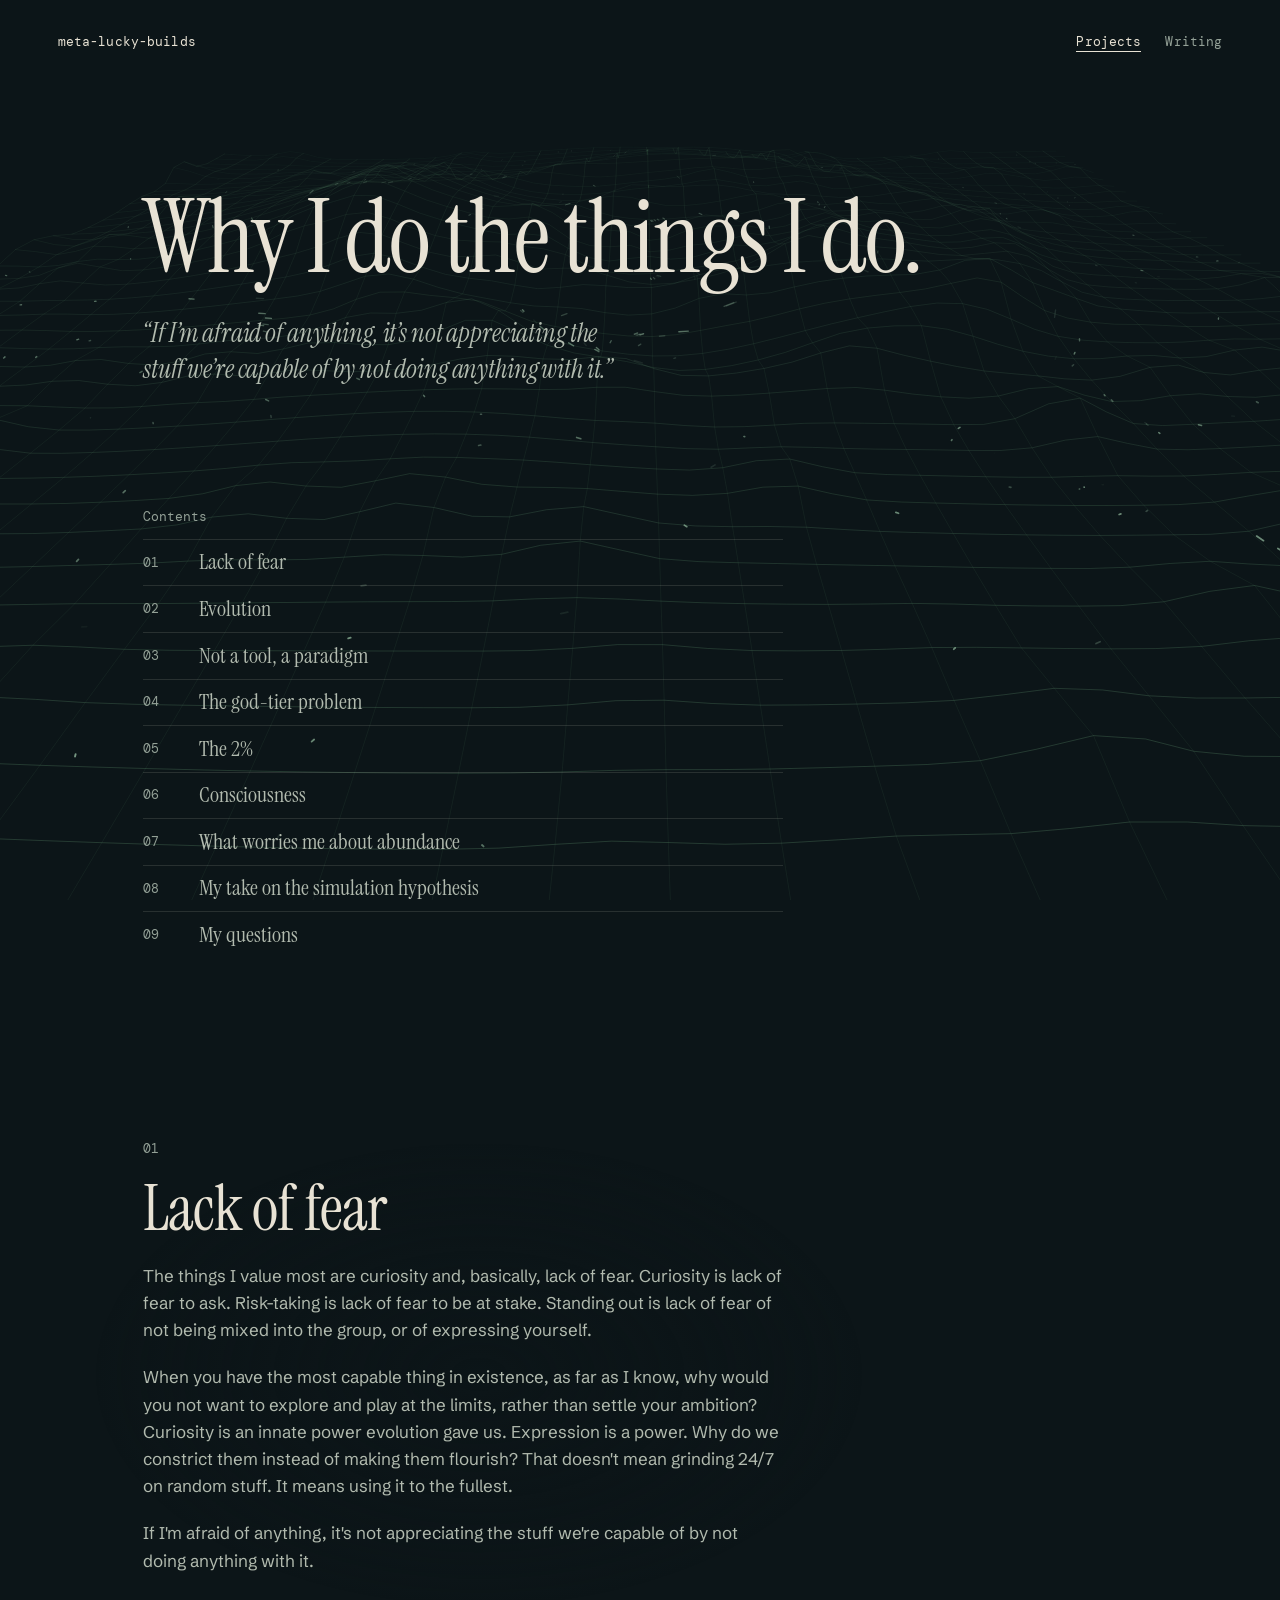
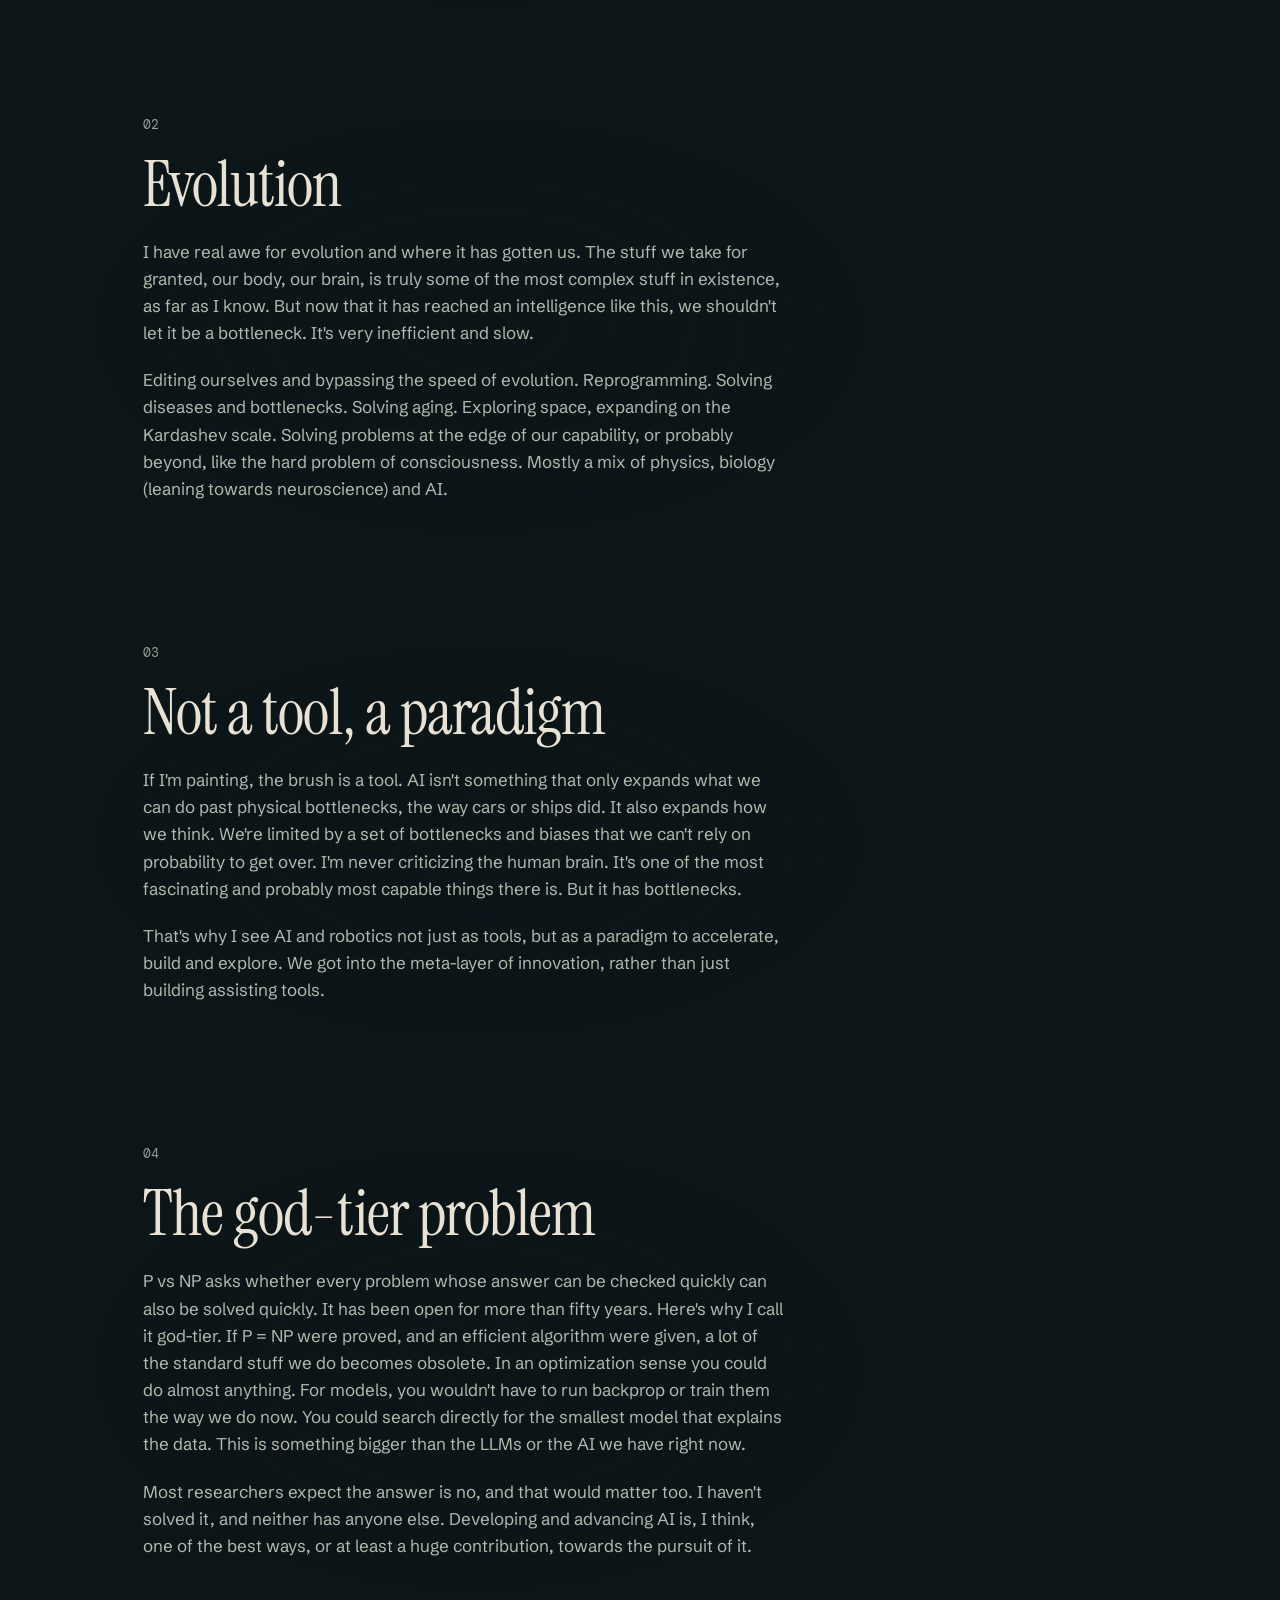
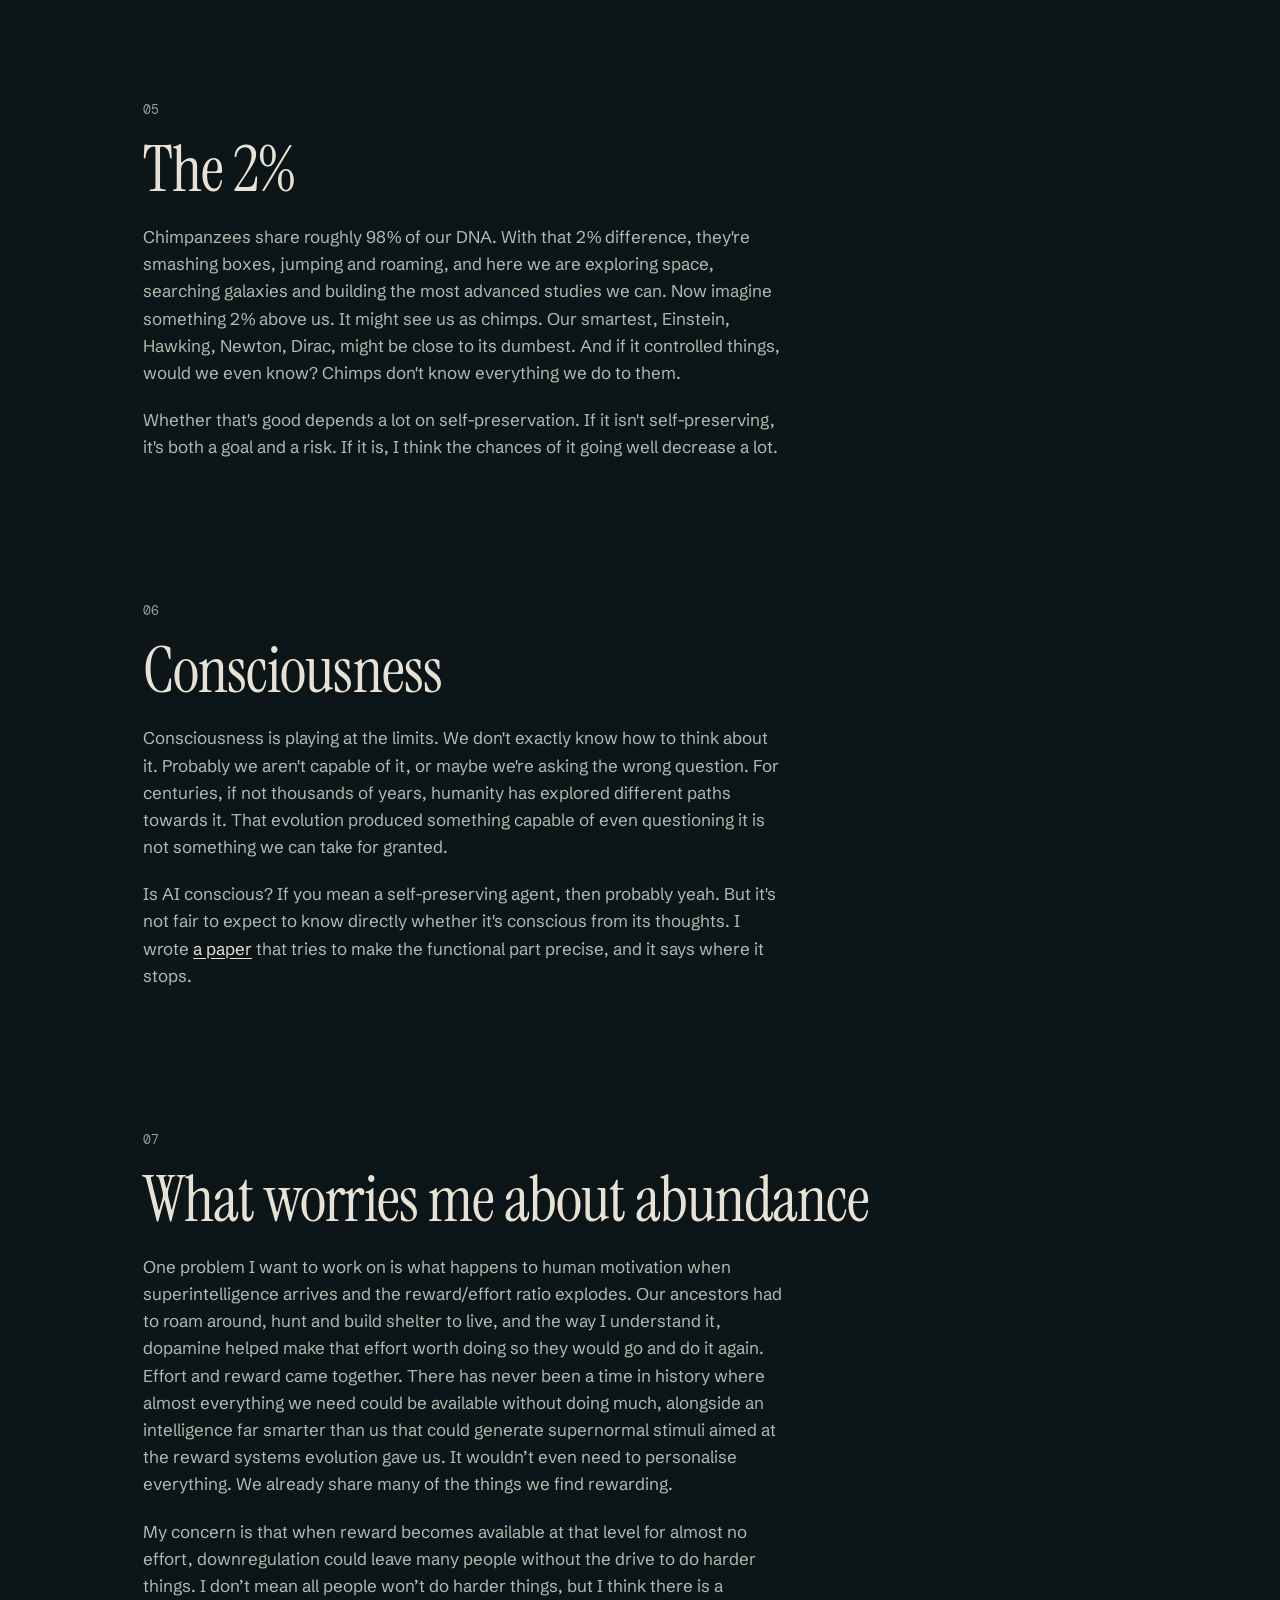
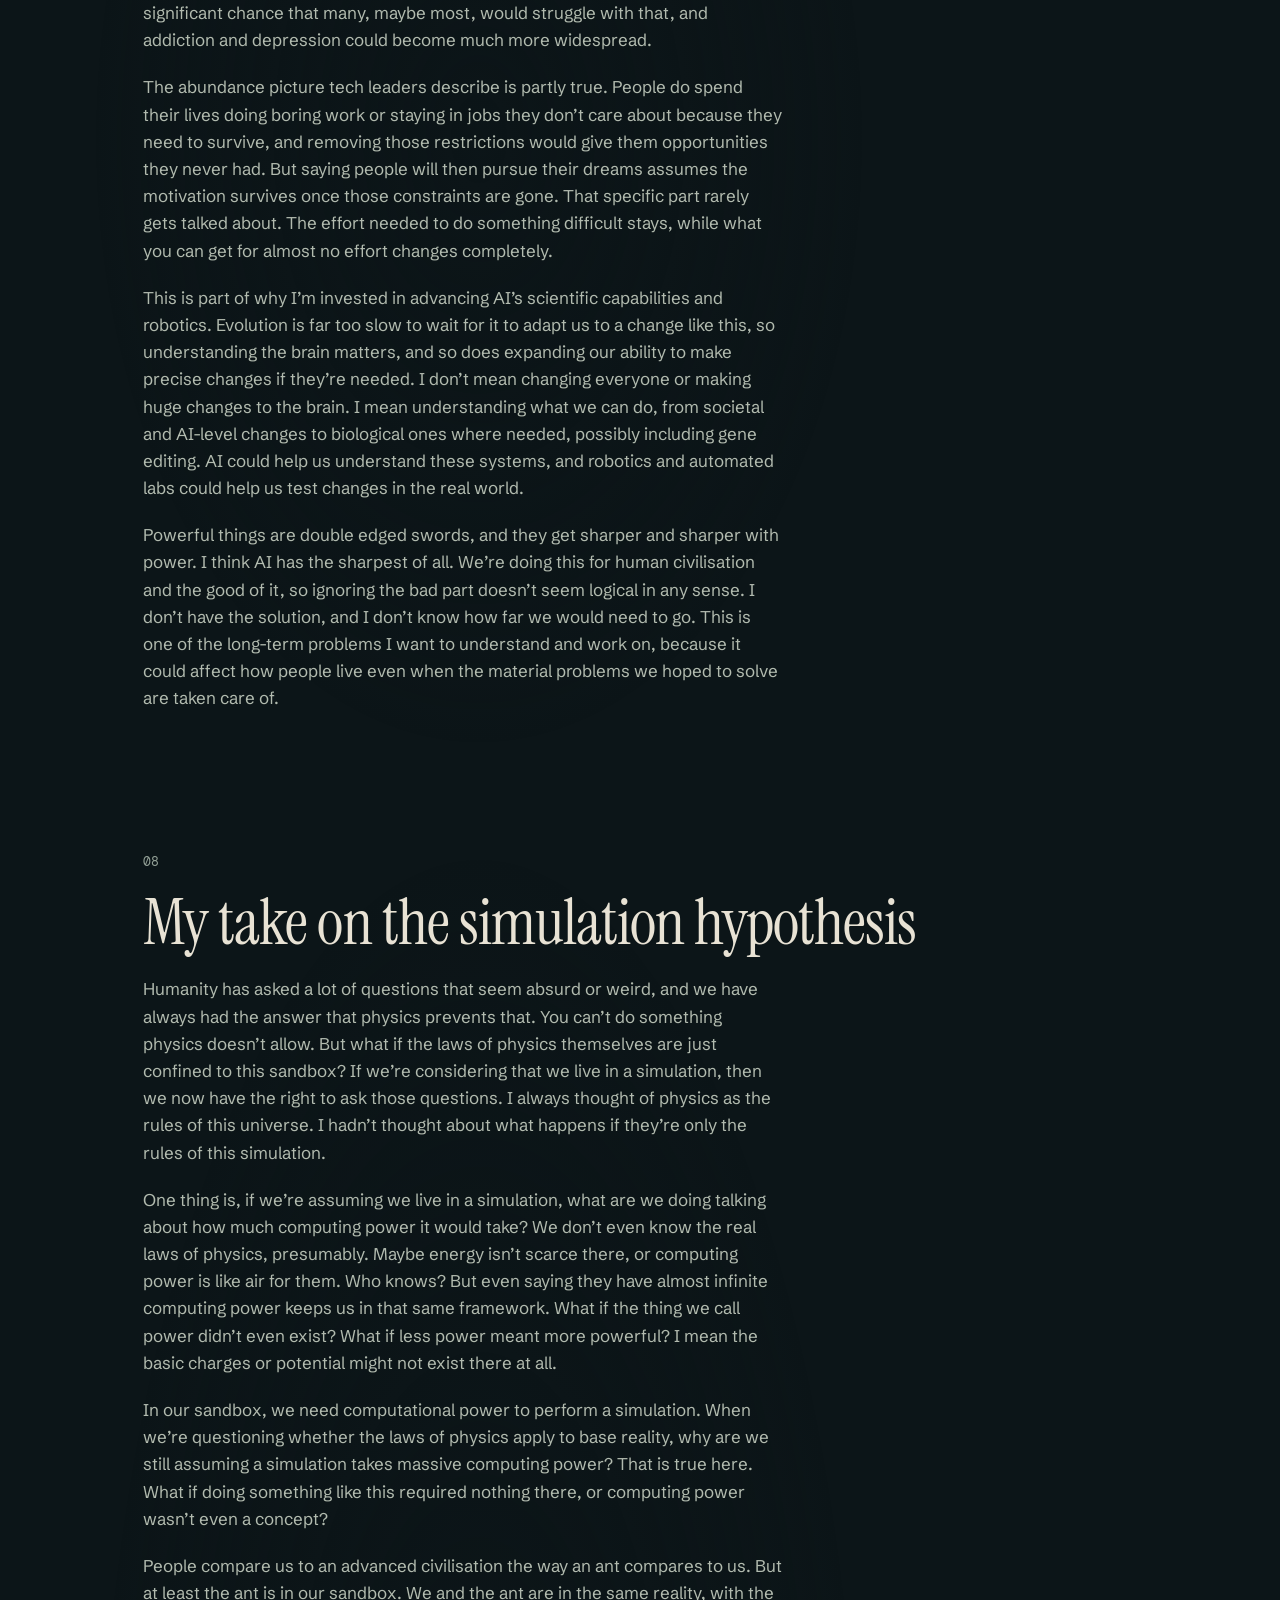
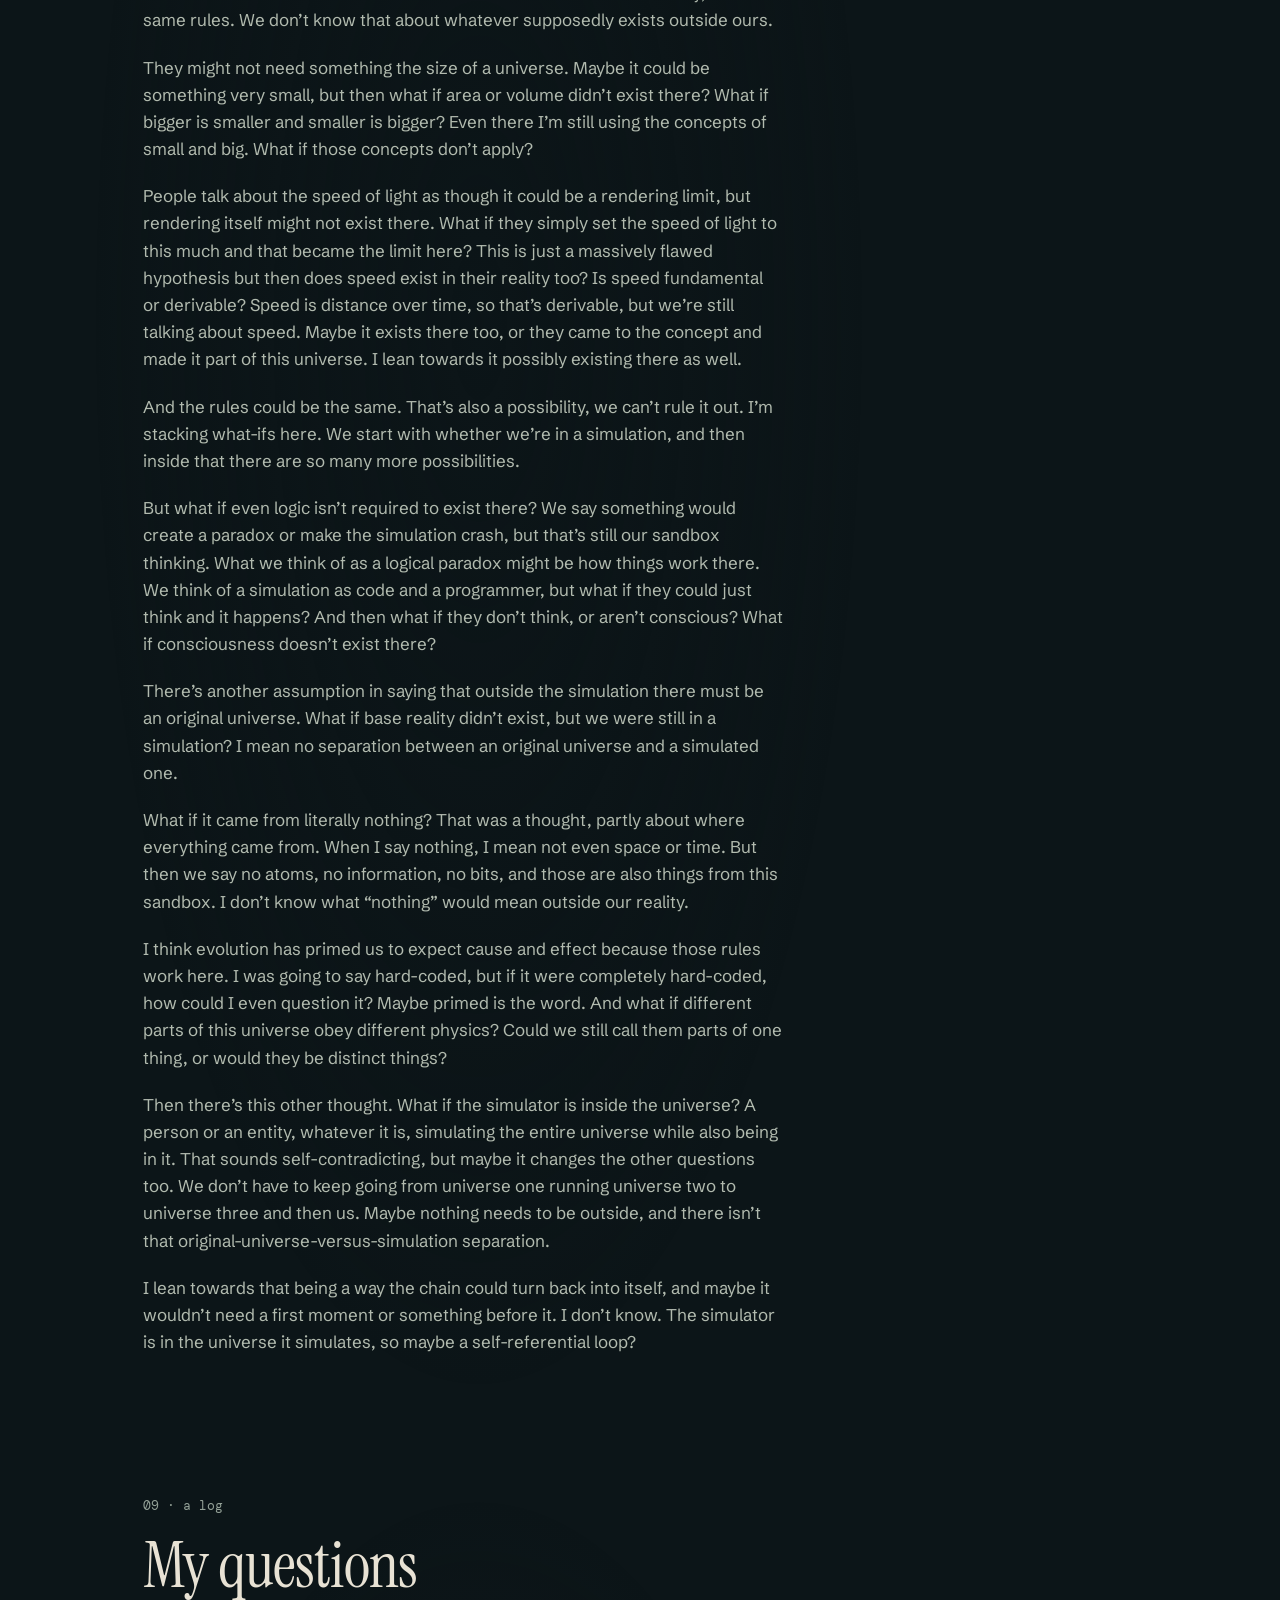
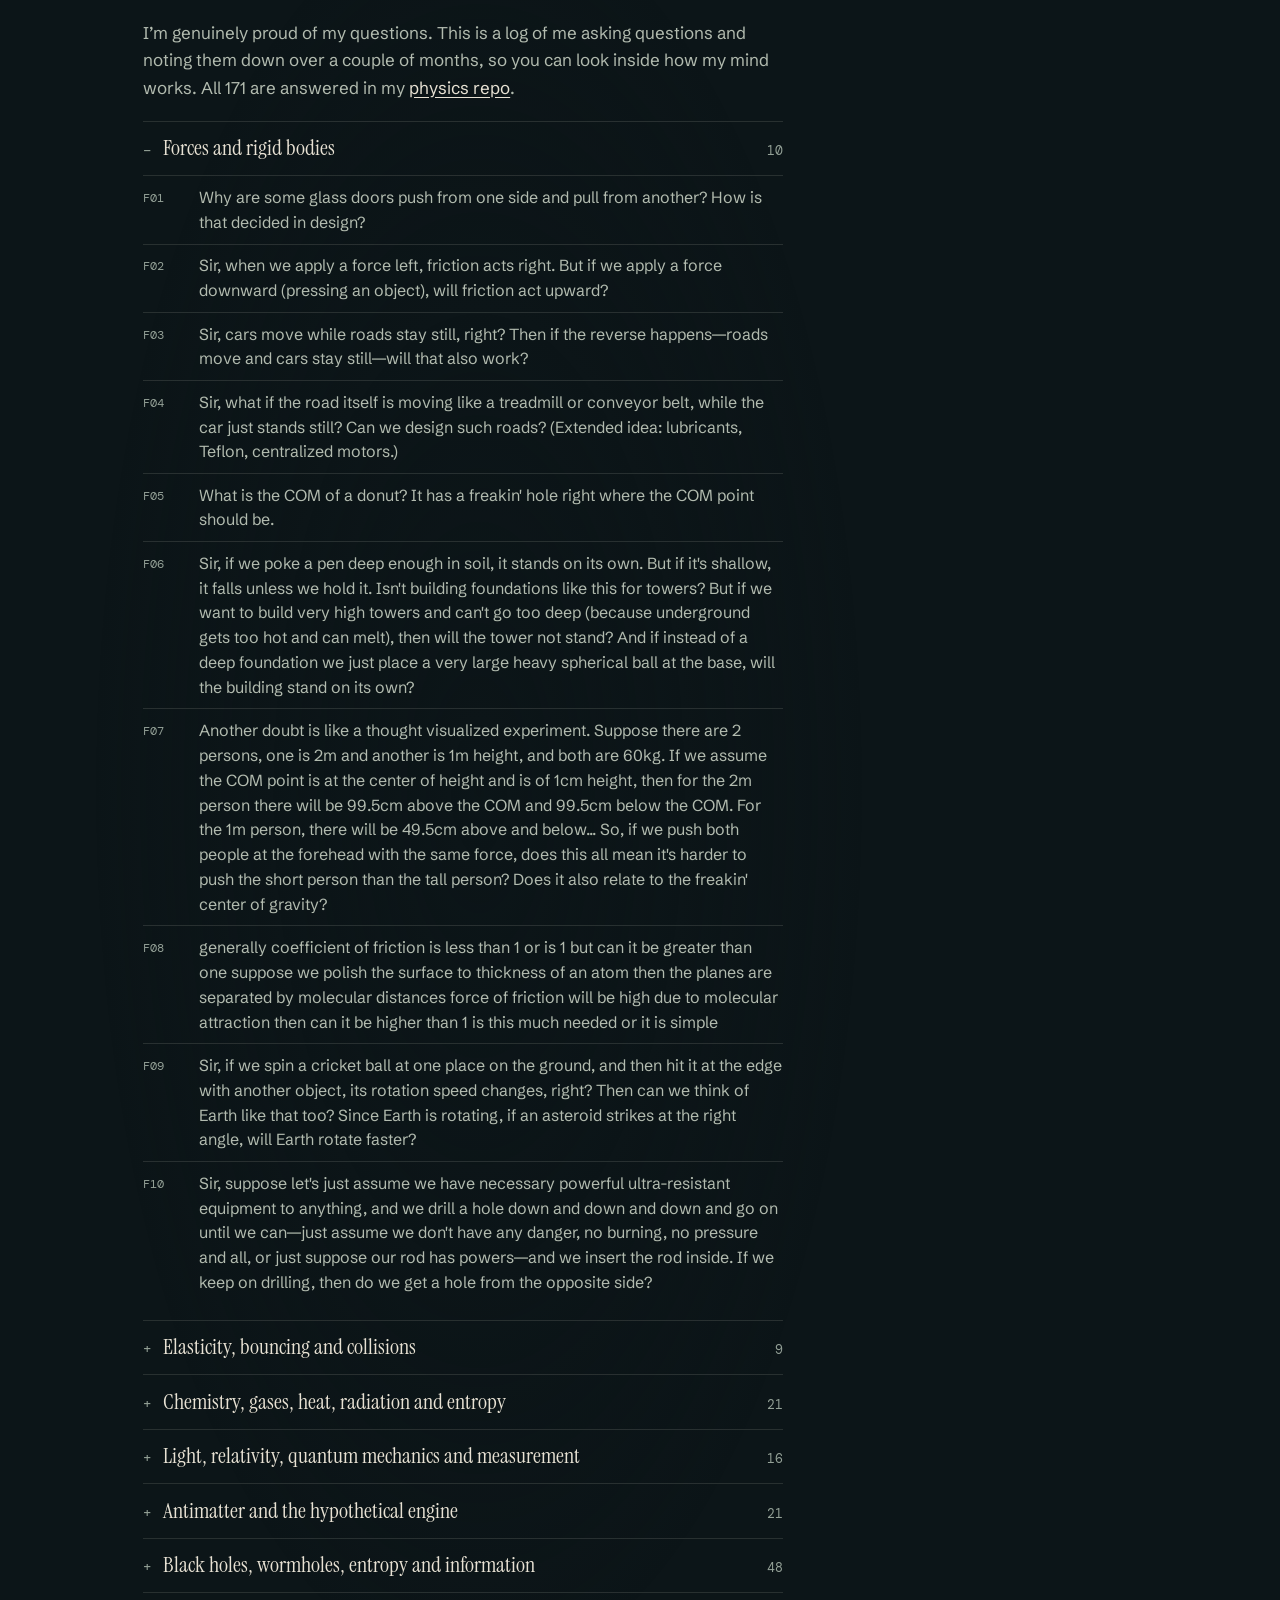
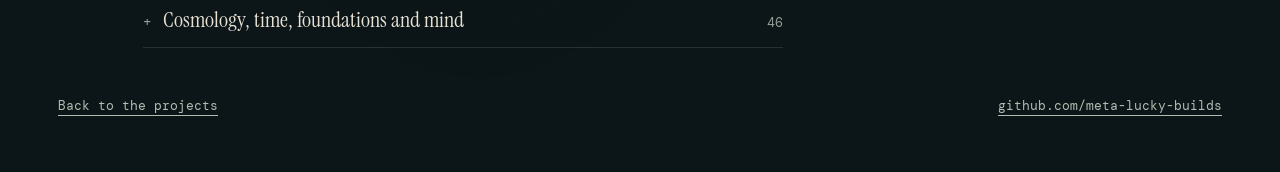
==== commit 3e4c3e81: "Abundance and simulation essays in my own words Co-Authored-By: Claude Opus 5.5 <noreply@anthropic.c" ====
--- a/writing.html
+++ b/writing.html
@@ -101,36 +101,35 @@
         </div>
       </section>
 
-      <section class="why essay" id="abundance" data-shape="well" data-note="a reward well, flattening" aria-labelledby="abundance-title">
+      <section class="why essay" id="abundance" data-shape="well" aria-labelledby="abundance-title">
         <p class="section-label">07</p>
         <div class="why__body">
           <h2 class="why__title" id="abundance-title">What worries me about abundance</h2>
-          <p>Here's the problem in one line: we're about to make reward almost free, and the brain evolved for a world where reward cost effort.</p>
-          <p>For hundreds of thousands of years, nothing was handed to us. Effort and reward came wired together. Abundance cuts that wire, and AI cuts it everywhere at once. Wanting and liking aren't the same thing in the brain. Wanting can keep growing while liking stays flat. That's what I'm afraid of: wanting more, enjoying less.</p>
-          <p>And it won't show up in averages. In gambling, a small share of people lose most of the money, so the average looks fine while the damage piles up in a few. Now add AI that learns how to pull on each of us. I expect addiction and depression to be the default in abundance, not a side effect.</p>
-          <p>Slowing AI down won't fix that, and I don't think it should. My first instinct was to fix the environment, not the brain. Looking into it changed my mind. It's both, in layers:</p>
-          <ul class="landed__list">
-            <li><strong>Change the environment for everyone.</strong> Small changes across a whole society usually prevent more harm than chasing the worst cases. Most soldiers hooked on heroin in Vietnam didn't relapse once they came home. Limits on how hard products, and AIs, can pull on us belong here.</li>
-            <li><strong>Treat the brain for anyone already caught, not just emergencies.</strong> Medication helps, so does paying people to stay clean, and most people who need them never get them. Gains tend to fade when treatment stops, so it needs a better environment to land in.</li>
-            <li><strong>Go deeper only where both fail.</strong> Brain stimulation for the severe cases nothing else reaches. Light and reversible. Nothing permanent like gene editing until we understand it.</li>
-          </ul>
-          <p>Where I think it goes: stronger AI could give us brain models good enough to test a change before it touches a person, and stimulation precise enough to be safe and cheap. Then the risk stops being safety. It becomes who controls it, because whoever holds those tools holds what people want. So it has to be chosen by the person, reversible, and never an excuse to leave a bad environment alone.</p>
-          <p>That's where advancing AI and physical AI come in, and why I work on them: AI to model environments and reward circuits, robots and automated labs to test changes faster than people can.</p>
-          <p>The brain side needs rules as detailed as the technology. Not one license, but a thick rulebook for the edge cases: who gets it and at what age, how consent is given, who's liable when it goes wrong, how it's undone, how it works across borders. Like medicine and aviation. Right now there are only principles. &ldquo;Safely&rdquo; is still the hardest word here.</p>
-        </div>
-      </section>
-
-      <section class="why essay" id="simulation" data-shape="nested" data-note="rings inside rings" aria-labelledby="simulation-title">
-        <p class="section-label">08 &middot; a position, held loosely</p>
+          <p>One problem I want to work on is what happens to human motivation when superintelligence arrives and the reward/effort ratio explodes. Our ancestors had to roam around, hunt and build shelter to live, and the way I understand it, dopamine helped make that effort worth doing so they would go and do it again. Effort and reward came together. There has never been a time in history where almost everything we need could be available without doing much, alongside an intelligence far smarter than us that could generate supernormal stimuli aimed at the reward systems evolution gave us. It wouldn’t even need to personalise everything. We already share many of the things we find rewarding.</p>
+          <p>My concern is that when reward becomes available at that level for almost no effort, downregulation could leave many people without the drive to do harder things. I don’t mean all people won’t do harder things, but I think there is a significant chance that many, maybe most, would struggle with that, and addiction and depression could become much more widespread.</p>
+          <p>The abundance picture tech leaders describe is partly true. People do spend their lives doing boring work or staying in jobs they don’t care about because they need to survive, and removing those restrictions would give them opportunities they never had. But saying people will then pursue their dreams assumes the motivation survives once those constraints are gone. That specific part rarely gets talked about. The effort needed to do something difficult stays, while what you can get for almost no effort changes completely.</p>
+          <p>This is part of why I’m invested in advancing AI’s scientific capabilities and robotics. Evolution is far too slow to wait for it to adapt us to a change like this, so understanding the brain matters, and so does expanding our ability to make precise changes if they’re needed. I don’t mean changing everyone or making huge changes to the brain. I mean understanding what we can do, from societal and AI-level changes to biological ones where needed, possibly including gene editing. AI could help us understand these systems, and robotics and automated labs could help us test changes in the real world.</p>
+          <p>Powerful things are double edged swords, and they get sharper and sharper with power. I think AI has the sharpest of all. We’re doing this for human civilisation and the good of it, so ignoring the bad part doesn’t seem logical in any sense. I don’t have the solution, and I don’t know how far we would need to go. This is one of the long-term problems I want to understand and work on, because it could affect how people live even when the material problems we hoped to solve are taken care of.</p>
+        </div>
+      </section>
+
+      <section class="why essay" id="simulation" data-shape="nested" aria-labelledby="simulation-title">
+        <p class="section-label">08</p>
         <div class="why__body">
           <h2 class="why__title" id="simulation-title">My take on the simulation hypothesis</h2>
-          <p>When someone says we are in a simulation, my first question is who built the computer. Then who built theirs. The usual version of the theory stacks parent universes on child universes forever, and that's the same linear cause-and-effect trap.</p>
-          <p>And if we're living in a simulation, what are we even doing thinking about computing? If we're in one, we don't even know the real laws of physics. Maybe there isn't even blank space. Maybe energy isn't scarce. Maybe the way we have air, their equivalent is computing power. Or maybe the thing we call power doesn't even exist there, and less power means more powerful.</p>
-          <p>But the chilling part: at least an ant is in our sandbox. We and the ant share the same sandbox. The simulator wouldn't.</p>
-          <p>For a long time, when a question sounded absurd, we could say physics prevents that. Now we have the right to ask: what if the laws of physics themselves are just confined to this sandbox? Outside it there might not be physics, or even logic. Bigger could be smaller and smaller could be bigger. We say a simulation needs massive computational power, but that's true in our universe, not necessarily in base reality. What if base reality never needed computation at all?</p>
-          <p>Evolution has made us think cause and effect exist. Maybe primed, not hard-coded, because if it were hard-coded, how could I even think like this?</p>
-          <p>And what if there's no stack at all? What if base reality doesn't exist, and that doesn't mean we don't exist? My take right now is a self-referential loop. There's no base reality at the bottom. The simulator and the simulated are two nodes in the same loop, holding each other up like two boards leaning into a V. The simulation is the reality, and the reality is the loop.</p>
-          <p>I hold this loosely and I can't test it. It appeals to me because it dissolves a regress I dislike, and that isn't evidence. A loop explains why nothing outside is needed, not why there's a loop at all.</p>
+          <p>Humanity has asked a lot of questions that seem absurd or weird, and we have always had the answer that physics prevents that. You can’t do something physics doesn’t allow. But what if the laws of physics themselves are just confined to this sandbox? If we’re considering that we live in a simulation, then we now have the right to ask those questions. I always thought of physics as the rules of this universe. I hadn’t thought about what happens if they’re only the rules of this simulation.</p>
+          <p>One thing is, if we’re assuming we live in a simulation, what are we doing talking about how much computing power it would take? We don’t even know the real laws of physics, presumably. Maybe energy isn’t scarce there, or computing power is like air for them. Who knows? But even saying they have almost infinite computing power keeps us in that same framework. What if the thing we call power didn’t even exist? What if less power meant more powerful? I mean the basic charges or potential might not exist there at all.</p>
+          <p>In our sandbox, we need computational power to perform a simulation. When we’re questioning whether the laws of physics apply to base reality, why are we still assuming a simulation takes massive computing power? That is true here. What if doing something like this required nothing there, or computing power wasn’t even a concept?</p>
+          <p>People compare us to an advanced civilisation the way an ant compares to us. But at least the ant is in our sandbox. We and the ant are in the same reality, with the same rules. We don’t know that about whatever supposedly exists outside ours.</p>
+          <p>They might not need something the size of a universe. Maybe it could be something very small, but then what if area or volume didn’t exist there? What if bigger is smaller and smaller is bigger? Even there I’m still using the concepts of small and big. What if those concepts don’t apply?</p>
+          <p>People talk about the speed of light as though it could be a rendering limit, but rendering itself might not exist there. What if they simply set the speed of light to this much and that became the limit here? This is just a massively flawed hypothesis but then does speed exist in their reality too? Is speed fundamental or derivable? Speed is distance over time, so that’s derivable, but we’re still talking about speed. Maybe it exists there too, or they came to the concept and made it part of this universe. I lean towards it possibly existing there as well.</p>
+          <p>And the rules could be the same. That’s also a possibility, we can’t rule it out. I’m stacking what-ifs here. We start with whether we’re in a simulation, and then inside that there are so many more possibilities.</p>
+          <p>But what if even logic isn’t required to exist there? We say something would create a paradox or make the simulation crash, but that’s still our sandbox thinking. What we think of as a logical paradox might be how things work there. We think of a simulation as code and a programmer, but what if they could just think and it happens? And then what if they don’t think, or aren’t conscious? What if consciousness doesn’t exist there?</p>
+          <p>There’s another assumption in saying that outside the simulation there must be an original universe. What if base reality didn’t exist, but we were still in a simulation? I mean no separation between an original universe and a simulated one.</p>
+          <p>What if it came from literally nothing? That was a thought, partly about where everything came from. When I say nothing, I mean not even space or time. But then we say no atoms, no information, no bits, and those are also things from this sandbox. I don’t know what “nothing” would mean outside our reality.</p>
+          <p>I think evolution has primed us to expect cause and effect because those rules work here. I was going to say hard-coded, but if it were completely hard-coded, how could I even question it? Maybe primed is the word. And what if different parts of this universe obey different physics? Could we still call them parts of one thing, or would they be distinct things?</p>
+          <p>Then there’s this other thought. What if the simulator is inside the universe? A person or an entity, whatever it is, simulating the entire universe while also being in it. That sounds self-contradicting, but maybe it changes the other questions too. We don’t have to keep going from universe one running universe two to universe three and then us. Maybe nothing needs to be outside, and there isn’t that original-universe-versus-simulation separation.</p>
+          <p>I lean towards that being a way the chain could turn back into itself, and maybe it wouldn’t need a first moment or something before it. I don’t know. The simulator is in the universe it simulates, so maybe a self-referential loop?</p>
         </div>
       </section>
 
--- a/styles.css
+++ b/styles.css
@@ -1251,6 +1251,441 @@
   }
 }
 
+.landed__sub {
+  margin: clamp(2.25rem, 5vw, 3.25rem) 0 0;
+  font-family: var(--serif);
+  font-size: clamp(1.625rem, 1.2rem + 1.2vw, 2.25rem);
+  font-weight: 400;
+  line-height: 1.15;
+  color: var(--bone);
+}
+
+.landed__note {
+  max-width: 40rem;
+  margin: 0.6rem 0 0 !important;
+  font-family: var(--mono);
+  font-size: 0.75rem !important;
+  line-height: 1.6;
+  color: var(--muted) !important;
+}
+
+/* ---------- Writing callout ---------- */
+
+.readme-callout {
+  margin: clamp(1.5rem, 4vw, 2.5rem) 0 clamp(2.5rem, 6vw, 4rem) calc(3.75rem + var(--col-gap));
+  max-width: 40rem;
+}
+
+.readme-callout__link {
+  position: relative;
+  display: grid;
+  gap: 0.5rem;
+  padding: 1.25rem 1.5rem 1.35rem;
+  border: 1px solid hsl(300 30% 70% / 0.28);
+  border-radius: 6px;
+  background:
+    radial-gradient(120% 140% at 0% 0%, hsl(300 35% 40% / 0.16), transparent 60%),
+    radial-gradient(120% 140% at 100% 100%, hsl(210 40% 40% / 0.14), transparent 60%);
+  transition: border-color var(--t-slow) var(--ease), transform var(--t-slow) var(--ease);
+}
+
+.readme-callout__link:hover,
+.readme-callout__link:focus-visible {
+  border-color: hsl(300 40% 78% / 0.6);
+  transform: translateY(-2px);
+}
+
+.readme-callout__title {
+  font-family: var(--serif);
+  font-size: clamp(1.375rem, 1.1rem + 0.8vw, 1.75rem);
+  line-height: 1.2;
+  color: var(--bone);
+}
+
+.readme-callout__text {
+  font-size: 1rem;
+  line-height: 1.55;
+  color: var(--sage);
+}
+
+.readme-callout__go {
+  margin-top: 0.25rem;
+  font-family: var(--mono);
+  font-size: 0.8125rem;
+  color: hsl(300 40% 82%);
+}
+
+@media (max-width: 640px) {
+  .readme-callout {
+    margin-left: 0;
+  }
+}
+
+/* ---------- How it connects ---------- */
+
+.connect {
+  display: grid;
+  grid-template-columns: 3.75rem minmax(0, 1fr);
+  column-gap: var(--col-gap);
+  padding: clamp(2rem, 6vw, 4.5rem) 0 clamp(3.5rem, 8vw, 6rem);
+}
+
+.connect > .section-label,
+.connect__body {
+  grid-column: 2;
+}
+
+.connect > .section-label {
+  margin-bottom: 1rem;
+}
+
+.connect__intro {
+  max-width: 40rem;
+  margin: 1.25rem 0 0;
+  font-size: 1.0625rem;
+  line-height: 1.6;
+  color: var(--sage);
+}
+
+.connect__map-wrap {
+  margin-top: clamp(1.5rem, 4vw, 2.5rem);
+  overflow-x: auto;
+  scrollbar-width: thin;
+  border-top: 1px solid var(--rule);
+  border-bottom: 1px solid var(--rule);
+  background: radial-gradient(80% 90% at 50% 50%, rgba(22, 40, 44, 0.55), rgba(12, 21, 24, 0) 75%);
+}
+
+.connect__map {
+  display: block;
+  width: 100%;
+  min-width: 680px;
+  height: auto;
+  font-family: var(--mono);
+}
+
+.map__thread {
+  font-size: 13px;
+  letter-spacing: 0.08em;
+  text-transform: uppercase;
+  fill: hsl(var(--hue) 30% 62%);
+  opacity: 0.8;
+}
+
+.map__edge {
+  fill: none;
+  stroke: rgba(232, 226, 212, 0.22);
+  stroke-width: 1.2;
+  transition: stroke var(--t-quick) var(--ease), stroke-width var(--t-quick) var(--ease), opacity var(--t-quick) var(--ease);
+}
+
+.map__edge.is-dashed {
+  stroke-dasharray: 4 6;
+  animation: dashflow 2.4s linear infinite;
+}
+
+.map__edge.is-on {
+  stroke: hsl(48 70% 78%);
+  stroke-width: 2;
+  stroke-dasharray: 6 8;
+  animation: dashflow 1.2s linear infinite;
+}
+
+.map__edge.is-dashed.is-on {
+  stroke-dasharray: 4 6;
+}
+
+.connect__map.has-focus .map__edge:not(.is-on) {
+  opacity: 0.18;
+}
+
+@keyframes dashflow {
+  to {
+    stroke-dashoffset: -28;
+  }
+}
+
+.map__node {
+  cursor: pointer;
+  outline: none;
+}
+
+.map__halo {
+  fill: hsl(var(--hue) 45% 60% / 0.12);
+  transition: fill var(--t-quick) var(--ease), r var(--t-quick) var(--ease);
+}
+
+.map__dot {
+  fill: hsl(var(--hue) 45% 72%);
+}
+
+.map__label {
+  font-size: 12.5px;
+  fill: var(--sage);
+  transition: fill var(--t-quick) var(--ease), opacity var(--t-quick) var(--ease);
+}
+
+.map__node:hover .map__halo,
+.map__node:focus-visible .map__halo,
+.map__node.is-on .map__halo {
+  fill: hsl(var(--hue) 55% 65% / 0.32);
+}
+
+.map__node:hover .map__label,
+.map__node:focus-visible .map__label,
+.map__node.is-on .map__label {
+  fill: var(--bone);
+}
+
+.connect__map.has-focus .map__node:not(.is-on):not(:hover) .map__label {
+  opacity: 0.35;
+}
+
+.connect__legend {
+  display: flex;
+  flex-wrap: wrap;
+  align-items: center;
+  gap: 0.4rem 0.6rem;
+  margin: 0.75rem 0 0;
+  font-family: var(--mono);
+  font-size: 0.75rem;
+  color: var(--muted);
+}
+
+.connect__key {
+  display: inline-block;
+  width: 1.75rem;
+  border-top: 1.5px solid rgba(232, 226, 212, 0.5);
+}
+
+.connect__key--dashed {
+  margin-left: 1rem;
+  border-top-style: dashed;
+}
+
+.connect__findings {
+  display: grid;
+  grid-template-columns: repeat(2, minmax(0, 1fr));
+  gap: 0 var(--col-gap);
+  margin: clamp(2rem, 5vw, 3rem) 0 0;
+  padding: 0;
+  list-style: none;
+}
+
+.finding {
+  position: relative;
+  padding: 1.5rem 0 1.75rem;
+  border-top: 1px solid var(--rule);
+  outline: none;
+  transition: border-color var(--t-slow) var(--ease);
+}
+
+.finding::before {
+  content: "";
+  position: absolute;
+  left: 0;
+  top: -1px;
+  width: 100%;
+  height: 1px;
+  background: hsl(48 70% 78%);
+  transform: scaleX(0);
+  transform-origin: left;
+  transition: transform var(--t-slow) var(--ease);
+}
+
+.finding.is-on::before,
+.finding:focus-visible::before {
+  transform: scaleX(1);
+}
+
+.finding__no {
+  font-family: var(--mono);
+  font-size: 0.75rem;
+  color: var(--muted);
+}
+
+.finding__title {
+  margin: 0.5rem 0 0;
+  font-family: var(--serif);
+  font-size: clamp(1.5rem, 1.1rem + 1vw, 2rem);
+  font-weight: 400;
+  line-height: 1.12;
+  color: var(--bone);
+  text-wrap: balance;
+}
+
+.finding__stat {
+  display: grid;
+  gap: 0.25rem;
+  margin: 1rem 0 0;
+}
+
+.finding__num {
+  font-family: var(--serif);
+  font-size: clamp(2.25rem, 1.6rem + 2vw, 3.25rem);
+  line-height: 1;
+  color: hsl(48 62% 76%);
+  letter-spacing: -0.01em;
+}
+
+.finding__cap {
+  max-width: 30rem;
+  font-family: var(--mono);
+  font-size: 0.75rem;
+  line-height: 1.5;
+  color: var(--muted);
+}
+
+.finding__text {
+  max-width: 34rem;
+  margin: 1rem 0 0;
+  font-size: 1rem;
+  line-height: 1.6;
+  color: var(--sage);
+}
+
+.finding__in {
+  margin: 1rem 0 0;
+  font-family: var(--mono);
+  font-size: 0.6875rem;
+  line-height: 1.7;
+  color: var(--muted-dim);
+  overflow-wrap: anywhere;
+}
+
+.connect__next {
+  max-width: 48rem;
+  margin-top: 1rem;
+  padding: 1.25rem 1.5rem 1.4rem;
+  border: 1px dashed var(--rule-strong);
+  border-radius: 4px;
+  outline: none;
+  transition: border-color var(--t-slow) var(--ease);
+}
+
+.connect__next.is-on,
+.connect__next:focus-visible {
+  border-color: hsl(48 60% 70% / 0.7);
+}
+
+.connect__next-title {
+  margin: 0;
+  font-family: var(--mono);
+  font-size: 0.8125rem;
+  color: var(--bone);
+}
+
+.connect__next-list {
+  margin: 0.75rem 0 0;
+  padding: 0;
+  list-style: none;
+  counter-reset: wire;
+}
+
+.connect__next-list li {
+  position: relative;
+  padding: 0.45rem 0 0.45rem 1.75rem;
+  font-size: 1rem;
+  line-height: 1.55;
+  color: var(--sage);
+}
+
+.connect__next-list li::before {
+  content: "";
+  position: absolute;
+  left: 0;
+  top: 1.05rem;
+  width: 1.1rem;
+  border-top: 1.5px dashed var(--muted);
+}
+
+.connect__next-list em {
+  font-style: normal;
+  font-family: var(--mono);
+  font-size: 0.875rem;
+  color: var(--bone);
+}
+
+.connect__foundation {
+  max-width: 40rem;
+  margin: 1.75rem 0 0;
+  font-family: var(--serif);
+  font-style: italic;
+  font-size: 1.25rem;
+  line-height: 1.4;
+  color: var(--sage);
+}
+
+/* Thread filter and labels on the list */
+
+.threadbar {
+  display: flex;
+  flex-wrap: wrap;
+  gap: 0.5rem;
+  margin: 0 0 1.25rem calc(3.75rem + var(--col-gap));
+}
+
+.threadbar button {
+  padding: 0.35rem 0.8rem;
+  border: 1px solid var(--rule-strong);
+  border-radius: 999px;
+  background: transparent;
+  font-family: var(--mono);
+  font-size: 0.75rem;
+  color: var(--sage);
+  cursor: pointer;
+  transition: color var(--t-quick) var(--ease), border-color var(--t-quick) var(--ease), background-color var(--t-quick) var(--ease);
+}
+
+.threadbar button:hover {
+  color: var(--bone);
+  border-color: hsl(var(--thue, 48) 45% 65% / 0.7);
+}
+
+.threadbar button[aria-pressed="true"] {
+  color: var(--ink);
+  background: hsl(var(--thue, 48) 40% 78%);
+  border-color: transparent;
+}
+
+.project__thread {
+  color: hsl(var(--thue) 45% 74%) !important;
+}
+
+.project.is-pinged {
+  animation: ping 1.6s var(--ease);
+}
+
+@keyframes ping {
+  0%, 60% {
+    background-color: rgba(232, 226, 212, 0.07);
+  }
+  100% {
+    background-color: transparent;
+  }
+}
+
+@media (max-width: 960px) {
+  .connect__findings {
+    grid-template-columns: minmax(0, 1fr);
+  }
+}
+
+@media (max-width: 640px) {
+  .connect {
+    grid-template-columns: minmax(0, 1fr);
+  }
+
+  .connect > .section-label,
+  .connect__body {
+    grid-column: 1;
+  }
+
+  .threadbar {
+    margin-left: 0;
+  }
+}
+
 /* ---------- Reduced motion ---------- */
 
 @media (prefers-reduced-motion: reduce) {
